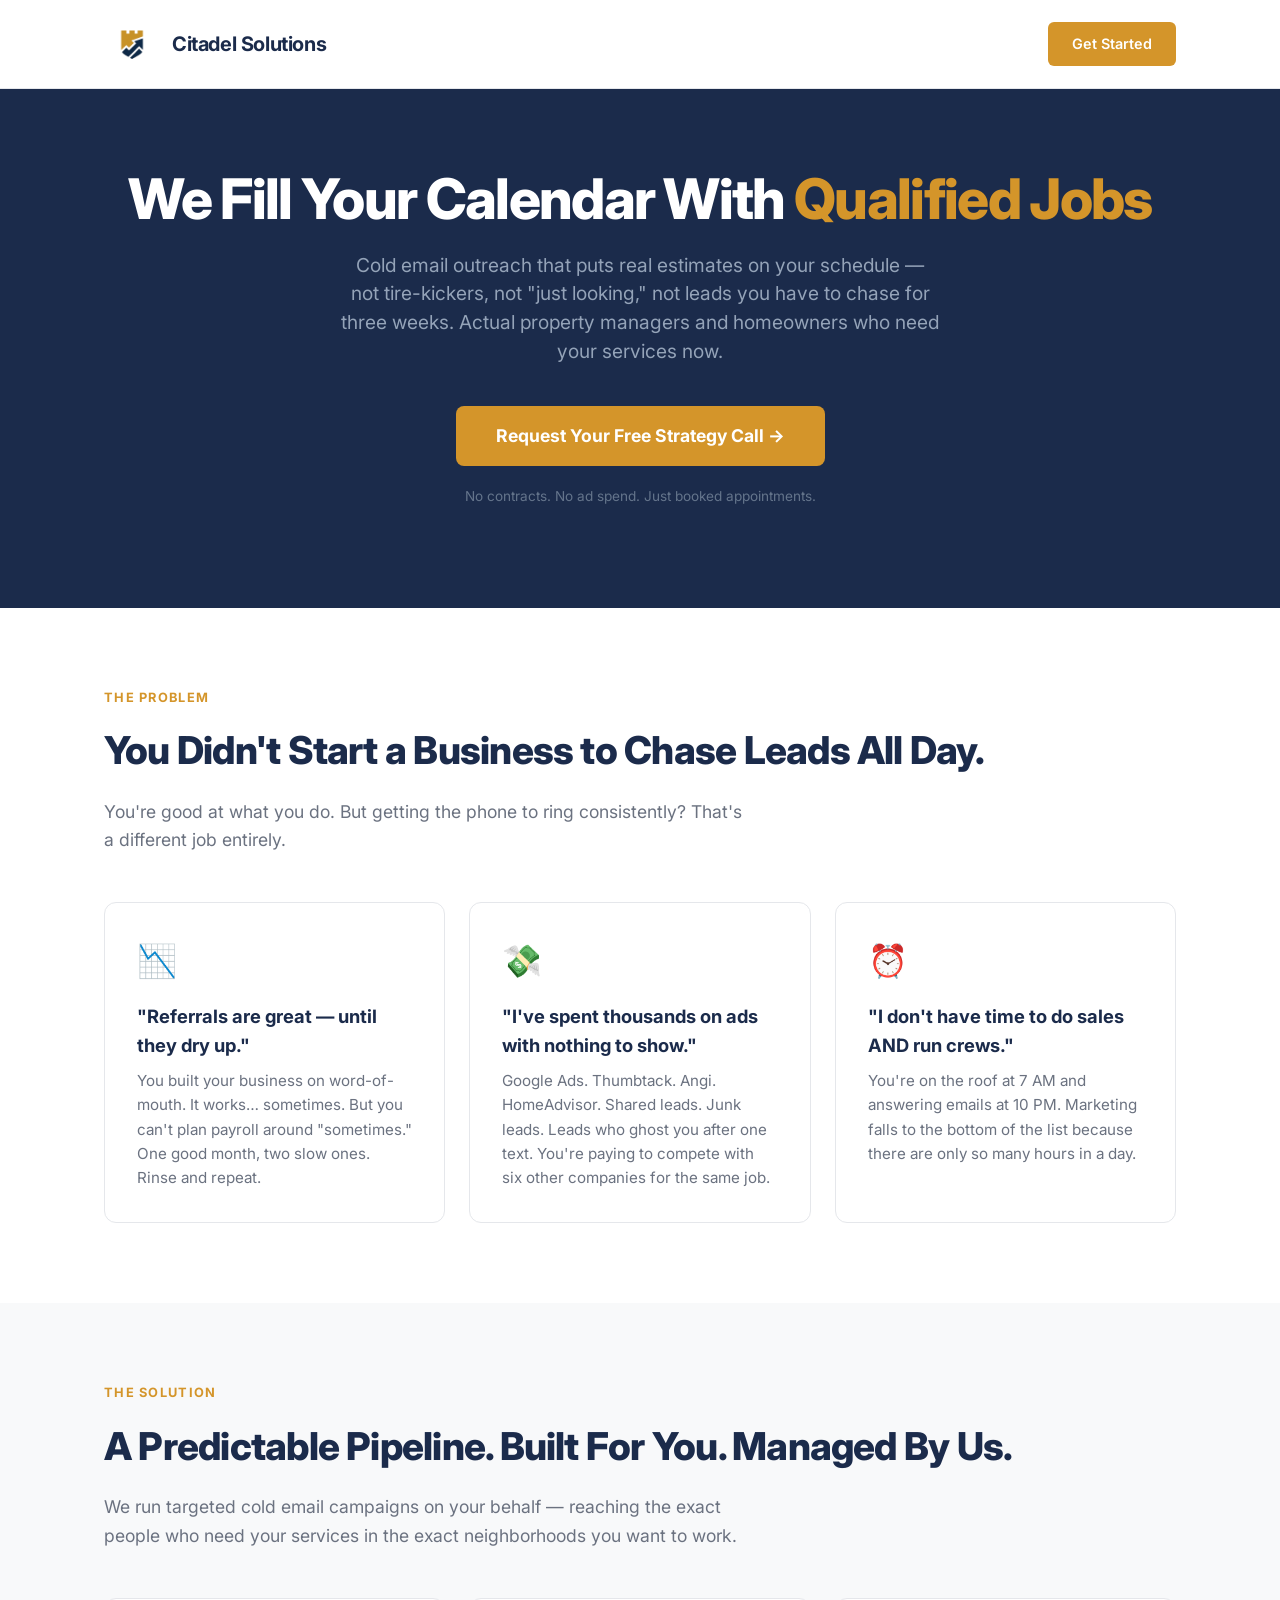
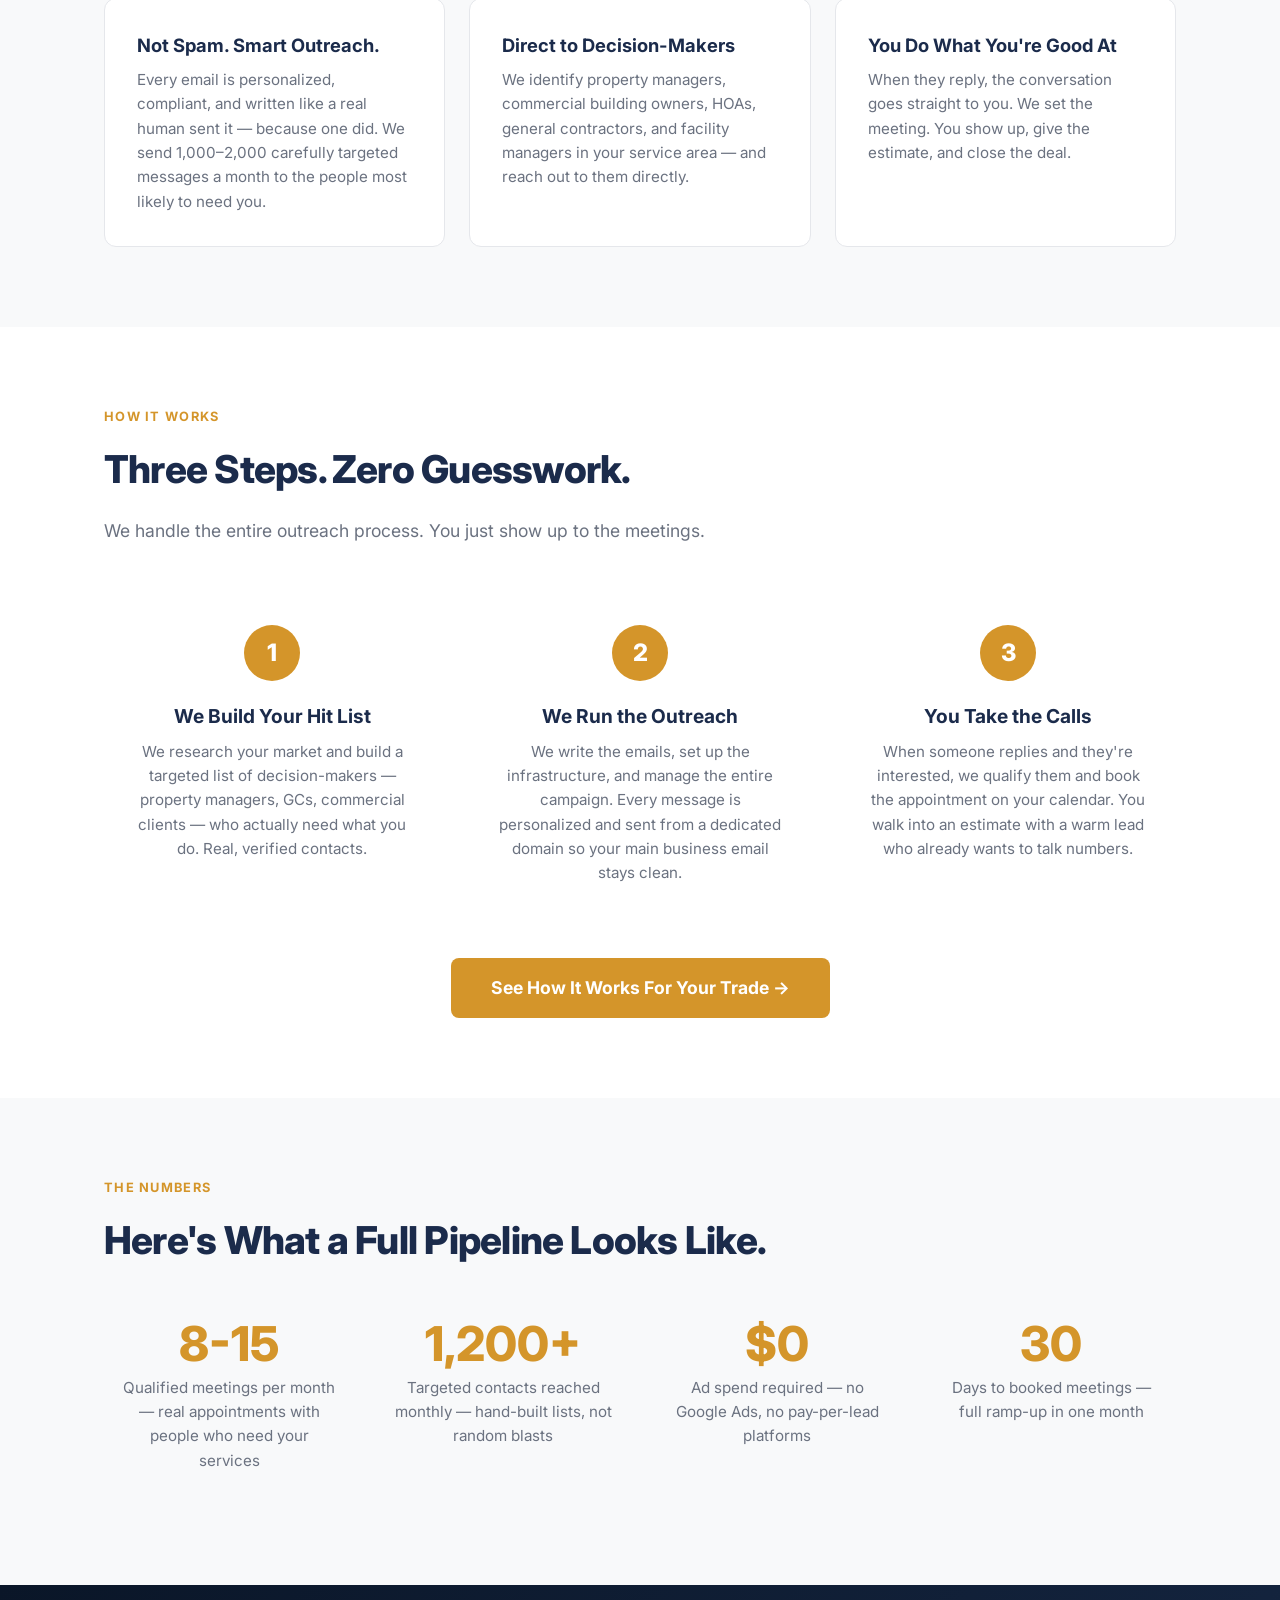
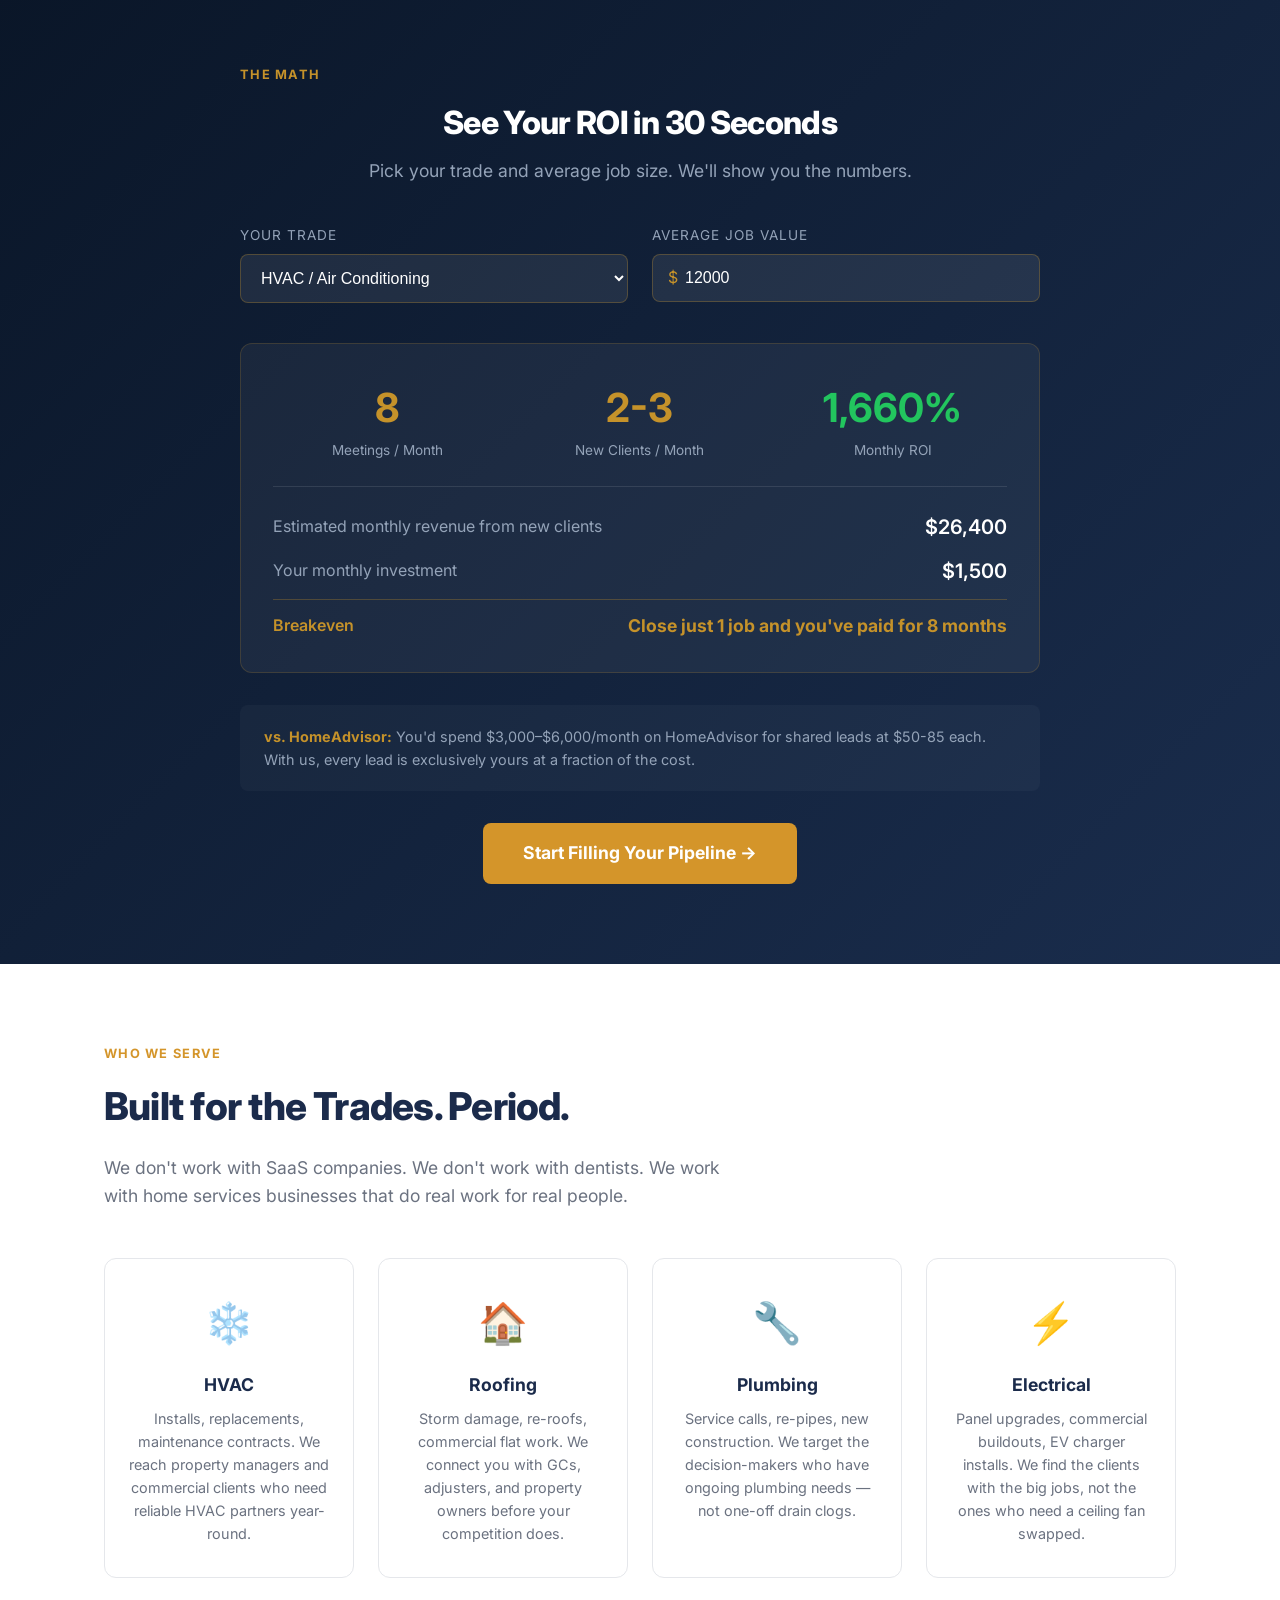
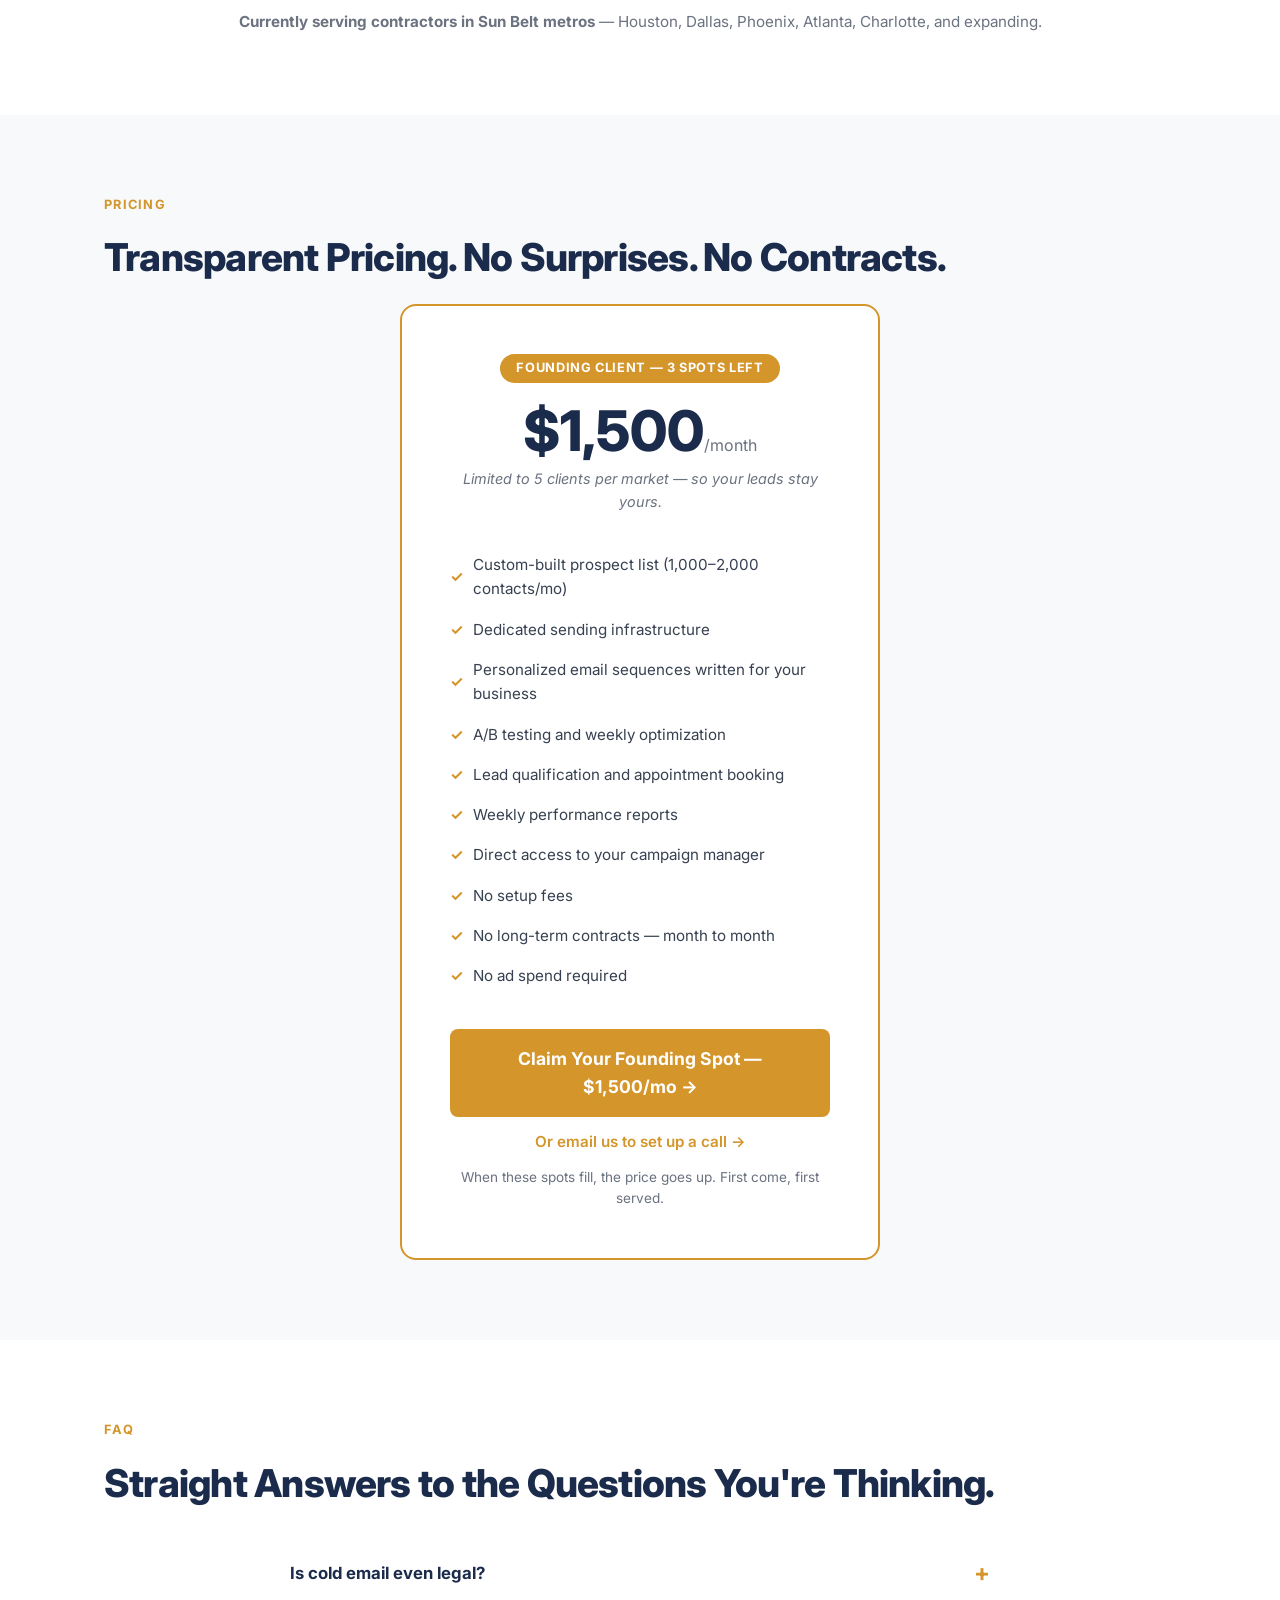
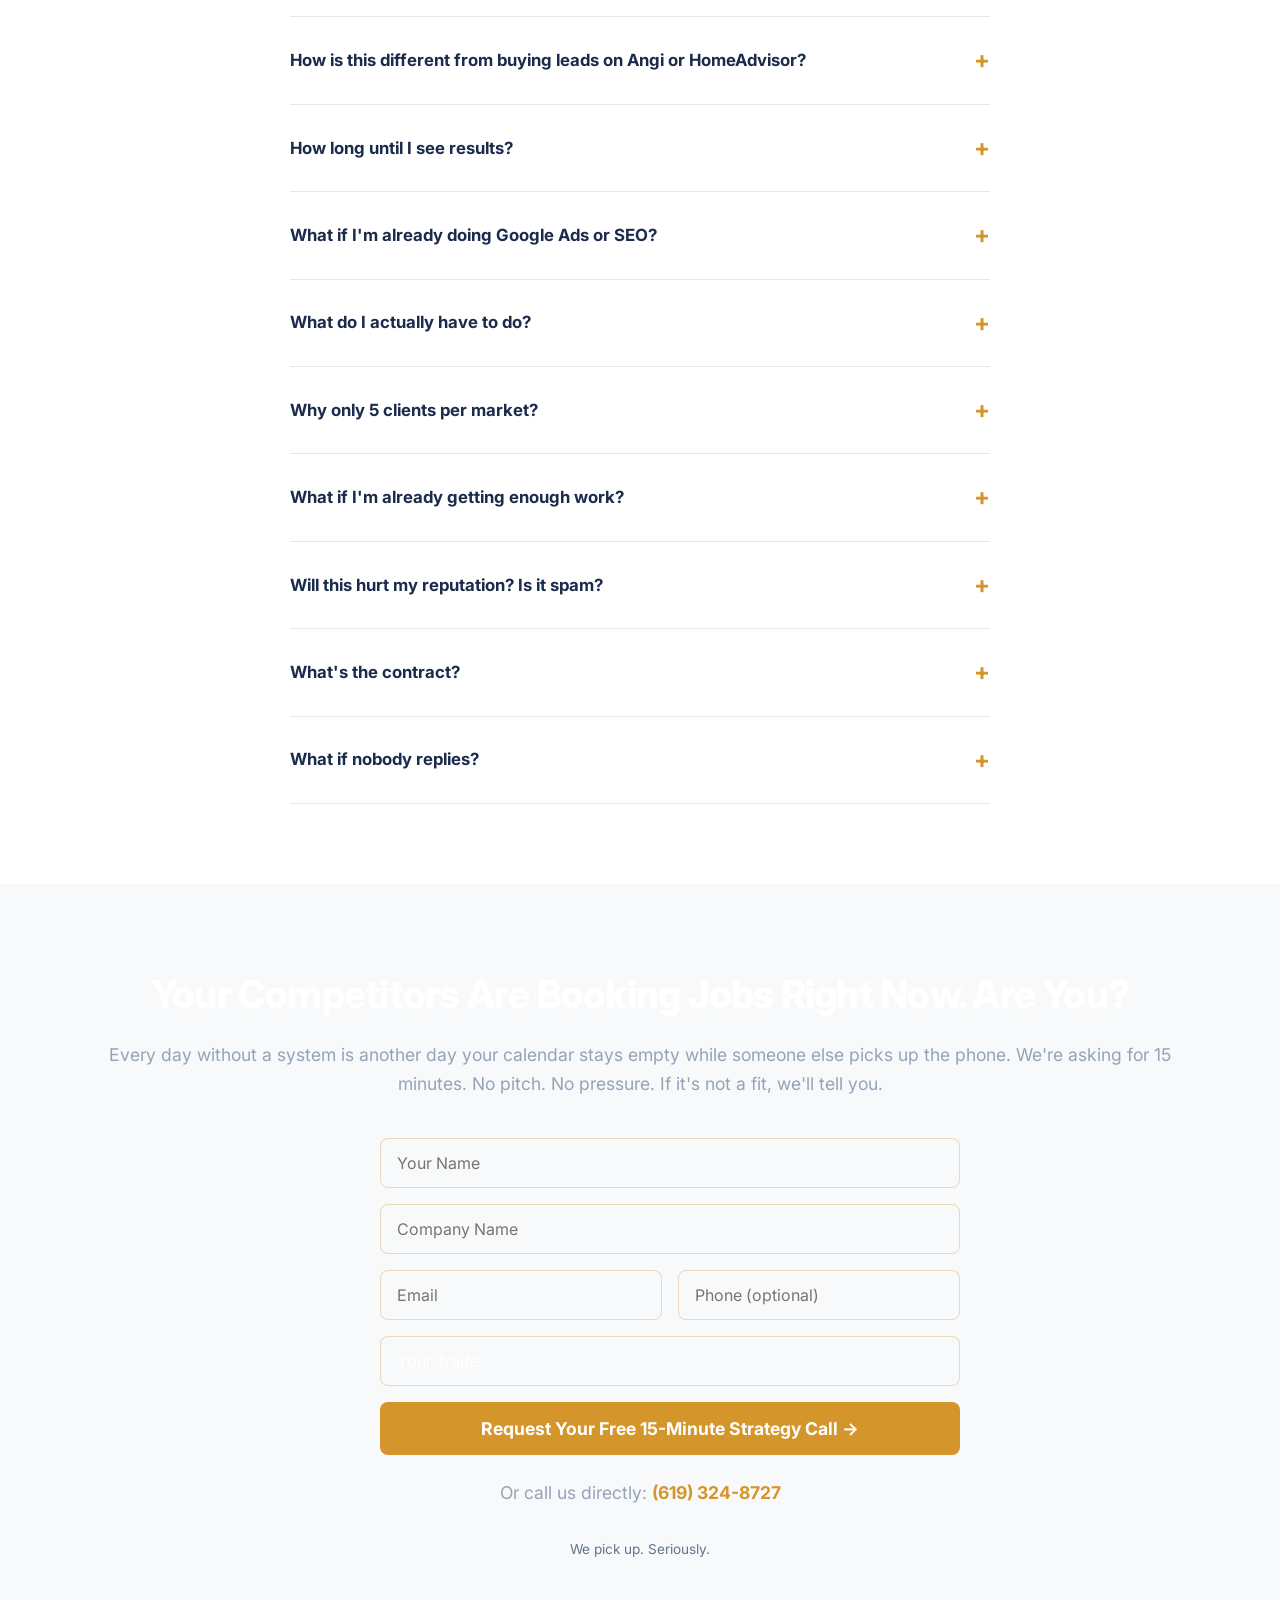
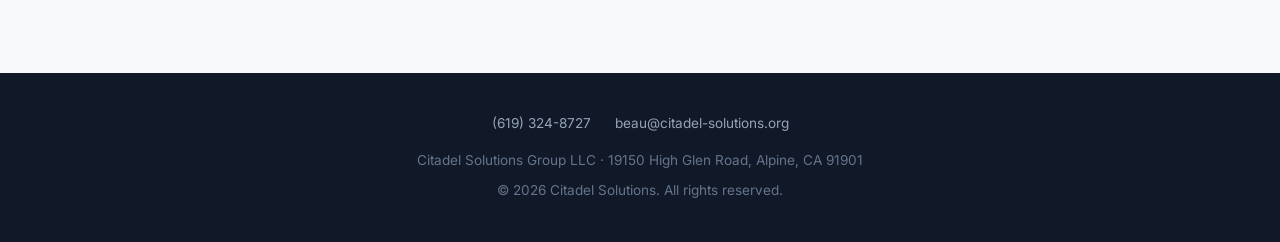
==== index.html @ 75d197cd "Add FAQ schema markup for Google rich results" ====
<!DOCTYPE html>
<html lang="en">
<head>
  <meta charset="UTF-8">
  <meta name="viewport" content="width=device-width, initial-scale=1.0">
  <title>Citadel Solutions — We Fill Your Calendar With Qualified Jobs</title>
  <meta name="description" content="Cold email lead generation for HVAC, roofing, plumbing, and electrical companies. 8-15 qualified meetings per month. No ad spend.">
  <link rel="canonical" href="https://citadel-solutions.org/">

  <!-- Open Graph -->
  <meta property="og:type" content="website">
  <meta property="og:url" content="https://citadel-solutions.org/">
  <meta property="og:title" content="Citadel Solutions — We Fill Your Calendar With Qualified Jobs">
  <meta property="og:description" content="Cold email lead generation for HVAC, roofing, plumbing, and electrical contractors. 8-15 qualified meetings per month. No ad spend required.">
  <meta property="og:image" content="https://citadel-solutions.org/assets/images/csg-logo-primary-transparent.png">
  <meta property="og:site_name" content="Citadel Solutions">

  <!-- Twitter Card -->
  <meta name="twitter:card" content="summary">
  <meta name="twitter:title" content="Citadel Solutions — We Fill Your Calendar With Qualified Jobs">
  <meta name="twitter:description" content="Cold email lead generation for HVAC, roofing, plumbing, and electrical contractors. 8-15 qualified meetings per month.">
  <meta name="twitter:image" content="https://citadel-solutions.org/assets/images/csg-logo-primary-transparent.png">

  <!-- Structured Data -->
  <script type="application/ld+json">
  {
    "@context": "https://schema.org",
    "@type": "ProfessionalService",
    "name": "Citadel Solutions",
    "url": "https://citadel-solutions.org",
    "logo": "https://citadel-solutions.org/assets/images/csg-logo-primary-transparent.png",
    "description": "B2B cold email lead generation for HVAC, roofing, plumbing, and electrical contractors. We fill your calendar with qualified job estimates.",
    "telephone": "+1-619-324-8727",
    "email": "beau@citadel-solutions.org",
    "address": {
      "@type": "PostalAddress",
      "streetAddress": "19150 High Glen Road",
      "addressLocality": "Alpine",
      "addressRegion": "CA",
      "postalCode": "91901",
      "addressCountry": "US"
    },
    "areaServed": [
      {"@type": "City", "name": "Houston", "addressRegion": "TX"},
      {"@type": "City", "name": "Dallas", "addressRegion": "TX"},
      {"@type": "City", "name": "Fort Worth", "addressRegion": "TX"},
      {"@type": "City", "name": "Phoenix", "addressRegion": "AZ"}
    ],
    "serviceType": ["Lead Generation", "Cold Email Marketing", "B2B Outreach", "Appointment Setting"],
    "priceRange": "$1,500 - $4,000/mo",
    "sameAs": []
  }
  </script>

  <!-- FAQ Schema for Rich Results -->
  <script type="application/ld+json">
  {
    "@context": "https://schema.org",
    "@type": "FAQPage",
    "mainEntity": [
      {
        "@type": "Question",
        "name": "Is cold email even legal?",
        "acceptedAnswer": {
          "@type": "Answer",
          "text": "Yes. 100%. The CAN-SPAM Act allows commercial email as long as it includes a real physical address, an unsubscribe option, and isn't deceptive. Every email we send is fully compliant. We also use dedicated domains and proper authentication (SPF, DKIM, DMARC) so nothing touches your main business email."
        }
      },
      {
        "@type": "Question",
        "name": "How is this different from buying leads on Angi or HomeAdvisor?",
        "acceptedAnswer": {
          "@type": "Answer",
          "text": "Those platforms sell the same lead to 5-10 companies. You're competing on speed — whoever calls first wins. Our leads are exclusive to you. We reach out on your behalf, the prospect replies to you, and nobody else is in the conversation. No bidding wars. No shared leads. Ever."
        }
      },
      {
        "@type": "Question",
        "name": "How long until I see results?",
        "acceptedAnswer": {
          "@type": "Answer",
          "text": "Most campaigns start generating replies within 7-10 days. We spend the first week building your list and warming up sending domains. By week two, emails are going out. By the end of month one, you should have booked meetings on your calendar."
        }
      },
      {
        "@type": "Question",
        "name": "What do I actually have to do?",
        "acceptedAnswer": {
          "@type": "Answer",
          "text": "Show up to the meetings we book. That's it. We handle list building, email writing, sending, follow-ups, and scheduling. You might spend 15 minutes a week reviewing results with us. The rest is on us."
        }
      },
      {
        "@type": "Question",
        "name": "Why only 5 clients per market?",
        "acceptedAnswer": {
          "@type": "Answer",
          "text": "Because if we put two roofing companies in the same metro hitting the same prospect list, we'd be working against ourselves — and against you. Market exclusivity means we protect your territory. First come, first served."
        }
      },
      {
        "@type": "Question",
        "name": "What's the contract?",
        "acceptedAnswer": {
          "@type": "Answer",
          "text": "Month-to-month. No long-term commitment. No setup fees. No cancellation penalties. We keep clients because we deliver results, not because they're locked into a contract."
        }
      },
      {
        "@type": "Question",
        "name": "Will this hurt my reputation? Is it spam?",
        "acceptedAnswer": {
          "@type": "Answer",
          "text": "Our emails are personalized, relevant, and sent from properly authenticated domains with SPF, DKIM, and DMARC. They look and feel like a real business professional reaching out — because that's exactly what they are. We maintain strict CAN-SPAM compliance and never exceed industry-standard sending volumes."
        }
      }
    ]
  }
  </script>

  <link rel="preconnect" href="https://fonts.googleapis.com">
  <link rel="preconnect" href="https://fonts.gstatic.com" crossorigin>
  <link href="https://fonts.googleapis.com/css2?family=Inter:wght@400;600;700;800&display=swap" rel="stylesheet">
  <link rel="stylesheet" href="styles.css">
  <link rel="icon" href="favicon.ico">
  <link rel="apple-touch-icon" href="assets/images/apple-touch-icon.png">
</head>
<body>

<!-- NAV -->
<nav style="background:#FFFFFF; padding:16px 0; border-bottom:1px solid #E5E7EB;">
  <div class="container">
    <a href="/" class="logo">
      <img src="assets/images/csg-logo-primary-transparent.png" alt="CSG Logo">
      <span style="color:#1B2B4B;">Citadel Solutions</span>
    </a>
    <a href="mailto:beau@citadel-solutions.org?subject=Interested%20in%20Citadel%20Solutions" class="cta-nav">Get Started</a>
  </div>
</nav>

<!-- HERO -->
<section class="hero" style="background:#1B2B4B; color:#FFFFFF; padding:80px 0 100px;">
  <div class="container">
    <h1 style="color:#FFFFFF;">We Fill Your Calendar With <span class="gold" style="color:#D4952A;">Qualified Jobs</span></h1>
    <p class="subtitle">Cold email outreach that puts real estimates on your schedule — not tire-kickers, not "just looking," not leads you have to chase for three weeks. Actual property managers and homeowners who need your services now.</p>
    <a href="mailto:beau@citadel-solutions.org?subject=Free%20Strategy%20Call%20Request&body=Hi%20Beau%2C%0A%0AI%27m%20interested%20in%20learning%20how%20Citadel%20Solutions%20can%20help%20my%20business.%20What%20times%20work%20for%20a%20quick%20call%3F%0A%0AThanks" class="cta-button">Request Your Free Strategy Call →</a>
    <p class="trust-line">No contracts. No ad spend. Just booked appointments.</p>
  </div>
</section>

<!-- PROBLEM -->
<section id="problem">
  <div class="container">
    <p class="section-label">The Problem</p>
    <h2>You Didn't Start a Business to Chase Leads All Day.</h2>
    <p class="section-sub">You're good at what you do. But getting the phone to ring consistently? That's a different job entirely.</p>
    <div class="problems-grid">
      <div class="problem-card">
        <div class="icon">📉</div>
        <h3>"Referrals are great — until they dry up."</h3>
        <p>You built your business on word-of-mouth. It works… sometimes. But you can't plan payroll around "sometimes." One good month, two slow ones. Rinse and repeat.</p>
      </div>
      <div class="problem-card">
        <div class="icon">💸</div>
        <h3>"I've spent thousands on ads with nothing to show."</h3>
        <p>Google Ads. Thumbtack. Angi. HomeAdvisor. Shared leads. Junk leads. Leads who ghost you after one text. You're paying to compete with six other companies for the same job.</p>
      </div>
      <div class="problem-card">
        <div class="icon">⏰</div>
        <h3>"I don't have time to do sales AND run crews."</h3>
        <p>You're on the roof at 7 AM and answering emails at 10 PM. Marketing falls to the bottom of the list because there are only so many hours in a day.</p>
      </div>
    </div>
  </div>
</section>

<!-- SOLUTION -->
<section>
  <div class="container">
    <p class="section-label">The Solution</p>
    <h2>A Predictable Pipeline. Built For You. Managed By Us.</h2>
    <p class="section-sub">We run targeted cold email campaigns on your behalf — reaching the exact people who need your services in the exact neighborhoods you want to work.</p>
    <div class="problems-grid">
      <div class="problem-card">
        <h3>Not Spam. Smart Outreach.</h3>
        <p>Every email is personalized, compliant, and written like a real human sent it — because one did. We send 1,000–2,000 carefully targeted messages a month to the people most likely to need you.</p>
      </div>
      <div class="problem-card">
        <h3>Direct to Decision-Makers</h3>
        <p>We identify property managers, commercial building owners, HOAs, general contractors, and facility managers in your service area — and reach out to them directly.</p>
      </div>
      <div class="problem-card">
        <h3>You Do What You're Good At</h3>
        <p>When they reply, the conversation goes straight to you. We set the meeting. You show up, give the estimate, and close the deal.</p>
      </div>
    </div>
  </div>
</section>

<!-- HOW IT WORKS -->
<section id="how">
  <div class="container">
    <p class="section-label">How It Works</p>
    <h2>Three Steps. Zero Guesswork.</h2>
    <p class="section-sub">We handle the entire outreach process. You just show up to the meetings.</p>
    <div class="steps">
      <div class="step">
        <div class="step-number">1</div>
        <h3>We Build Your Hit List</h3>
        <p>We research your market and build a targeted list of decision-makers — property managers, GCs, commercial clients — who actually need what you do. Real, verified contacts.</p>
      </div>
      <div class="step">
        <div class="step-number">2</div>
        <h3>We Run the Outreach</h3>
        <p>We write the emails, set up the infrastructure, and manage the entire campaign. Every message is personalized and sent from a dedicated domain so your main business email stays clean.</p>
      </div>
      <div class="step">
        <div class="step-number">3</div>
        <h3>You Take the Calls</h3>
        <p>When someone replies and they're interested, we qualify them and book the appointment on your calendar. You walk into an estimate with a warm lead who already wants to talk numbers.</p>
      </div>
    </div>
    <div style="text-align:center; margin-top:40px;">
      <a href="mailto:beau@citadel-solutions.org?subject=How%20It%20Works%20For%20My%20Trade&body=Hi%20Beau%2C%0A%0AI%27d%20like%20to%20learn%20more%20about%20how%20this%20works%20for%20my%20trade.%20Can%20we%20set%20up%20a%20quick%20call%3F" class="cta-button">See How It Works For Your Trade →</a>
    </div>
  </div>
</section>

<!-- RESULTS -->
<section id="results">
  <div class="container">
    <p class="section-label">The Numbers</p>
    <h2>Here's What a Full Pipeline Looks Like.</h2>
    <div class="stats-grid">
      <div class="stat">
        <div class="number">8-15</div>
        <div class="label">Qualified meetings per month — real appointments with people who need your services</div>
      </div>
      <div class="stat">
        <div class="number">1,200+</div>
        <div class="label">Targeted contacts reached monthly — hand-built lists, not random blasts</div>
      </div>
      <div class="stat">
        <div class="number">$0</div>
        <div class="label">Ad spend required — no Google Ads, no pay-per-lead platforms</div>
      </div>
      <div class="stat">
        <div class="number">30</div>
        <div class="label">Days to booked meetings — full ramp-up in one month</div>
      </div>
    </div>
  </div>
</section>

<!-- ROI CALCULATOR -->
<section id="roi-calculator" style="background:linear-gradient(135deg, #0a1628 0%, #1a2d4d 100%); padding:80px 20px; color:#fff;">
  <div style="max-width:800px; margin:0 auto;">
    <p class="section-label" style="color:#C5922A;">The Math</p>
    <h2 style="text-align:center; font-size:2rem; margin-bottom:0.5rem; color:#fff;">See Your ROI in 30 Seconds</h2>
    <p style="text-align:center; color:#94a3b8; margin-bottom:40px; font-size:1.1rem;">Pick your trade and average job size. We'll show you the numbers.</p>

    <div style="display:grid; grid-template-columns:1fr 1fr; gap:24px; margin-bottom:40px;" id="calc-inputs">
      <div>
        <label style="display:block; font-size:0.85rem; color:#94a3b8; margin-bottom:8px; text-transform:uppercase; letter-spacing:1px;">Your Trade</label>
        <select id="calc-trade" onchange="updateCalculator()" style="width:100%; padding:14px 16px; background:rgba(255,255,255,0.08); border:1px solid rgba(197,146,42,0.3); border-radius:8px; color:#fff; font-size:1rem; cursor:pointer;">
          <option value="hvac">HVAC / Air Conditioning</option>
          <option value="roofing">Roofing</option>
          <option value="plumbing">Plumbing</option>
          <option value="electrical">Electrical</option>
        </select>
      </div>
      <div>
        <label style="display:block; font-size:0.85rem; color:#94a3b8; margin-bottom:8px; text-transform:uppercase; letter-spacing:1px;">Average Job Value</label>
        <div style="position:relative;">
          <span style="position:absolute; left:16px; top:50%; transform:translateY(-50%); color:#C5922A; font-size:1rem;">$</span>
          <input type="number" id="calc-jobvalue" value="12000" min="1000" max="200000" step="500" onchange="updateCalculator()" oninput="updateCalculator()" style="width:100%; padding:14px 16px 14px 32px; background:rgba(255,255,255,0.08); border:1px solid rgba(197,146,42,0.3); border-radius:8px; color:#fff; font-size:1rem; box-sizing:border-box;">
        </div>
      </div>
    </div>

    <div id="calc-results" style="background:rgba(255,255,255,0.05); border:1px solid rgba(197,146,42,0.2); border-radius:12px; padding:32px; margin-bottom:32px;">
      <div style="display:grid; grid-template-columns:repeat(3,1fr); gap:24px; text-align:center; margin-bottom:24px;" id="calc-stats-grid">
        <div>
          <div id="calc-meetings" style="font-size:2.5rem; font-weight:700; color:#C5922A;">8</div>
          <div style="font-size:0.85rem; color:#94a3b8;">Meetings / Month</div>
        </div>
        <div>
          <div id="calc-clients" style="font-size:2.5rem; font-weight:700; color:#C5922A;">2-3</div>
          <div style="font-size:0.85rem; color:#94a3b8;">New Clients / Month</div>
        </div>
        <div>
          <div id="calc-roi" style="font-size:2.5rem; font-weight:700; color:#22c55e;">1,500%</div>
          <div style="font-size:0.85rem; color:#94a3b8;">Monthly ROI</div>
        </div>
      </div>
      <div style="border-top:1px solid rgba(255,255,255,0.1); padding-top:24px;">
        <div style="display:flex; justify-content:space-between; align-items:center; margin-bottom:12px;">
          <span style="color:#94a3b8;">Estimated monthly revenue from new clients</span>
          <span id="calc-revenue" style="font-size:1.25rem; font-weight:600; color:#fff;">$30,000</span>
        </div>
        <div style="display:flex; justify-content:space-between; align-items:center; margin-bottom:12px;">
          <span style="color:#94a3b8;">Your monthly investment</span>
          <span style="font-size:1.25rem; font-weight:600; color:#fff;">$1,500</span>
        </div>
        <div style="display:flex; justify-content:space-between; align-items:center; padding-top:12px; border-top:1px solid rgba(197,146,42,0.3);">
          <span style="color:#C5922A; font-weight:600;">Breakeven</span>
          <span id="calc-breakeven" style="font-size:1.1rem; font-weight:700; color:#C5922A;">Close just 1 job and you've paid for 8 months</span>
        </div>
      </div>
    </div>

    <div style="background:rgba(255,255,255,0.03); border-radius:8px; padding:20px 24px; margin-bottom:32px;">
      <p style="font-size:0.9rem; color:#94a3b8; margin:0;">
        <strong style="color:#C5922A;">vs. HomeAdvisor:</strong>
        <span id="calc-comparison">You'd spend $3,000–$6,000/month for shared leads. With us, every lead is exclusively yours at half the cost.</span>
      </p>
    </div>

    <div style="text-align:center;">
      <a href="#pricing" class="cta-button">Start Filling Your Pipeline →</a>
    </div>
  </div>
</section>

<script>
const tradeDefaults={hvac:{jobValue:12000,meetings:8,closeRate:.28},roofing:{jobValue:25000,meetings:7,closeRate:.25},plumbing:{jobValue:8000,meetings:9,closeRate:.30},electrical:{jobValue:15000,meetings:7,closeRate:.27}};
function updateCalculator(){const t=document.getElementById('calc-trade').value,j=parseInt(document.getElementById('calc-jobvalue').value)||tradeDefaults[t].jobValue,d=tradeDefaults[t],m=d.meetings,c=Math.round(m*d.closeRate*10)/10,mn=Math.floor(c),mx=Math.ceil(c+.5),r=Math.round(c*j),inv=1500,roi=Math.round((r-inv)/inv*100),bm=Math.round(j/inv);document.getElementById('calc-meetings').textContent=m;document.getElementById('calc-clients').textContent=mn+'-'+mx;document.getElementById('calc-roi').textContent=roi.toLocaleString()+'%';document.getElementById('calc-revenue').textContent='$'+r.toLocaleString();document.getElementById('calc-breakeven').textContent=bm>=2?'Close just 1 job and you\'ve paid for '+bm+' months':'Every closed deal returns '+Math.round(j/inv)+'x your investment';const h=t==='roofing'?'75-100':t==='hvac'?'50-85':t==='plumbing'?'40-75':'45-80',hm=t==='roofing'?'$4,000–$8,000':'$3,000–$6,000';document.getElementById('calc-comparison').innerHTML='You\'d spend '+hm+'/month on HomeAdvisor for shared leads at $'+h+' each. With us, every lead is exclusively yours at a fraction of the cost.'}
document.getElementById('calc-trade').addEventListener('change',function(){document.getElementById('calc-jobvalue').value=tradeDefaults[this.value].jobValue;updateCalculator()});
updateCalculator();
if(window.innerWidth<640){document.getElementById('calc-inputs').style.gridTemplateColumns='1fr';document.getElementById('calc-stats-grid').style.gridTemplateColumns='1fr'}
</script>

<!-- WHO WE WORK WITH -->
<section id="trades">
  <div class="container">
    <p class="section-label">Who We Serve</p>
    <h2>Built for the Trades. Period.</h2>
    <p class="section-sub">We don't work with SaaS companies. We don't work with dentists. We work with home services businesses that do real work for real people.</p>
    <div class="trades-grid">
      <div class="trade-card">
        <div class="icon">❄️</div>
        <h3>HVAC</h3>
        <p style="color:#6B7280; font-size:0.9rem; margin-top:8px;">Installs, replacements, maintenance contracts. We reach property managers and commercial clients who need reliable HVAC partners year-round.</p>
      </div>
      <div class="trade-card">
        <div class="icon">🏠</div>
        <h3>Roofing</h3>
        <p style="color:#6B7280; font-size:0.9rem; margin-top:8px;">Storm damage, re-roofs, commercial flat work. We connect you with GCs, adjusters, and property owners before your competition does.</p>
      </div>
      <div class="trade-card">
        <div class="icon">🔧</div>
        <h3>Plumbing</h3>
        <p style="color:#6B7280; font-size:0.9rem; margin-top:8px;">Service calls, re-pipes, new construction. We target the decision-makers who have ongoing plumbing needs — not one-off drain clogs.</p>
      </div>
      <div class="trade-card">
        <div class="icon">⚡</div>
        <h3>Electrical</h3>
        <p style="color:#6B7280; font-size:0.9rem; margin-top:8px;">Panel upgrades, commercial buildouts, EV charger installs. We find the clients with the big jobs, not the ones who need a ceiling fan swapped.</p>
      </div>
    </div>
    <p style="text-align:center; margin-top:32px; color:#6B7280; font-size:0.95rem;"><strong>Currently serving contractors in Sun Belt metros</strong> — Houston, Dallas, Phoenix, Atlanta, Charlotte, and expanding.</p>
  </div>
</section>

<!-- PRICING -->
<section id="pricing">
  <div class="container">
    <p class="section-label">Pricing</p>
    <h2>Transparent Pricing. No Surprises. No Contracts.</h2>
    <div class="pricing-card">
      <div class="badge">Founding Client — 3 Spots Left</div>
      <div class="price">$1,500<span>/month</span></div>
      <p style="color:#6B7280; font-size:0.9rem; margin-top:8px;"><em>Limited to 5 clients per market — so your leads stay yours.</em></p>
      <ul class="includes">
        <li>Custom-built prospect list (1,000–2,000 contacts/mo)</li>
        <li>Dedicated sending infrastructure</li>
        <li>Personalized email sequences written for your business</li>
        <li>A/B testing and weekly optimization</li>
        <li>Lead qualification and appointment booking</li>
        <li>Weekly performance reports</li>
        <li>Direct access to your campaign manager</li>
        <li>No setup fees</li>
        <li>No long-term contracts — month to month</li>
        <li>No ad spend required</li>
      </ul>
      <a href="https://buy.stripe.com/00wfZh1P2dwr6d8dhg00000" class="cta-button" style="width:100%;text-align:center;">Claim Your Founding Spot — $1,500/mo →</a>
      <p style="margin-top:12px;"><a href="mailto:beau@citadel-solutions.org?subject=Quick%20Question%20About%20Citadel%20Solutions" style="color:#D4952A; text-decoration:none; font-weight:600; font-size:0.95rem;">Or email us to set up a call →</a></p>
      <p style="color:#6B7280; font-size:0.85rem; margin-top:12px;">When these spots fill, the price goes up. First come, first served.</p>
    </div>
  </div>
</section>

<!-- FAQ -->
<section id="faq">
  <div class="container">
    <p class="section-label">FAQ</p>
    <h2>Straight Answers to the Questions You're Thinking.</h2>
    <div class="faq-list">
      <details class="faq-item">
        <summary>Is cold email even legal?</summary>
        <p>Yes. 100%. The CAN-SPAM Act allows commercial email as long as it includes a real physical address, an unsubscribe option, and isn't deceptive. Every email we send is fully compliant. We also use dedicated domains and proper authentication (SPF, DKIM, DMARC) so nothing touches your main business email.</p>
      </details>
      <details class="faq-item">
        <summary>How is this different from buying leads on Angi or HomeAdvisor?</summary>
        <p>Those platforms sell the same lead to 5–10 companies. You're competing on speed — whoever calls first wins. Our leads are exclusive to you. We reach out on your behalf, the prospect replies to you, and nobody else is in the conversation. No bidding wars. No shared leads. Ever.</p>
      </details>
      <details class="faq-item">
        <summary>How long until I see results?</summary>
        <p>Most campaigns start generating replies within 7–10 days. We spend the first week building your list and warming up sending domains. By week two, emails are going out. By the end of month one, you should have booked meetings on your calendar.</p>
      </details>
      <details class="faq-item">
        <summary>What if I'm already doing Google Ads or SEO?</summary>
        <p>Keep it running. Cold email doesn't compete with your other marketing — it adds a completely new channel. Ads are inbound — you wait for people to search. Email is outbound — we go find them. The combination is what fills your calendar consistently.</p>
      </details>
      <details class="faq-item">
        <summary>What do I actually have to do?</summary>
        <p>Show up to the meetings we book. That's it. We handle list building, email writing, sending, follow-ups, and scheduling. You might spend 15 minutes a week reviewing results with us. The rest is on us.</p>
      </details>
      <details class="faq-item">
        <summary>Why only 5 clients per market?</summary>
        <p>Because if we put two roofing companies in the same metro hitting the same prospect list, we'd be working against ourselves — and against you. Market exclusivity means we protect your territory. First come, first served.</p>
      </details>
      <details class="faq-item">
        <summary>What if I'm already getting enough work?</summary>
        <p>Great — but is it the <em>right</em> work? Cold email lets you target specific job types, commercial vs. residential, and geographic areas. Stop taking every $500 service call and start filling your pipeline with $10,000+ projects.</p>
      </details>
      <details class="faq-item">
        <summary>Will this hurt my reputation? Is it spam?</summary>
        <p>Our emails are personalized, relevant, and sent from properly authenticated domains with SPF, DKIM, and DMARC. They look and feel like a real business professional reaching out — because that's exactly what they are. We maintain strict CAN-SPAM compliance and never exceed industry-standard sending volumes.</p>
      </details>
      <details class="faq-item">
        <summary>What's the contract?</summary>
        <p>Month-to-month. No long-term commitment. No setup fees. No cancellation penalties. We keep clients because we deliver results, not because they're locked into a contract.</p>
      </details>
      <details class="faq-item">
        <summary>What if nobody replies?</summary>
        <p>In 3+ years of B2B cold email operations, a properly targeted campaign to home services businesses has never produced zero results. If your campaign underperforms our benchmarks, we adjust targeting, messaging, and volume at no extra cost. Our reputation depends on your success.</p>
      </details>
    </div>
  </div>
</section>

<!-- FINAL CTA -->
<section class="final-cta">
  <div class="container">
    <h2>Your Competitors Are Booking Jobs Right Now. Are You?</h2>
    <p>Every day without a system is another day your calendar stays empty while someone else picks up the phone. We're asking for 15 minutes. No pitch. No pressure. If it's not a fit, we'll tell you.</p>
    
    <!-- Lead Capture Form -->
    <div id="contact-form-wrapper" style="max-width:520px; margin:40px auto 0; text-align:left;">
      <form id="contact-form" action="https://formspree.io/f/placeholder" method="POST" style="display:grid; gap:16px;">
        <input type="text" name="name" placeholder="Your Name" required
          style="padding:14px 16px; background:rgba(255,255,255,0.08); border:1px solid rgba(197,146,42,0.3); border-radius:8px; color:#fff; font-size:1rem; font-family:'Inter',sans-serif;">
        <input type="text" name="company" placeholder="Company Name" required
          style="padding:14px 16px; background:rgba(255,255,255,0.08); border:1px solid rgba(197,146,42,0.3); border-radius:8px; color:#fff; font-size:1rem; font-family:'Inter',sans-serif;">
        <div style="display:grid; grid-template-columns:1fr 1fr; gap:16px;">
          <input type="email" name="email" placeholder="Email" required
            style="padding:14px 16px; background:rgba(255,255,255,0.08); border:1px solid rgba(197,146,42,0.3); border-radius:8px; color:#fff; font-size:1rem; font-family:'Inter',sans-serif;">
          <input type="tel" name="phone" placeholder="Phone (optional)"
            style="padding:14px 16px; background:rgba(255,255,255,0.08); border:1px solid rgba(197,146,42,0.3); border-radius:8px; color:#fff; font-size:1rem; font-family:'Inter',sans-serif;">
        </div>
        <select name="trade" required
          style="padding:14px 16px; background:rgba(255,255,255,0.08); border:1px solid rgba(197,146,42,0.3); border-radius:8px; color:#fff; font-size:1rem; font-family:'Inter',sans-serif; -webkit-appearance:none; appearance:none;">
          <option value="" disabled selected style="color:#94A3B8;">Your Trade</option>
          <option value="hvac" style="background:#1B2B4B;">HVAC</option>
          <option value="plumbing" style="background:#1B2B4B;">Plumbing</option>
          <option value="roofing" style="background:#1B2B4B;">Roofing</option>
          <option value="electrical" style="background:#1B2B4B;">Electrical</option>
          <option value="other" style="background:#1B2B4B;">Other</option>
        </select>
        <input type="hidden" name="_subject" value="🔥 New Lead — Citadel Solutions Strategy Call Request">
        <input type="hidden" name="_next" value="https://citadel-solutions.org?submitted=true">
        <button type="submit" class="cta-button" style="width:100%; text-align:center; border:none; cursor:pointer; font-family:'Inter',sans-serif; font-size:1.1rem;">
          Request Your Free 15-Minute Strategy Call →
        </button>
      </form>
      <div id="form-success" style="display:none; text-align:center; padding:30px 0;">
        <p style="font-size:1.3rem; color:#C5922A; font-weight:700;">✓ Request Received!</p>
        <p style="color:#CBD5E1; margin-top:8px;">We'll reach out within 24 hours to schedule your strategy call.</p>
      </div>
    </div>
    
    <p style="margin-top:24px;"><a href="tel:+16193248727" style="color:#94A3B8; text-decoration:none; font-size:1.1rem;">Or call us directly: <strong style="color:#D4952A;">(619) 324-8727</strong></a></p>
    <p style="color:#64748B; font-size:0.85rem; margin-top:8px;">We pick up. Seriously.</p>
  </div>
</section>

<script>
// Show success message if redirected back after submission
if(window.location.search.includes('submitted=true')){
  var form=document.getElementById('contact-form');
  var success=document.getElementById('form-success');
  if(form)form.style.display='none';
  if(success)success.style.display='block';
  history.replaceState(null,'',window.location.pathname);
}
// Responsive: stack email/phone on mobile
if(window.innerWidth<640){
  var grid=document.querySelector('#contact-form-wrapper div[style*="grid-template-columns:1fr 1fr"]');
  if(grid)grid.style.gridTemplateColumns='1fr';
}
</script>

<!-- FOOTER -->
<footer>
  <div class="container">
    <div class="footer-links">
      <a href="tel:+16193248727">(619) 324-8727</a>
      <a href="mailto:beau@citadel-solutions.org">beau@citadel-solutions.org</a>
    </div>
    <p>Citadel Solutions Group LLC · 19150 High Glen Road, Alpine, CA 91901</p>
    <p style="margin-top:8px;">© 2026 Citadel Solutions. All rights reserved.</p>
  </div>
</footer>

</body>
</html>
---- styles.css ----
/* Citadel Solutions — Landing Page */
:root {
  --navy: #1B2B4B;
  --gold: #D4952A;
  --gold-light: #E8B86D;
  --white: #FFFFFF;
  --off-white: #F8F9FA;
  --gray: #6B7280;
  --dark-gray: #374151;
  --light-gray: #E5E7EB;
}

* { margin: 0; padding: 0; box-sizing: border-box; }

body {
  font-family: 'Inter', -apple-system, BlinkMacSystemFont, 'Segoe UI', sans-serif;
  color: var(--dark-gray);
  line-height: 1.6;
  -webkit-font-smoothing: antialiased;
}

.container {
  max-width: 1120px;
  margin: 0 auto;
  padding: 0 24px;
}

/* ─── NAV ─── */
nav {
  background: var(--white);
  padding: 16px 0;
  position: sticky;
  top: 0;
  z-index: 100;
  border-bottom: 1px solid var(--light-gray);
}

nav .container {
  display: flex;
  align-items: center;
  justify-content: space-between;
}

nav .logo {
  display: flex;
  align-items: center;
  gap: 12px;
  text-decoration: none;
}

nav .logo img {
  height: 56px;
  width: auto;
}

nav .logo span {
  color: var(--navy);
  font-size: 1.25rem;
  font-weight: 700;
  letter-spacing: -0.02em;
}

nav .cta-nav {
  background: var(--gold);
  color: var(--white);
  padding: 10px 24px;
  border-radius: 6px;
  text-decoration: none;
  font-weight: 600;
  font-size: 0.9rem;
  transition: background 0.2s;
}

nav .cta-nav:hover { background: var(--gold-light); }

/* ─── HERO ─── */
.hero {
  background: var(--navy);
  color: var(--white);
  padding: 80px 0 100px;
  text-align: center;
}

.hero h1 {
  font-size: clamp(2.2rem, 5vw, 3.5rem);
  font-weight: 800;
  line-height: 1.1;
  margin-bottom: 20px;
  letter-spacing: -0.03em;
}

.hero h1 .gold { color: var(--gold); }

.hero .subtitle {
  font-size: 1.2rem;
  color: #94A3B8;
  max-width: 600px;
  margin: 0 auto 40px;
  line-height: 1.5;
}

.cta-button {
  display: inline-block;
  background: var(--gold);
  color: var(--white);
  padding: 16px 40px;
  border-radius: 8px;
  font-size: 1.1rem;
  font-weight: 700;
  text-decoration: none;
  transition: all 0.2s;
  border: none;
  cursor: pointer;
}

.cta-button:hover {
  background: var(--gold-light);
  transform: translateY(-2px);
  box-shadow: 0 8px 24px rgba(212, 149, 42, 0.3);
}

.hero .trust-line {
  margin-top: 20px;
  font-size: 0.85rem;
  color: #64748B;
}

/* ─── SECTIONS ─── */
section { padding: 80px 0; }
section:nth-child(even) { background: var(--off-white); }

.section-label {
  text-transform: uppercase;
  font-size: 0.8rem;
  font-weight: 700;
  letter-spacing: 0.1em;
  color: var(--gold);
  margin-bottom: 12px;
}

h2 {
  font-size: clamp(1.8rem, 3vw, 2.5rem);
  font-weight: 800;
  color: var(--navy);
  margin-bottom: 16px;
  letter-spacing: -0.02em;
}

.section-sub {
  font-size: 1.1rem;
  color: var(--gray);
  max-width: 640px;
  margin-bottom: 48px;
}

/* ─── PROBLEM ─── */
.problems-grid {
  display: grid;
  grid-template-columns: repeat(auto-fit, minmax(280px, 1fr));
  gap: 24px;
}

.problem-card {
  background: var(--white);
  border: 1px solid var(--light-gray);
  border-radius: 12px;
  padding: 32px;
}

.problem-card .icon {
  font-size: 2rem;
  margin-bottom: 16px;
}

.problem-card h3 {
  font-size: 1.15rem;
  font-weight: 700;
  color: var(--navy);
  margin-bottom: 8px;
}

.problem-card p {
  color: var(--gray);
  font-size: 0.95rem;
}

/* ─── STEPS ─── */
.steps {
  display: grid;
  grid-template-columns: repeat(auto-fit, minmax(280px, 1fr));
  gap: 32px;
  counter-reset: step;
}

.step {
  text-align: center;
  padding: 32px 24px;
}

.step-number {
  width: 56px;
  height: 56px;
  border-radius: 50%;
  background: var(--gold);
  color: var(--white);
  font-size: 1.5rem;
  font-weight: 800;
  display: flex;
  align-items: center;
  justify-content: center;
  margin: 0 auto 20px;
}

.step h3 {
  font-size: 1.2rem;
  font-weight: 700;
  color: var(--navy);
  margin-bottom: 8px;
}

.step p {
  color: var(--gray);
  font-size: 0.95rem;
}

/* ─── STATS ─── */
.stats-grid {
  display: grid;
  grid-template-columns: repeat(auto-fit, minmax(200px, 1fr));
  gap: 24px;
  text-align: center;
}

.stat {
  padding: 32px 16px;
}

.stat .number {
  font-size: 3rem;
  font-weight: 800;
  color: var(--gold);
  line-height: 1;
  margin-bottom: 8px;
}

.stat .label {
  color: var(--gray);
  font-size: 0.95rem;
}

/* ─── ROI ─── */
.roi-box {
  background: var(--navy);
  color: var(--white);
  border-radius: 16px;
  padding: 48px;
  text-align: center;
  max-width: 700px;
  margin: 0 auto;
}

.roi-box h3 {
  font-size: 1.5rem;
  margin-bottom: 24px;
  color: var(--white);
}

.roi-math {
  font-size: 1.1rem;
  line-height: 2;
  margin-bottom: 24px;
}

.roi-math .highlight {
  color: var(--gold);
  font-weight: 700;
  font-size: 1.3rem;
}

/* ─── TRADES ─── */
.trades-grid {
  display: grid;
  grid-template-columns: repeat(auto-fit, minmax(220px, 1fr));
  gap: 24px;
  text-align: center;
}

.trade-card {
  background: var(--white);
  border: 1px solid var(--light-gray);
  border-radius: 12px;
  padding: 32px 24px;
}

.trade-card .icon { font-size: 2.5rem; margin-bottom: 16px; }
.trade-card h3 { font-size: 1.1rem; font-weight: 700; color: var(--navy); }

/* ─── PRICING ─── */
.pricing-card {
  background: var(--white);
  border: 2px solid var(--gold);
  border-radius: 16px;
  padding: 48px;
  max-width: 480px;
  margin: 0 auto;
  text-align: center;
}

.pricing-card .badge {
  background: var(--gold);
  color: var(--white);
  padding: 4px 16px;
  border-radius: 20px;
  font-size: 0.8rem;
  font-weight: 700;
  display: inline-block;
  margin-bottom: 20px;
  text-transform: uppercase;
  letter-spacing: 0.05em;
}

.pricing-card .price {
  font-size: 3.5rem;
  font-weight: 800;
  color: var(--navy);
  line-height: 1;
}

.pricing-card .price span {
  font-size: 1rem;
  font-weight: 400;
  color: var(--gray);
}

.pricing-card .includes {
  list-style: none;
  text-align: left;
  margin: 32px 0;
}

.pricing-card .includes li {
  padding: 8px 0;
  color: var(--dark-gray);
  font-size: 0.95rem;
  display: flex;
  align-items: center;
  gap: 10px;
}

.pricing-card .includes li::before {
  content: '✓';
  color: var(--gold);
  font-weight: 700;
}

/* ─── FAQ ─── */
.faq-list { max-width: 700px; margin: 0 auto; }

.faq-item {
  border-bottom: 1px solid var(--light-gray);
  padding: 24px 0;
}

.faq-item summary {
  font-weight: 700;
  font-size: 1.05rem;
  color: var(--navy);
  cursor: pointer;
  list-style: none;
  display: flex;
  justify-content: space-between;
  align-items: center;
}

.faq-item summary::after {
  content: '+';
  font-size: 1.5rem;
  color: var(--gold);
  transition: transform 0.2s;
}

.faq-item[open] summary::after {
  content: '−';
}

.faq-item p {
  margin-top: 12px;
  color: var(--gray);
  font-size: 0.95rem;
  line-height: 1.7;
}

/* ─── FINAL CTA ─── */
.final-cta {
  background: var(--navy);
  color: var(--white);
  text-align: center;
  padding: 80px 0;
}

.final-cta h2 { color: var(--white); margin-bottom: 16px; }
.final-cta p { color: #94A3B8; margin-bottom: 32px; font-size: 1.1rem; }

/* ─── FOOTER ─── */
footer {
  background: #111827;
  color: #64748B;
  padding: 40px 0;
  text-align: center;
  font-size: 0.85rem;
}

footer a { color: #94A3B8; text-decoration: none; }
footer a:hover { color: var(--white); }

footer .footer-links {
  display: flex;
  justify-content: center;
  gap: 24px;
  margin-bottom: 16px;
}

/* ─── RESPONSIVE ─── */
@media (max-width: 768px) {
  .hero { padding: 60px 0 80px; }
  section { padding: 60px 0; }
  .roi-box { padding: 32px 24px; }
  .pricing-card { padding: 32px 24px; }
  nav .logo span { display: none; }
  nav .logo img { height: 44px; }
  nav .cta-nav { padding: 8px 16px; font-size: 0.85rem; }
  body { font-size: 16px; }
  .hero .subtitle { font-size: 1.05rem; }
  .section-sub { font-size: 1rem; }
  .stats-grid { grid-template-columns: repeat(3, 1fr); gap: 12px; }
  .stat .number { font-size: 2.2rem; }
  .stat .label { font-size: 0.85rem; }
  .cta-button { padding: 14px 28px; font-size: 1rem; width: 100%; text-align: center; }
  .steps { gap: 16px; }
  .problems-grid { gap: 16px; }
  .problem-card { padding: 24px; }
  .trades-grid { grid-template-columns: repeat(2, 1fr); gap: 16px; }
  .trade-card { padding: 24px 16px; }
  footer .footer-links { flex-direction: column; gap: 12px; }
}
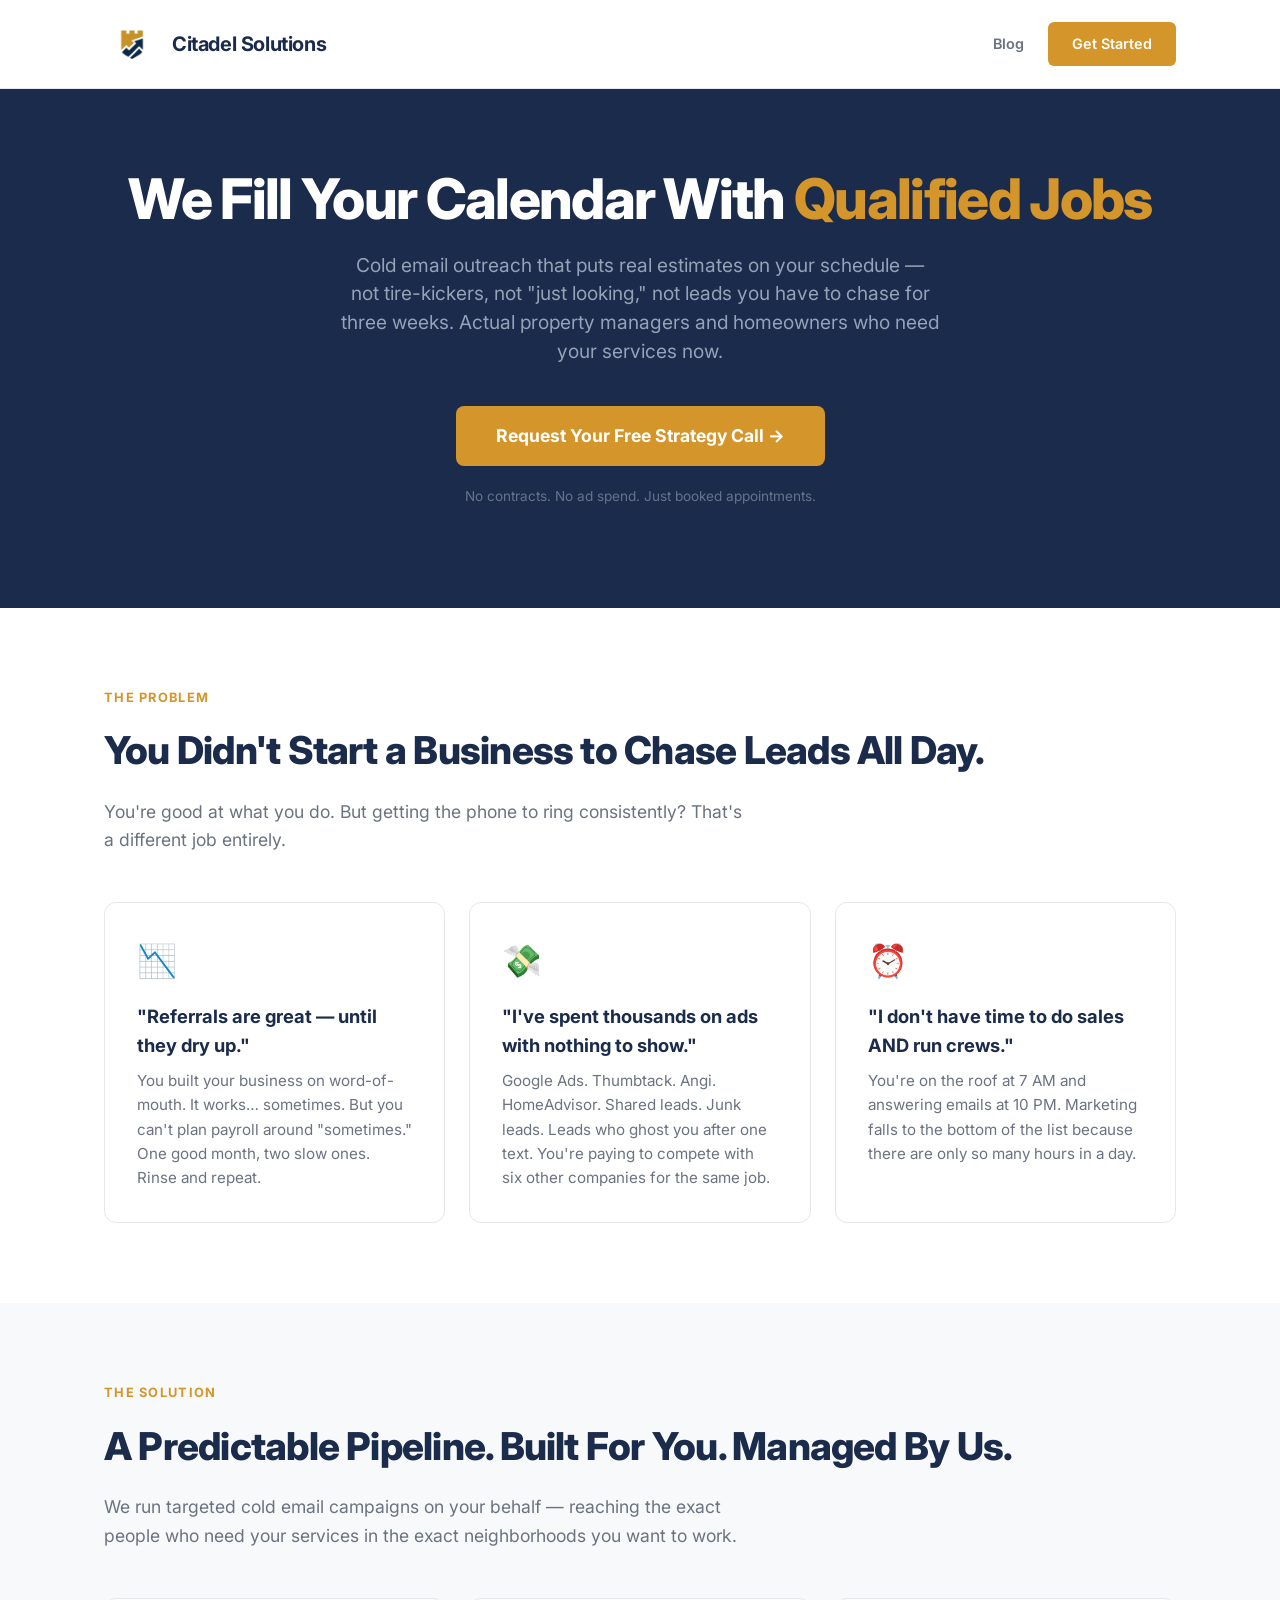
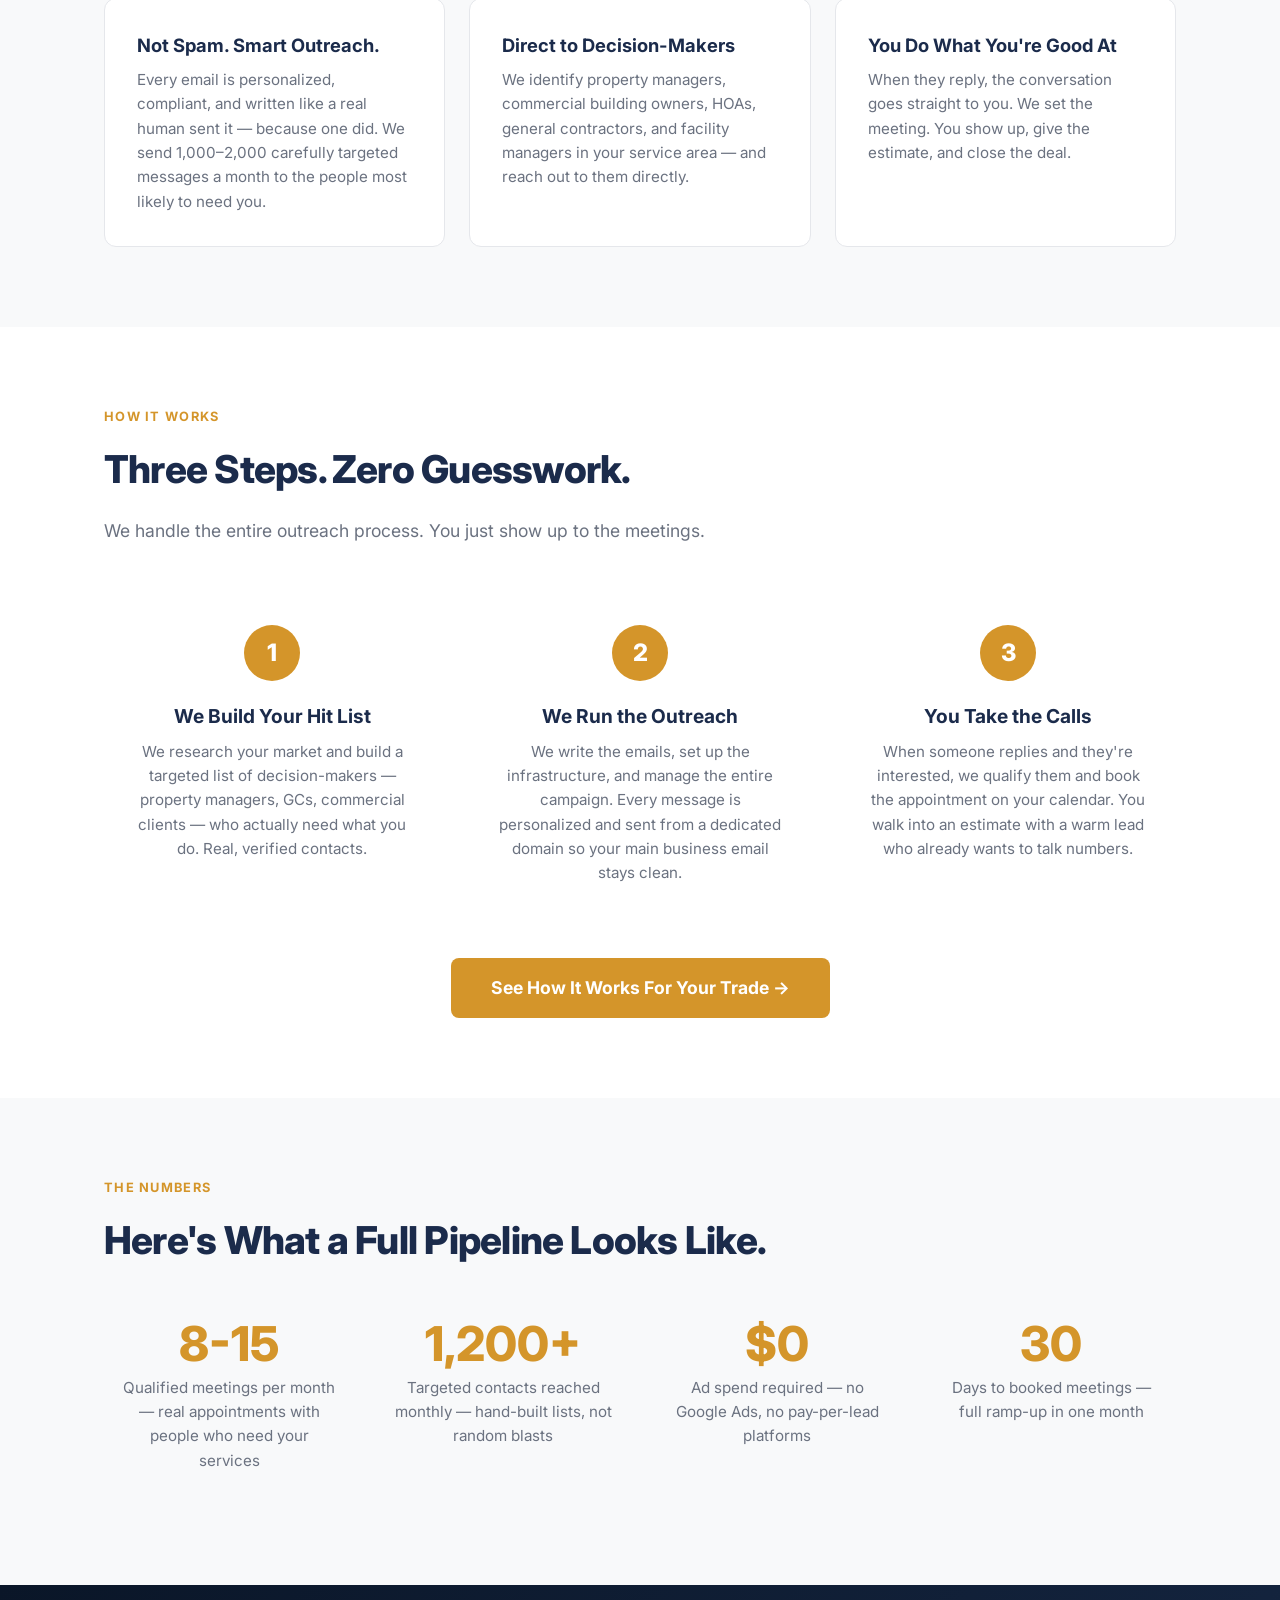
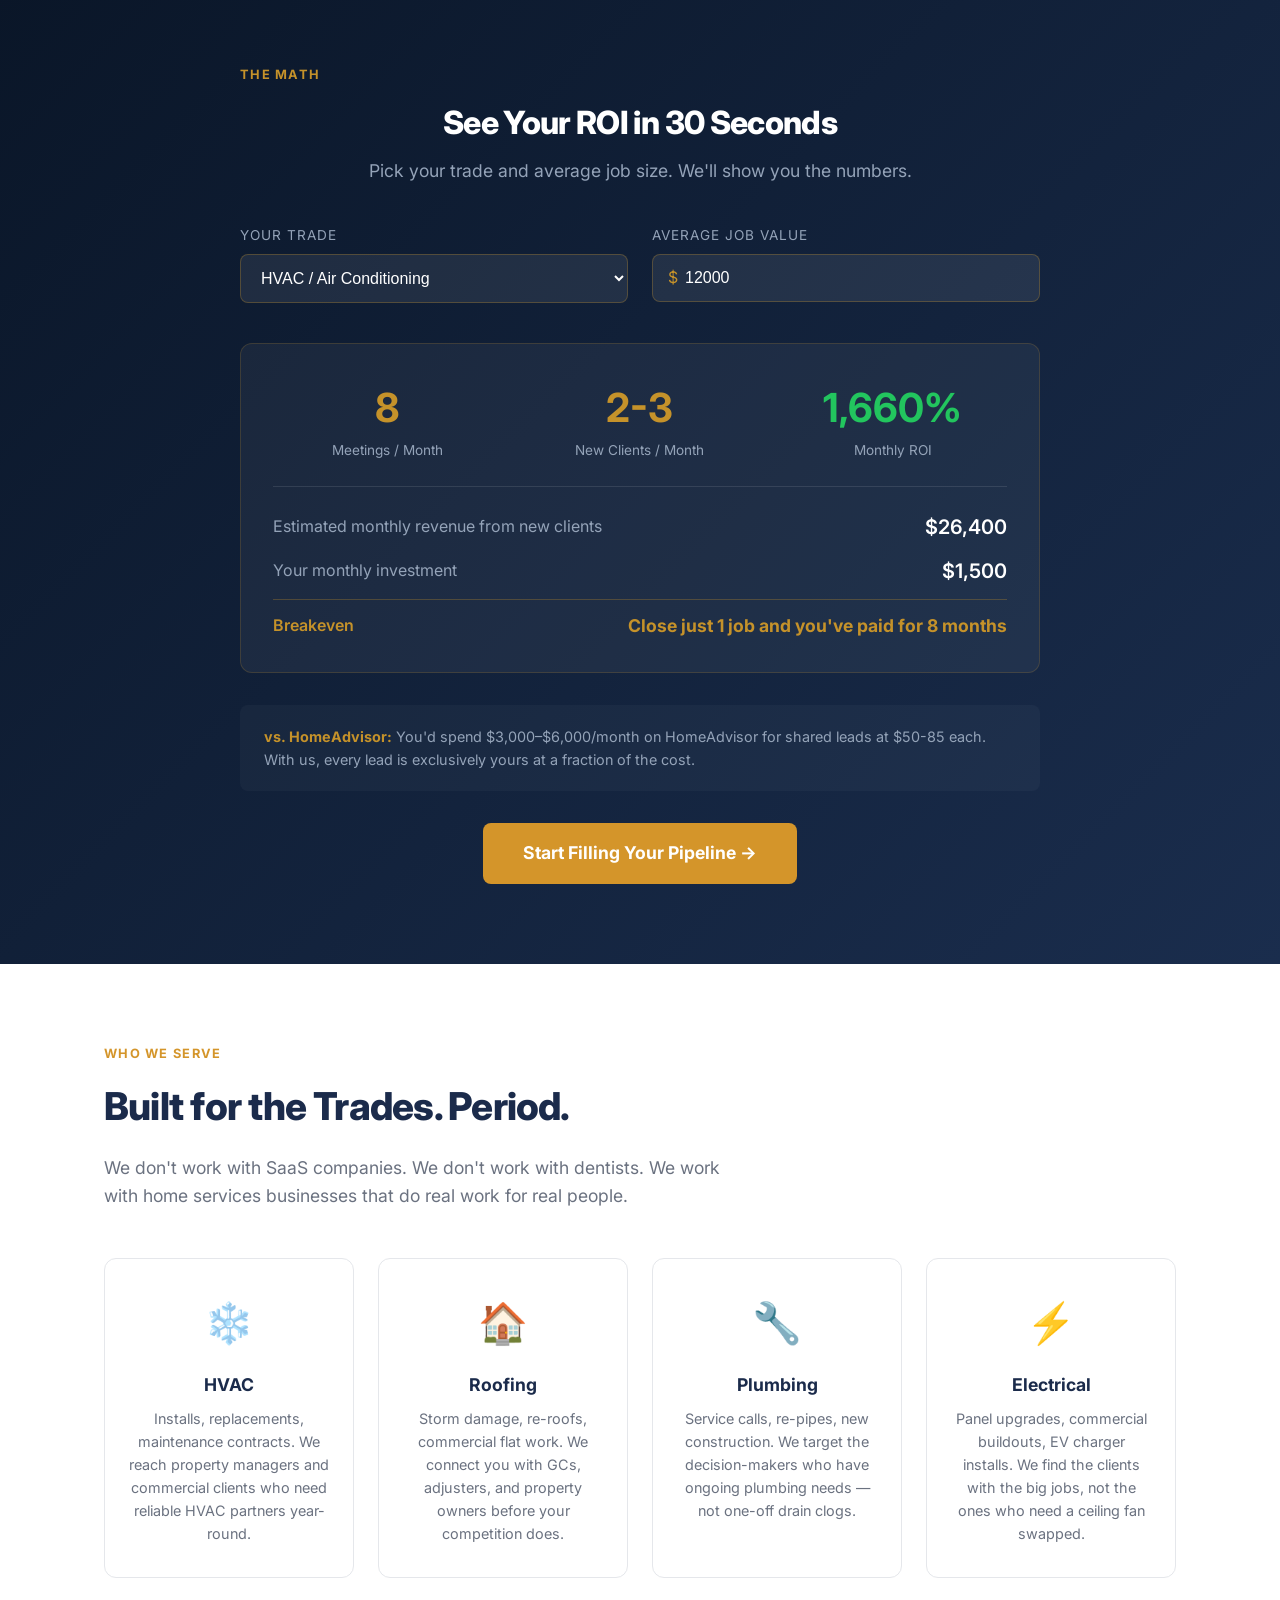
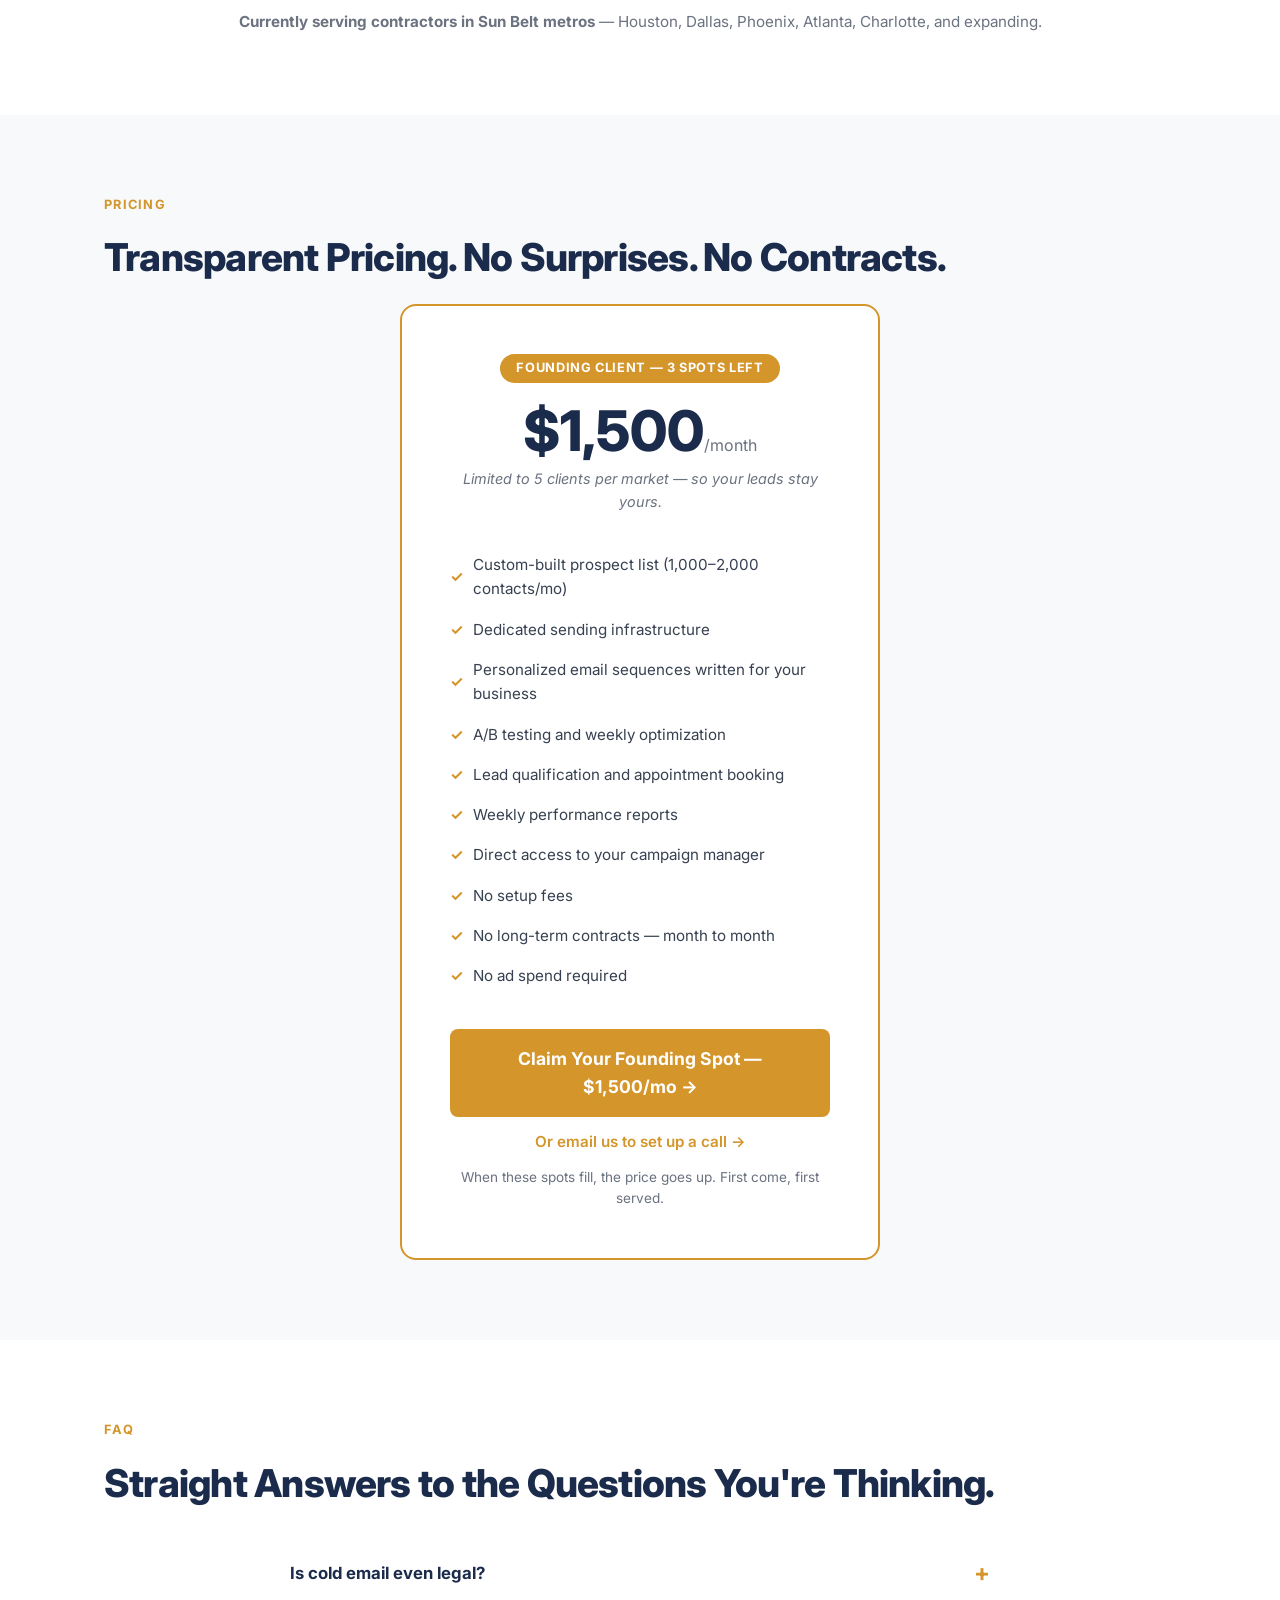
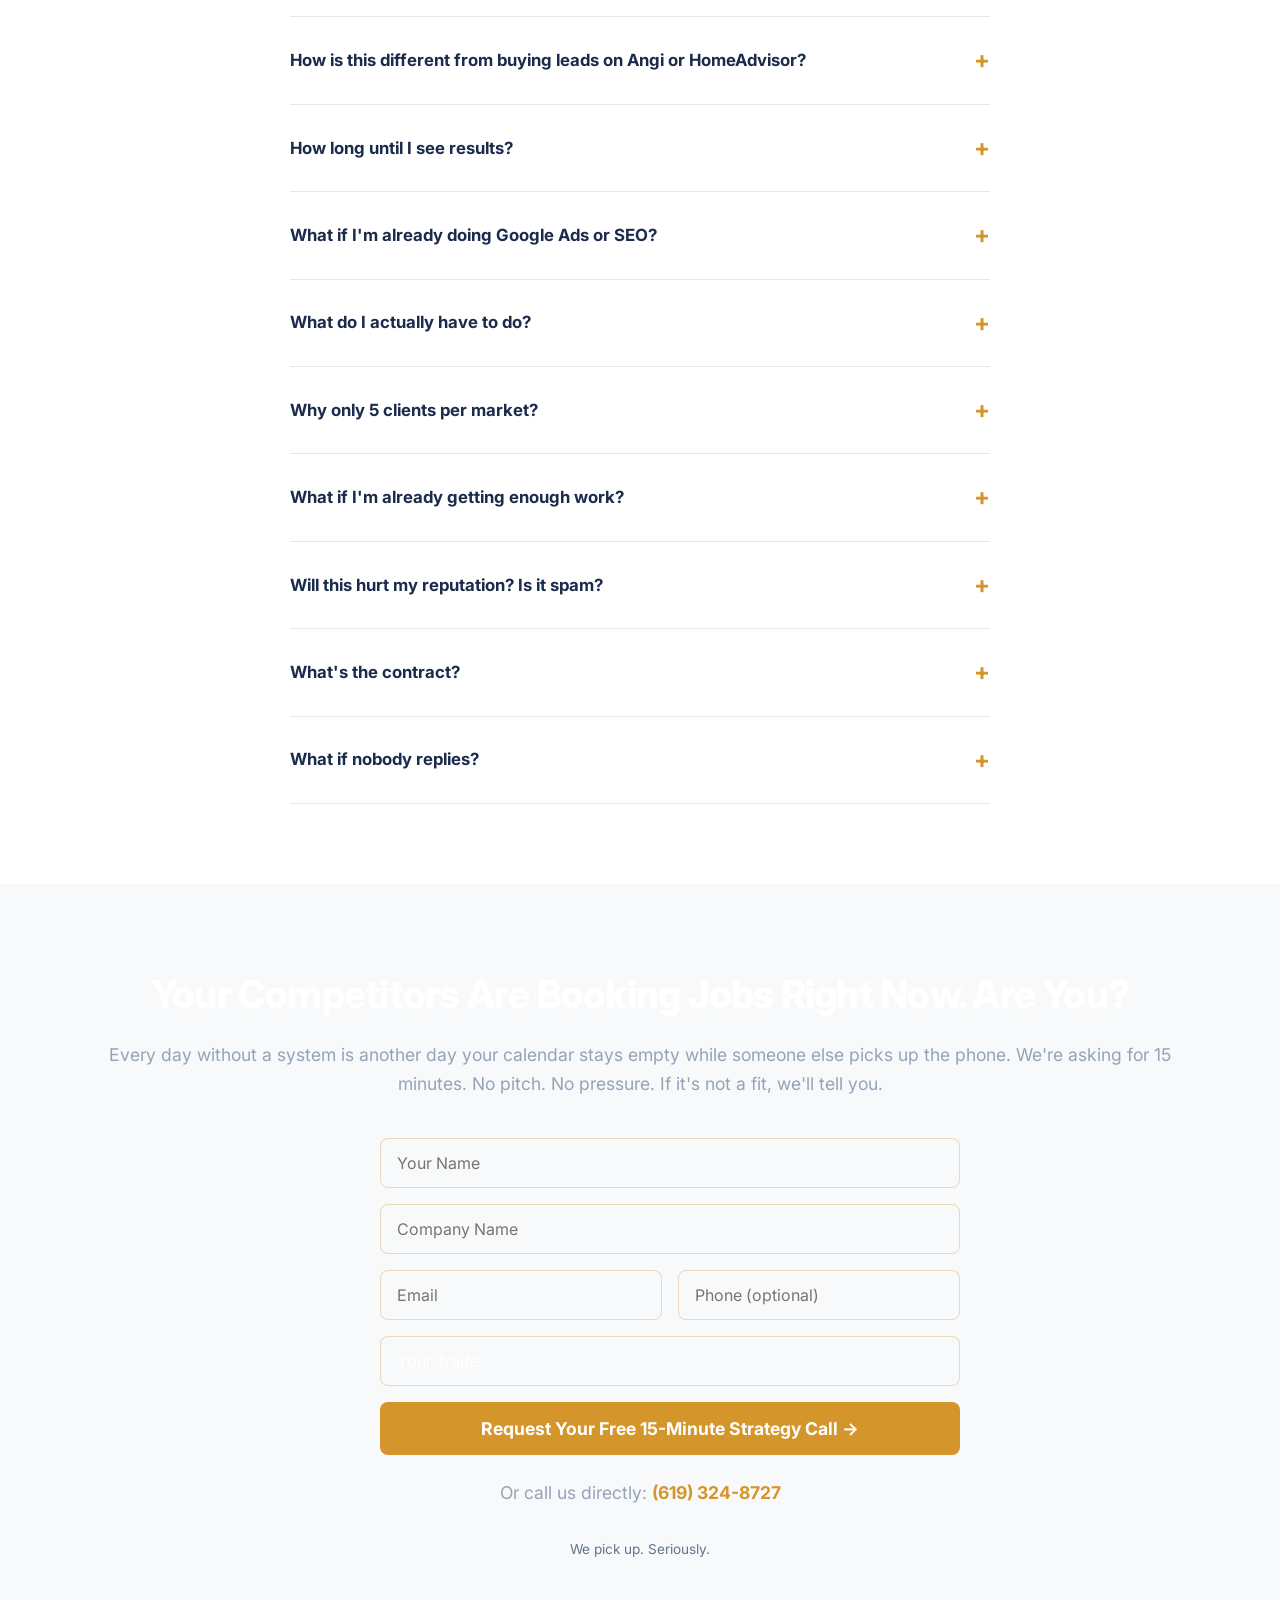
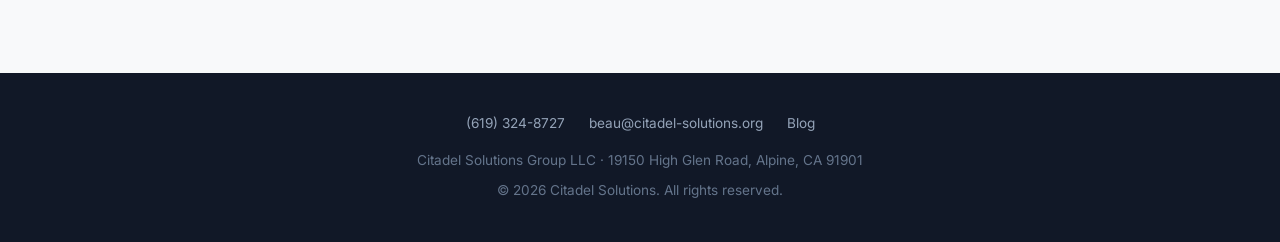
==== commit aaee36c5: "Add SEO blog post: Contractor Lead Generation Guide 2026 - Long-form content targeting 'contractor l" ====
--- a/index.html
+++ b/index.html
@@ -134,7 +134,10 @@
       <img src="assets/images/csg-logo-primary-transparent.png" alt="CSG Logo">
       <span style="color:#1B2B4B;">Citadel Solutions</span>
     </a>
-    <a href="mailto:beau@citadel-solutions.org?subject=Interested%20in%20Citadel%20Solutions" class="cta-nav">Get Started</a>
+    <div style="display:flex; align-items:center; gap:24px;">
+      <a href="/blog-contractor-lead-generation.html" style="color:#6B7280; text-decoration:none; font-weight:600; font-size:0.9rem;">Blog</a>
+      <a href="mailto:beau@citadel-solutions.org?subject=Interested%20in%20Citadel%20Solutions" class="cta-nav">Get Started</a>
+    </div>
   </div>
 </nav>
 
@@ -507,6 +510,7 @@
     <div class="footer-links">
       <a href="tel:+16193248727">(619) 324-8727</a>
       <a href="mailto:beau@citadel-solutions.org">beau@citadel-solutions.org</a>
+      <a href="/blog-contractor-lead-generation.html">Blog</a>
     </div>
     <p>Citadel Solutions Group LLC · 19150 High Glen Road, Alpine, CA 91901</p>
     <p style="margin-top:8px;">© 2026 Citadel Solutions. All rights reserved.</p>
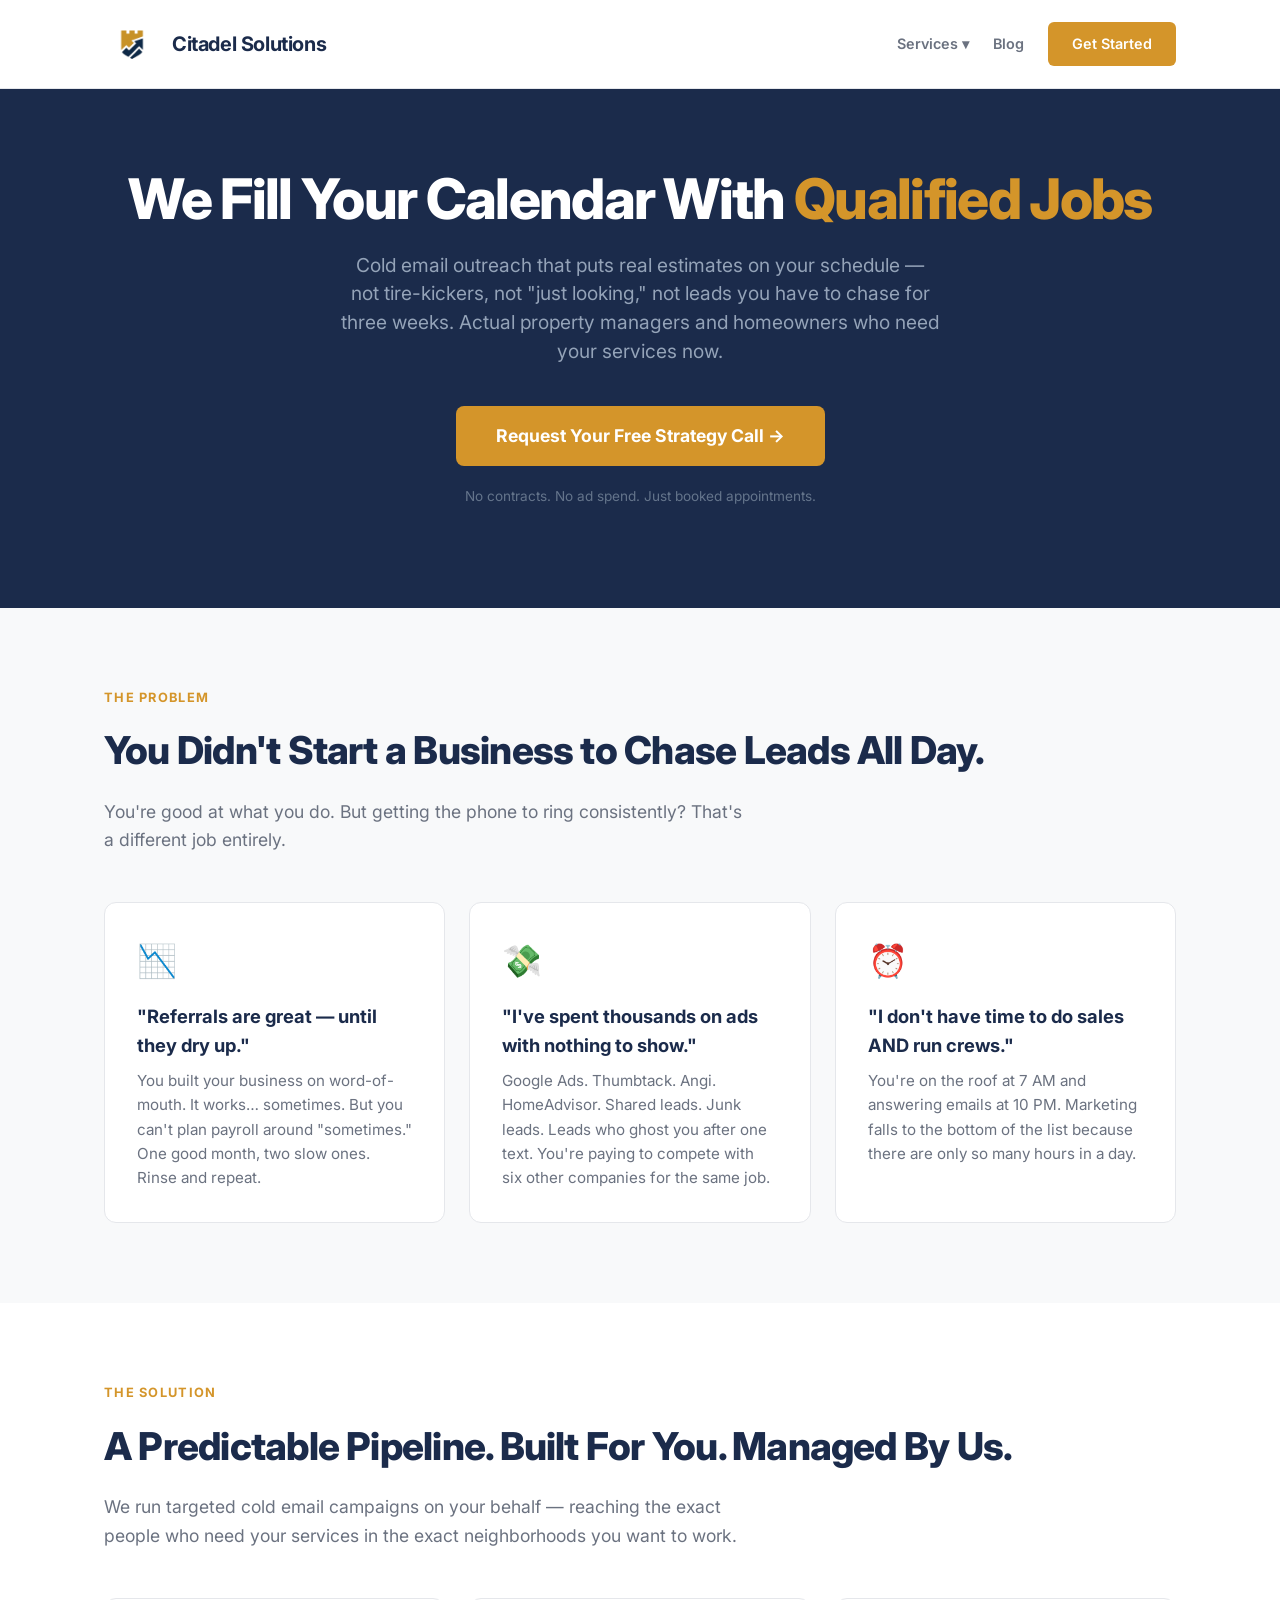
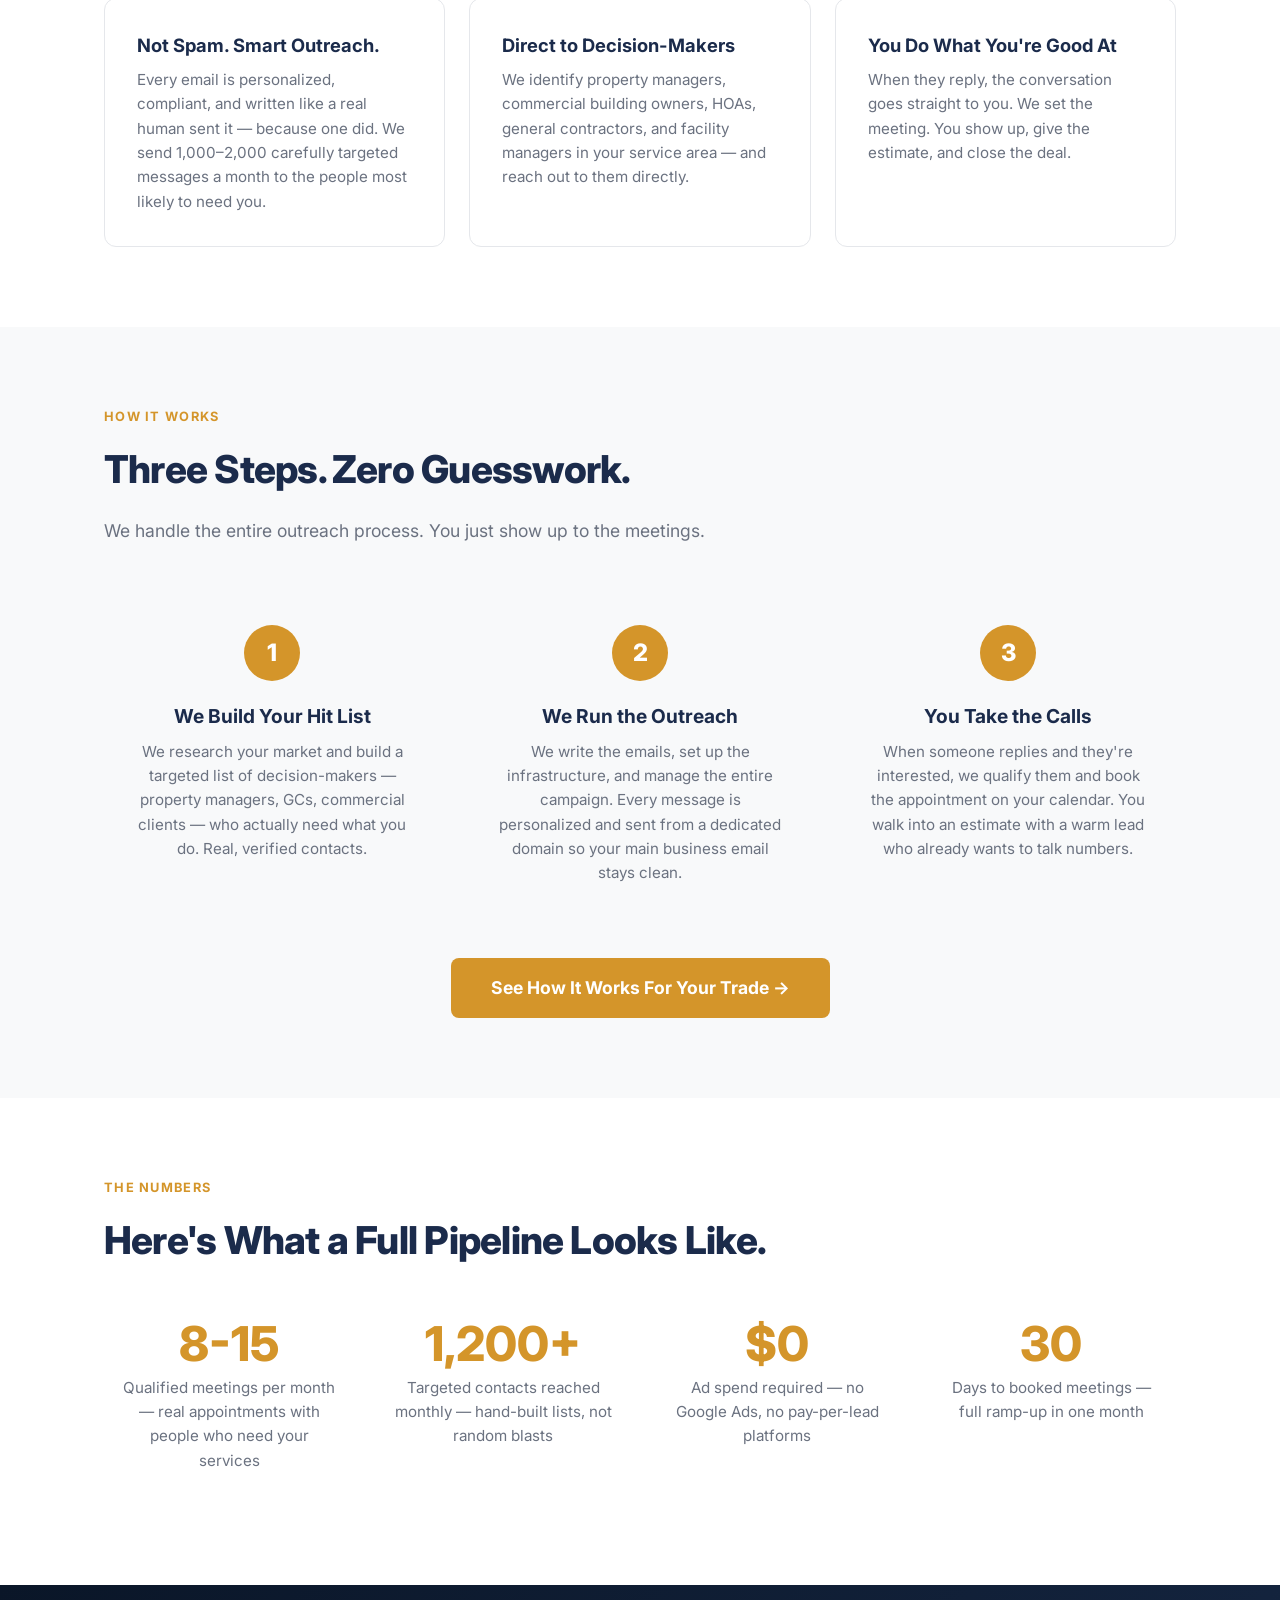
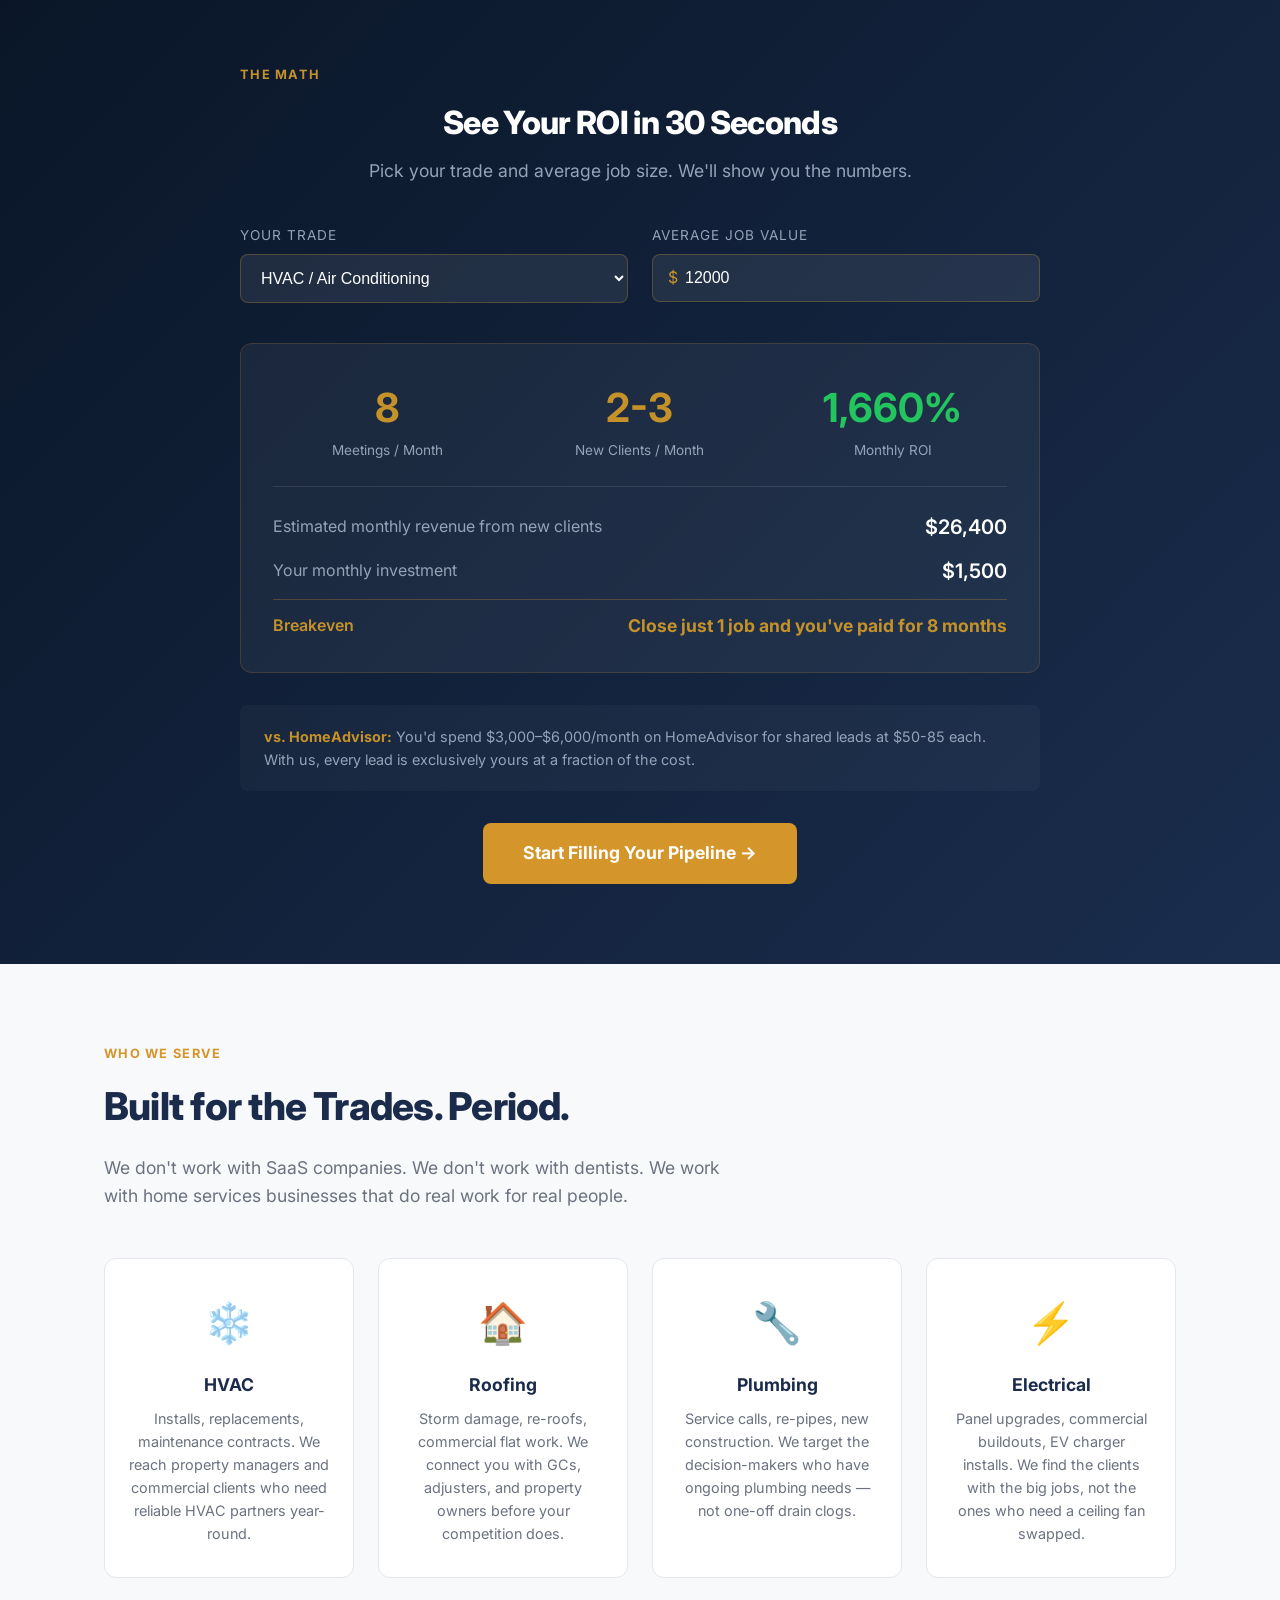
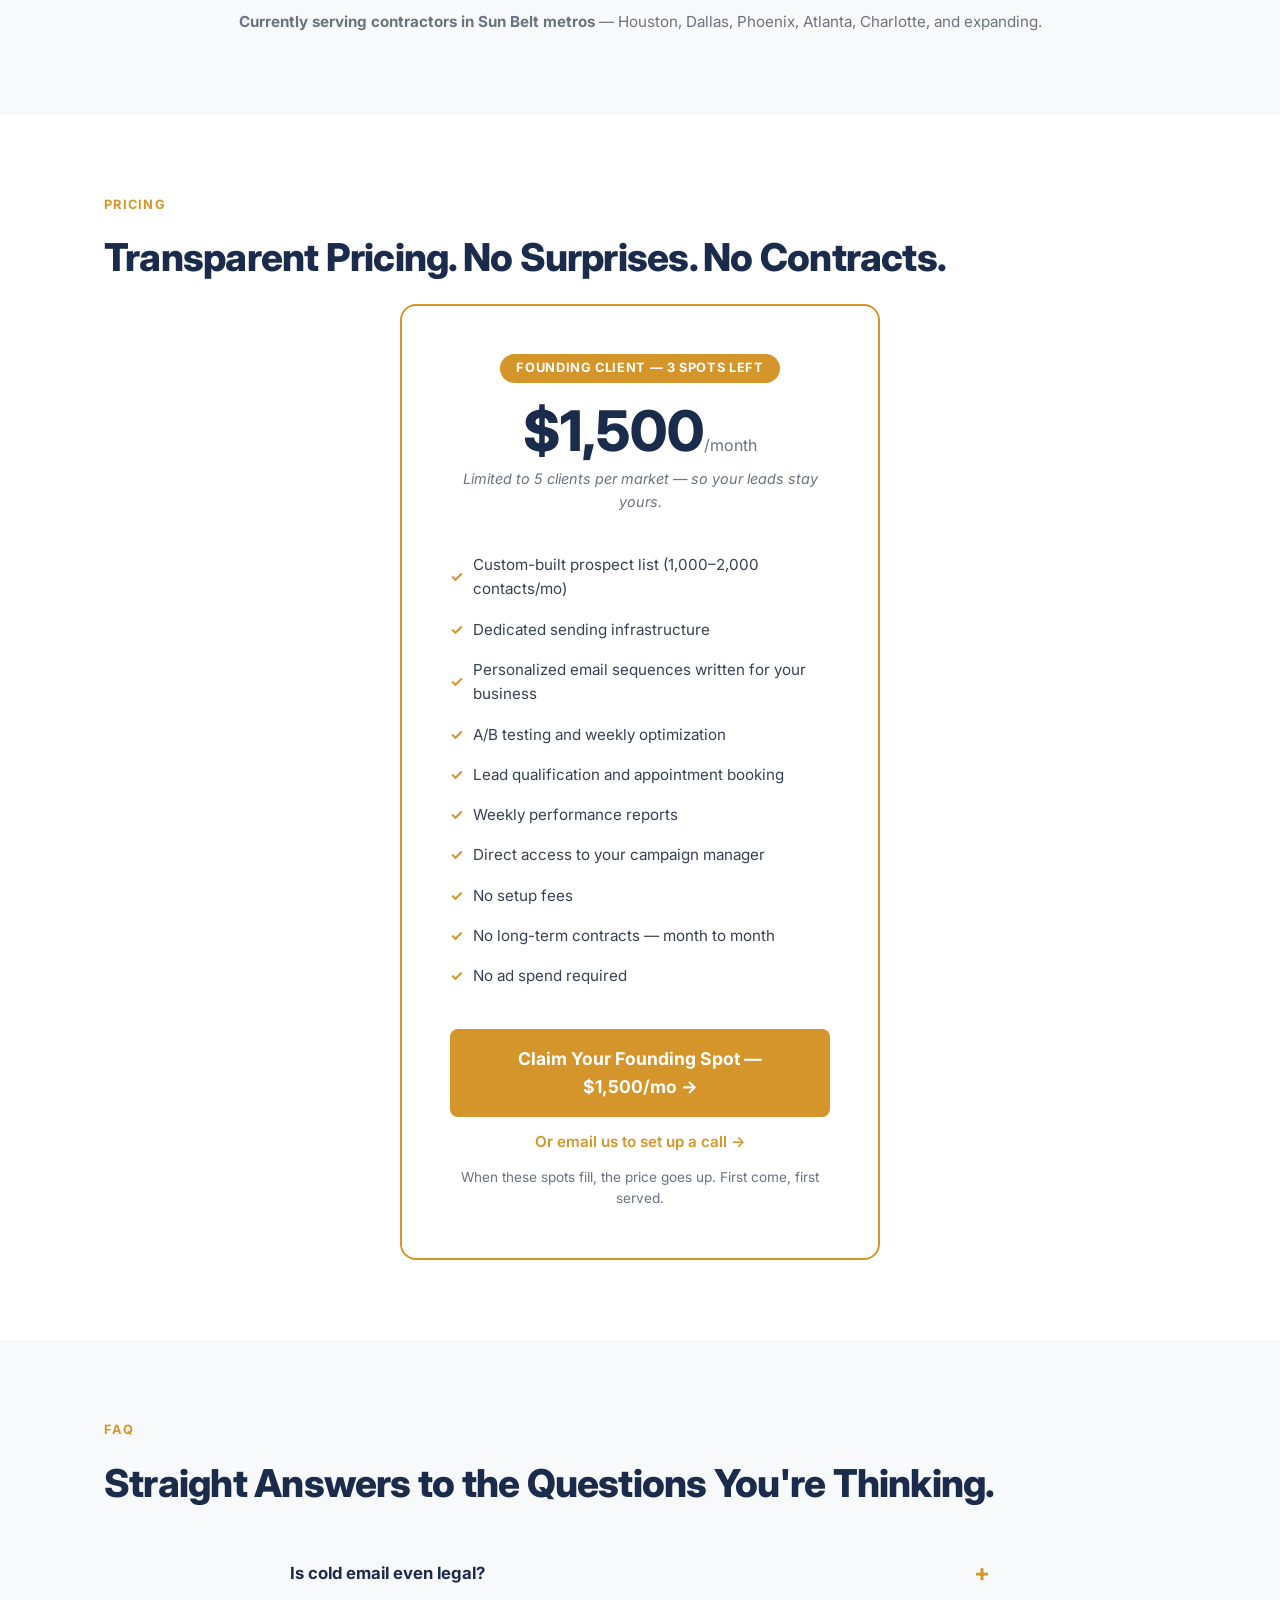
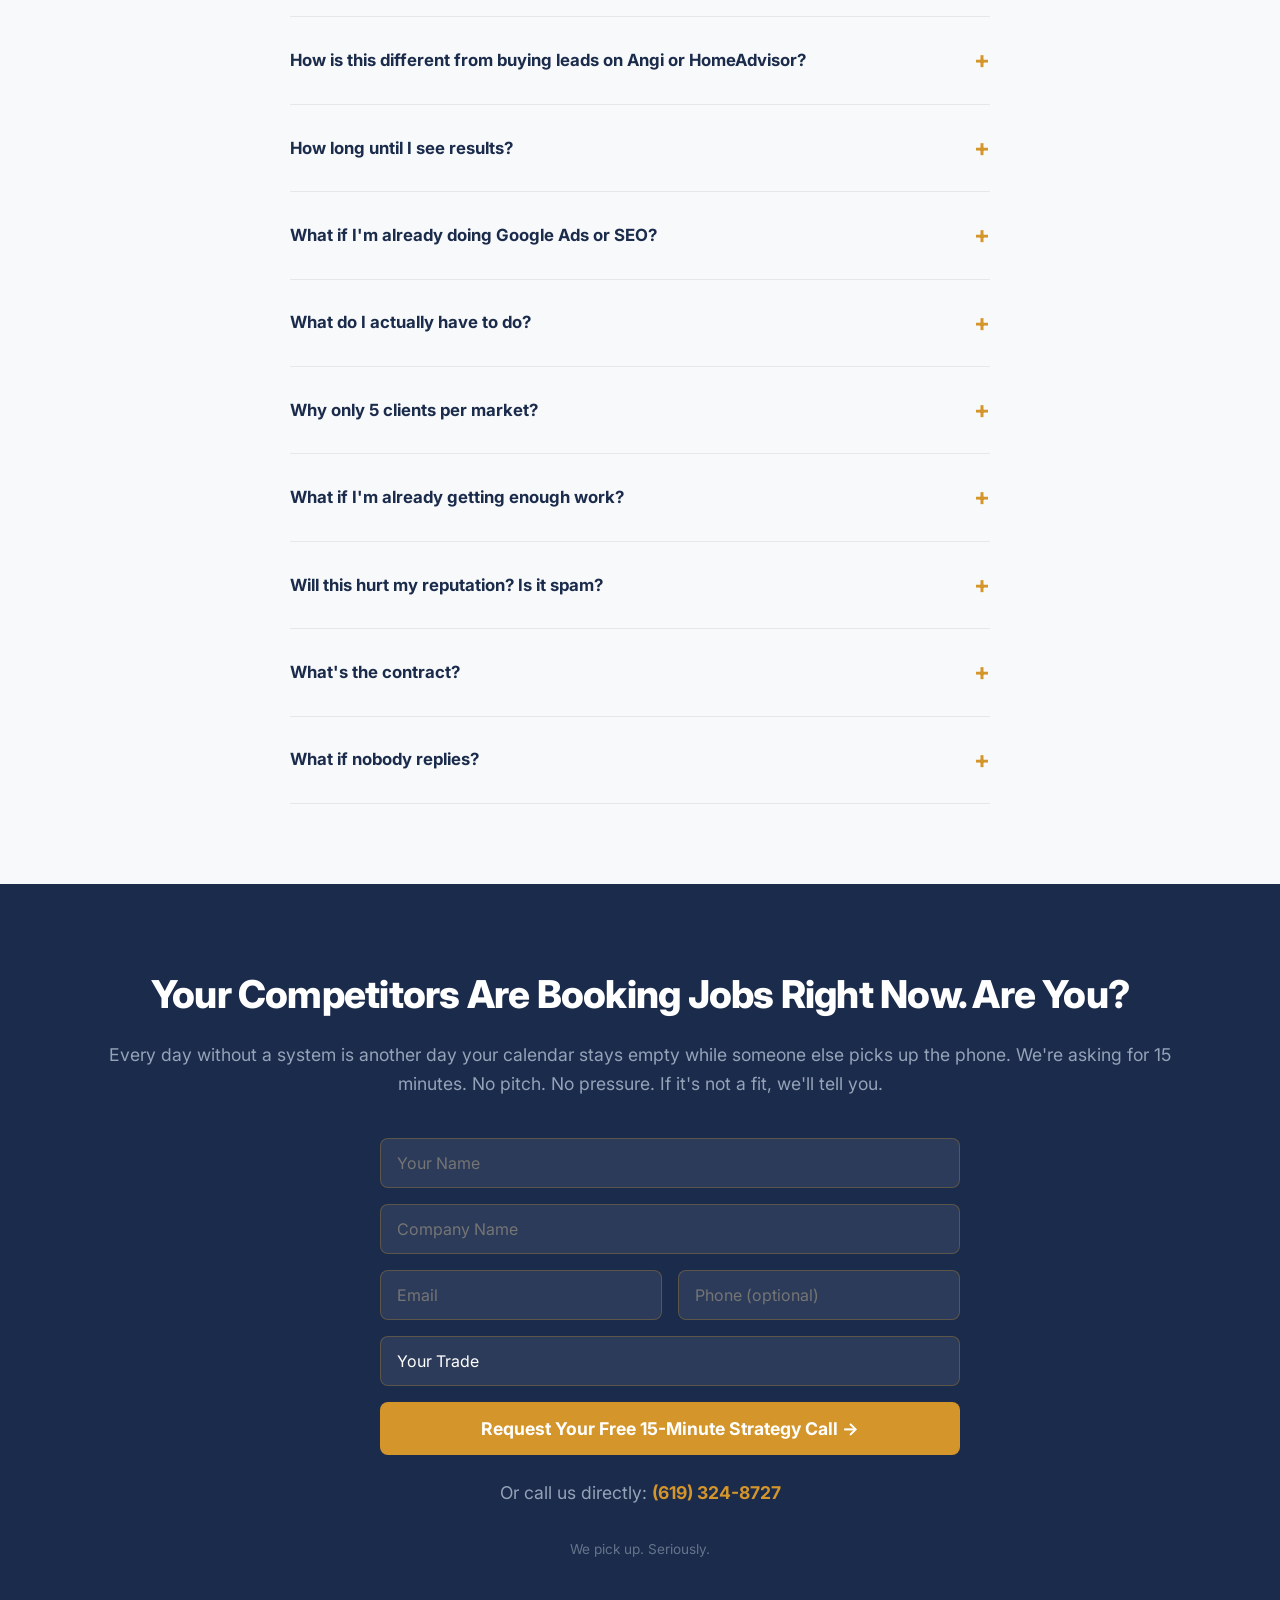
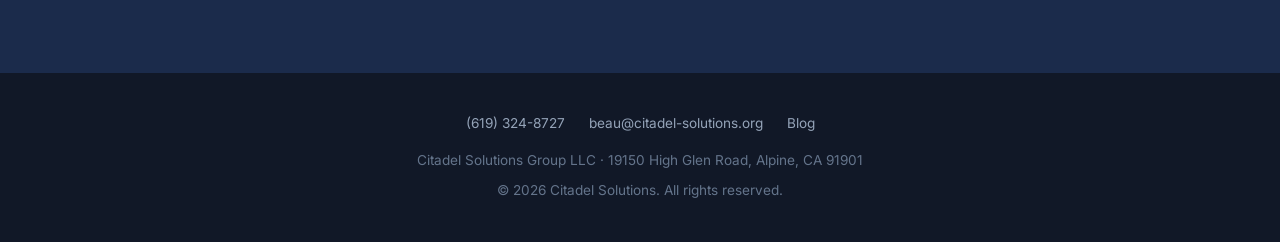
==== commit e880d128: "Add plumbing, roofing, electrical landing pages + nav dropdown + sitemap update" ====
--- a/index.html
+++ b/index.html
@@ -135,11 +135,21 @@
       <span style="color:#1B2B4B;">Citadel Solutions</span>
     </a>
     <div style="display:flex; align-items:center; gap:24px;">
+      <div style="position:relative;" class="nav-dropdown">
+        <a href="#" style="color:#6B7280; text-decoration:none; font-weight:600; font-size:0.9rem;" onclick="this.parentElement.classList.toggle('open');return false;">Services ▾</a>
+        <div style="display:none; position:absolute; top:100%; left:0; background:#fff; border-radius:8px; box-shadow:0 4px 12px rgba(0,0,0,0.15); padding:8px 0; min-width:220px; z-index:100;">
+          <a href="/hvac-lead-generation.html" style="display:block; padding:8px 16px; color:#374151; text-decoration:none; font-size:0.9rem;">❄️ HVAC Leads</a>
+          <a href="/plumbing-lead-generation.html" style="display:block; padding:8px 16px; color:#374151; text-decoration:none; font-size:0.9rem;">🔧 Plumbing Leads</a>
+          <a href="/roofing-lead-generation.html" style="display:block; padding:8px 16px; color:#374151; text-decoration:none; font-size:0.9rem;">🏠 Roofing Leads</a>
+          <a href="/electrical-lead-generation.html" style="display:block; padding:8px 16px; color:#374151; text-decoration:none; font-size:0.9rem;">⚡ Electrical Leads</a>
+        </div>
+      </div>
       <a href="/blog-contractor-lead-generation.html" style="color:#6B7280; text-decoration:none; font-weight:600; font-size:0.9rem;">Blog</a>
       <a href="mailto:beau@citadel-solutions.org?subject=Interested%20in%20Citadel%20Solutions" class="cta-nav">Get Started</a>
     </div>
   </div>
 </nav>
+<style>.nav-dropdown.open > div:last-child { display:block!important; } .nav-dropdown > div:last-child a:hover { background:#F3F4F6; }</style>
 
 <!-- HERO -->
 <section class="hero" style="background:#1B2B4B; color:#FFFFFF; padding:80px 0 100px;">
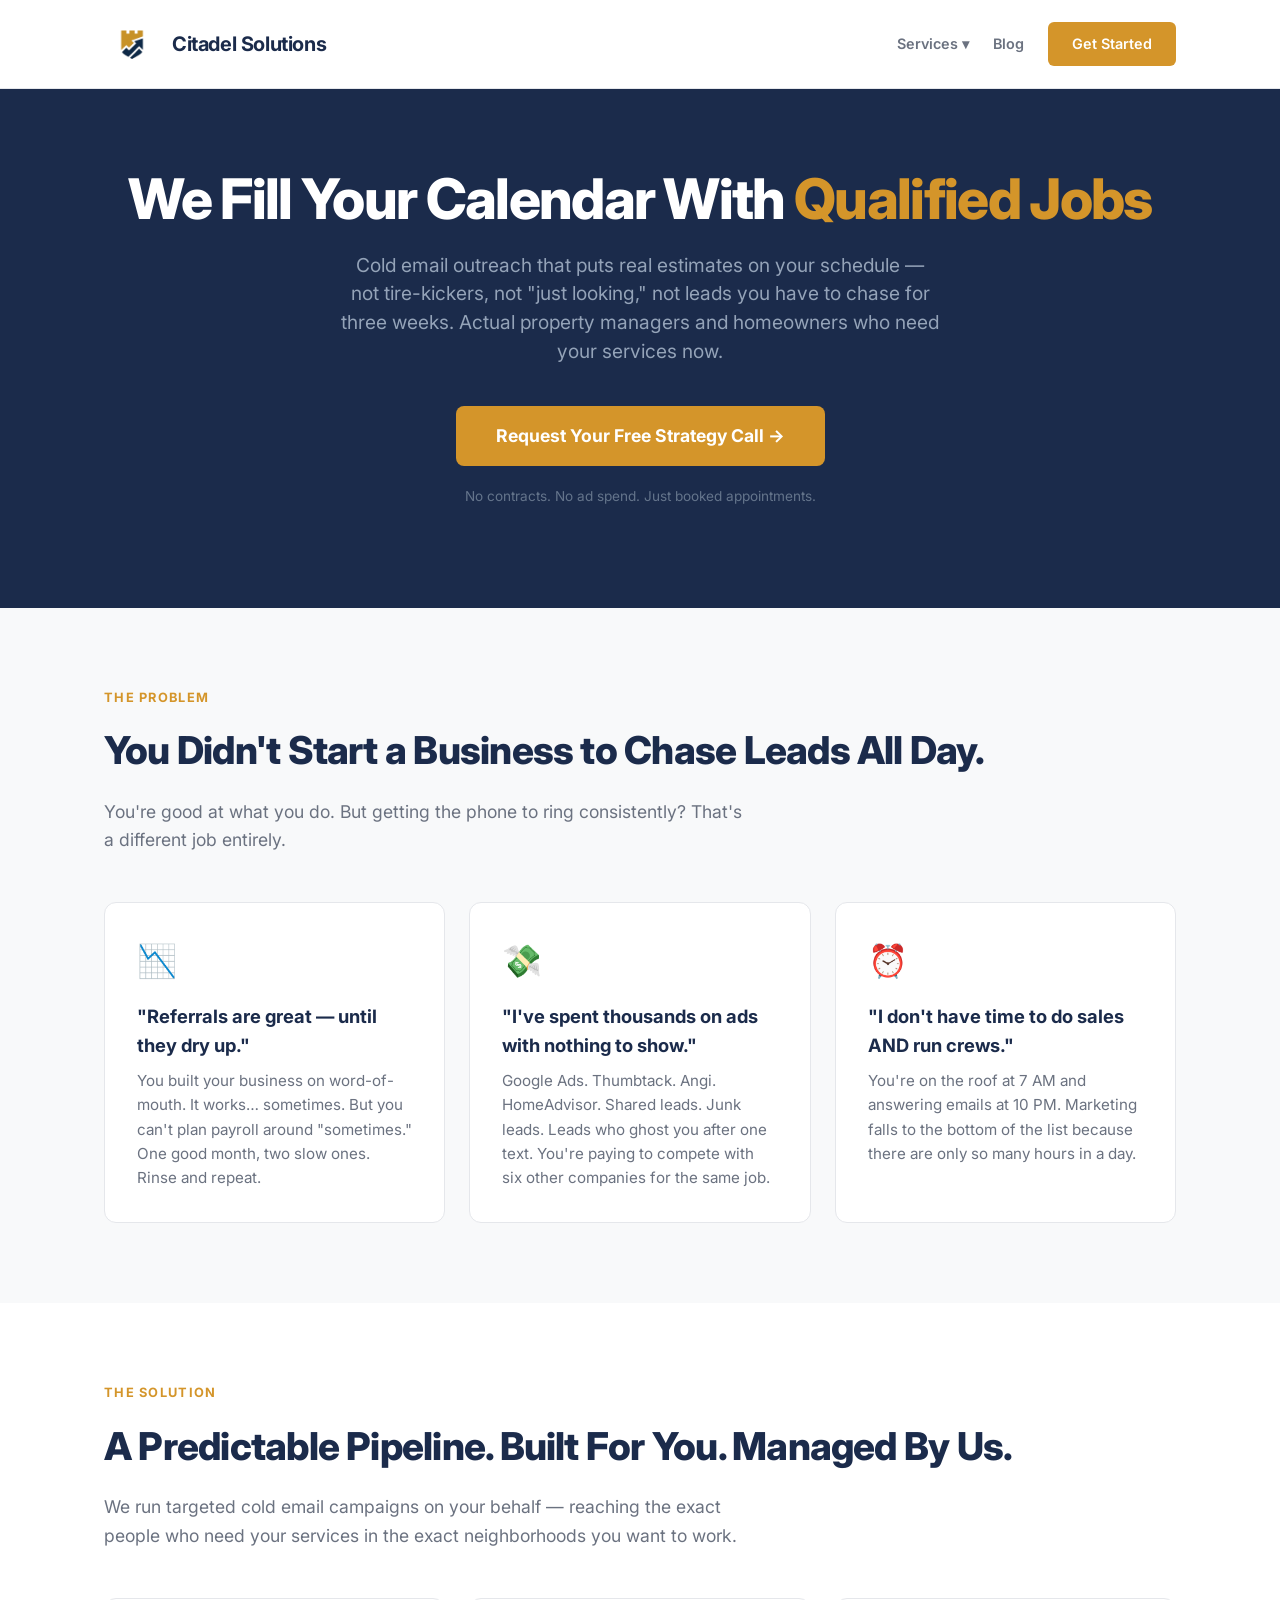
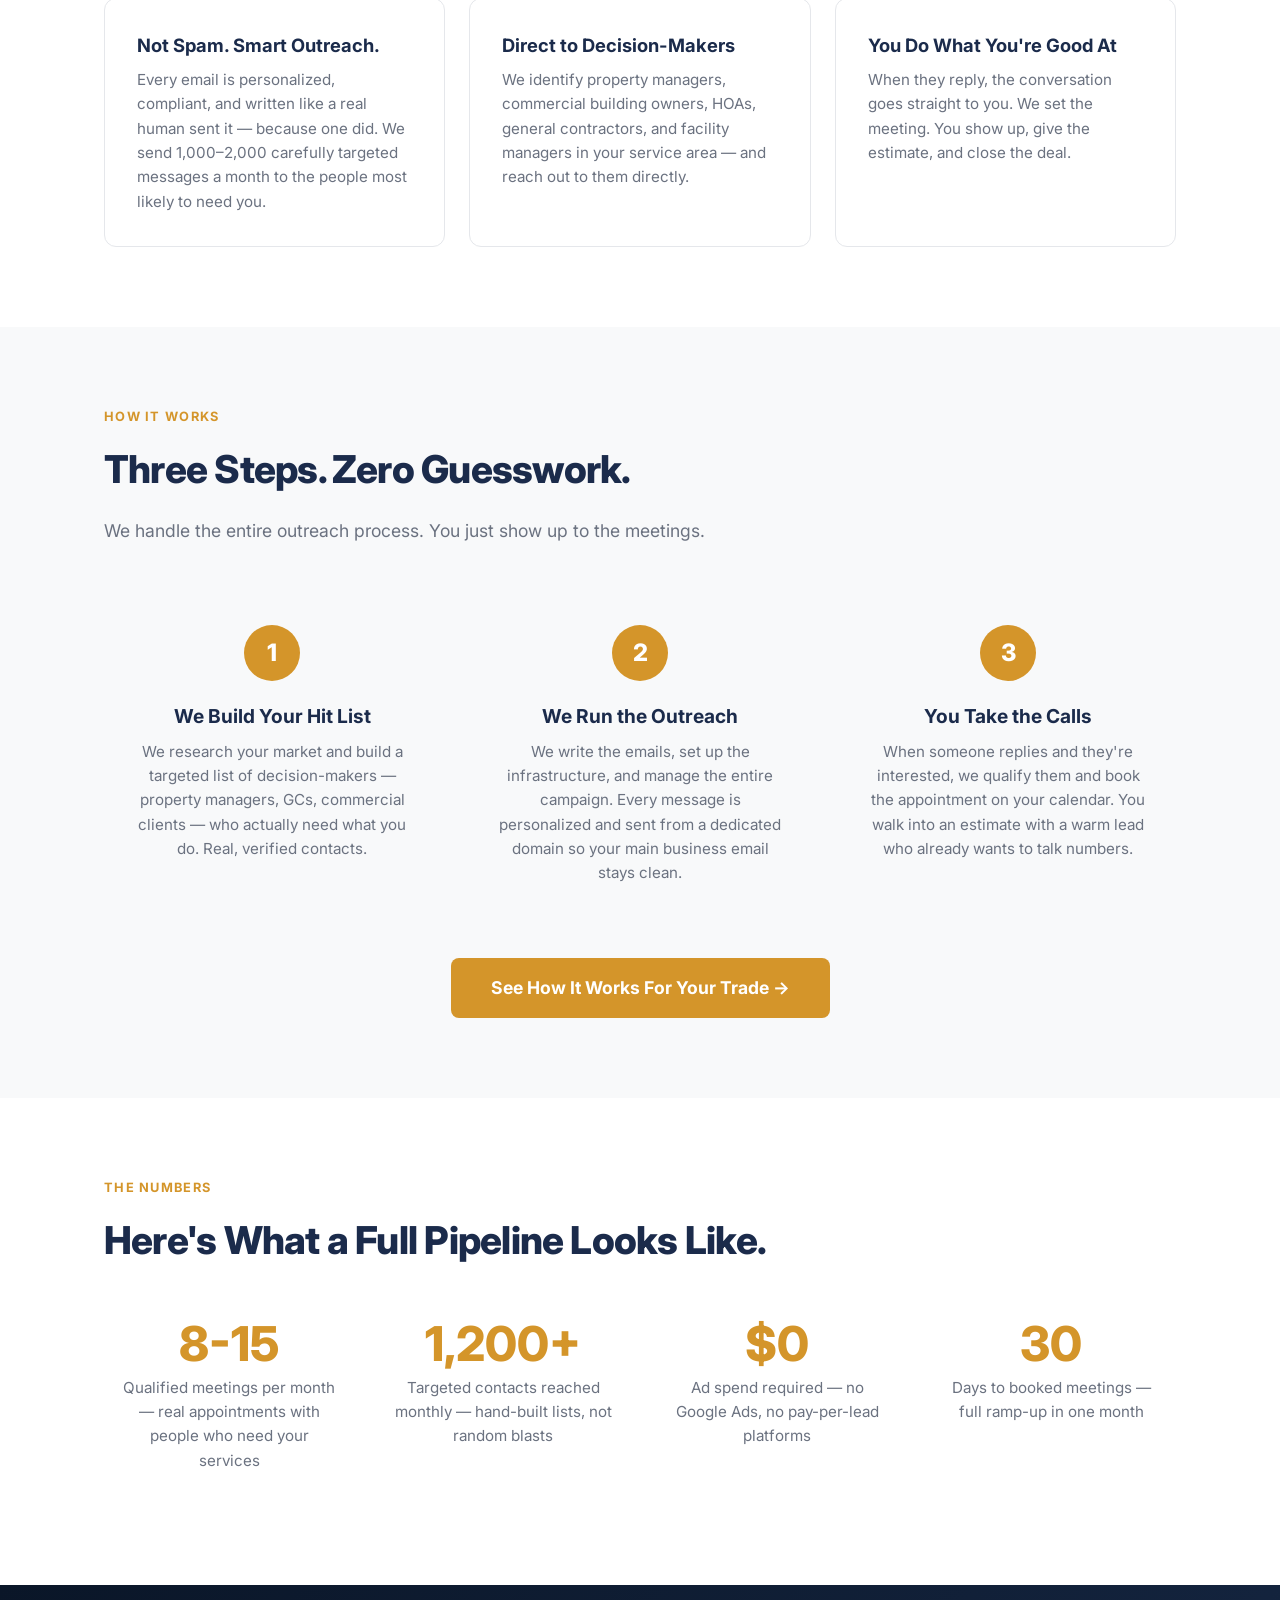
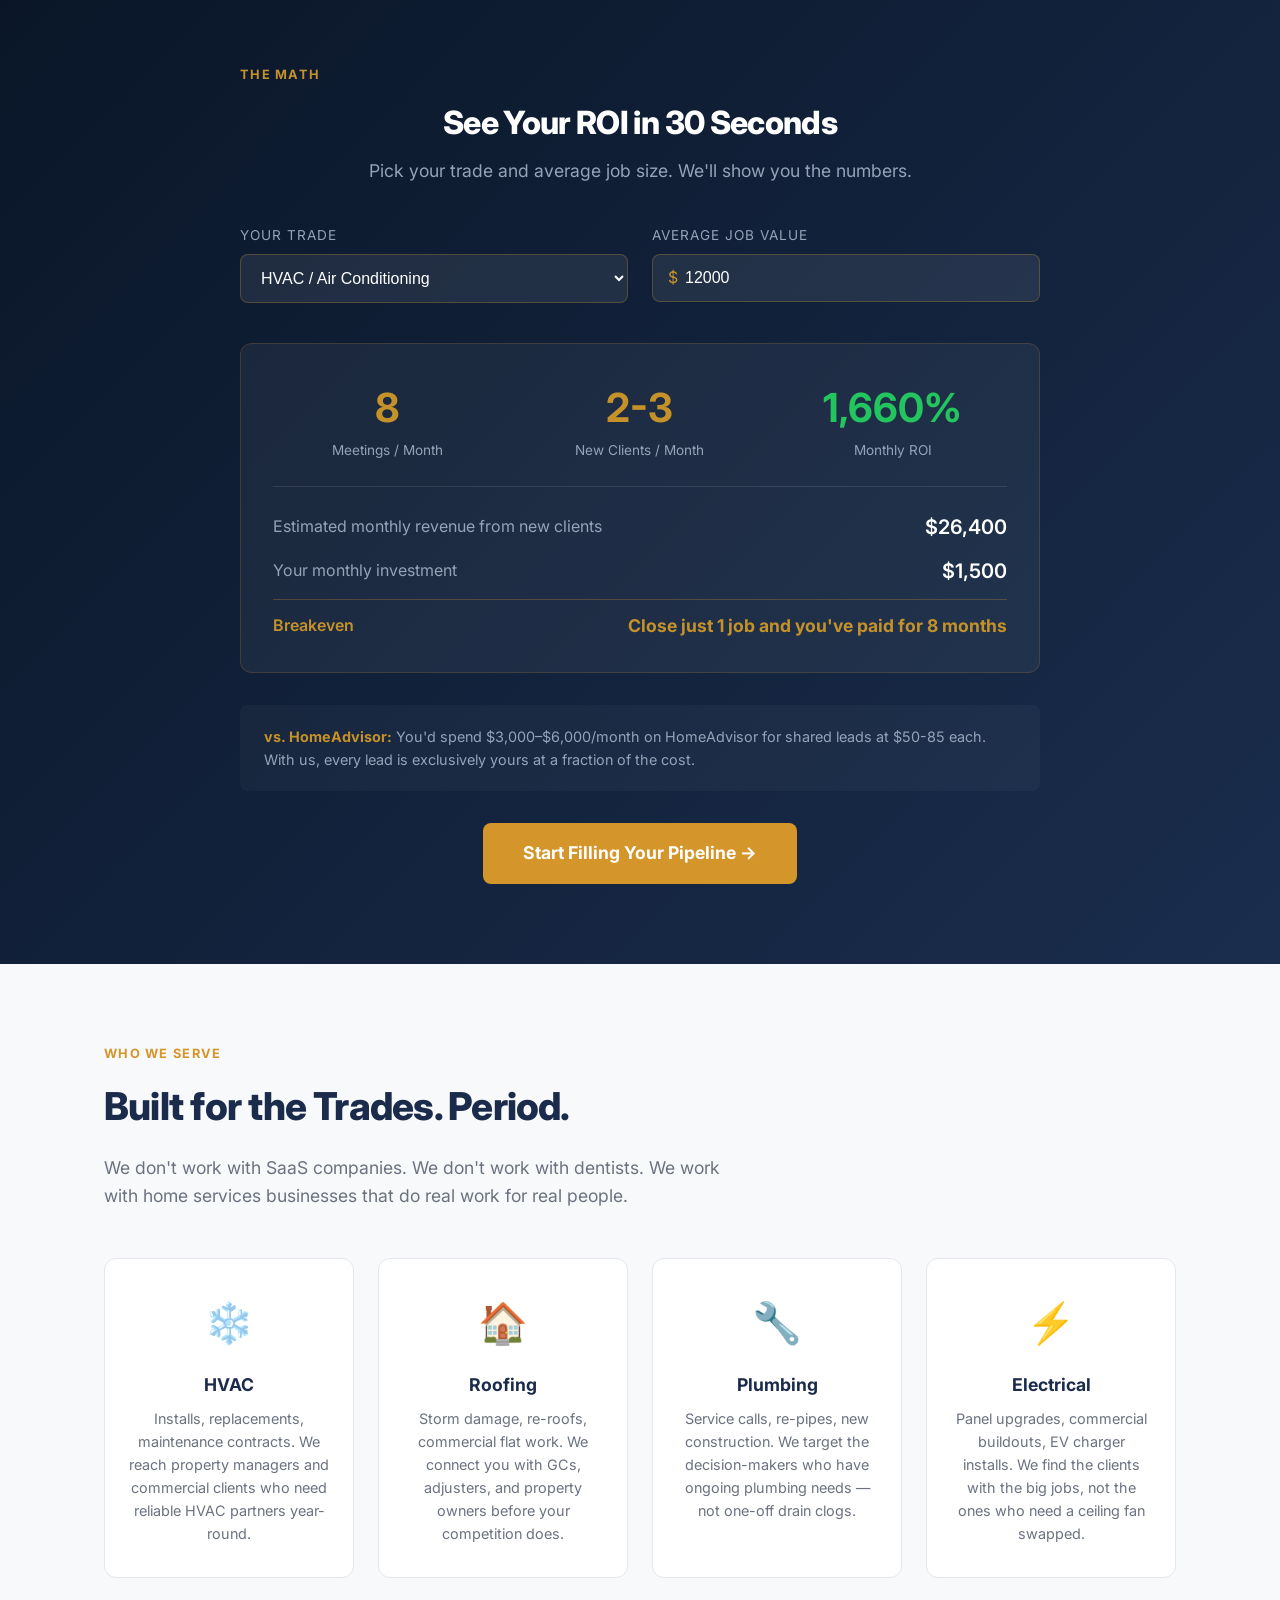
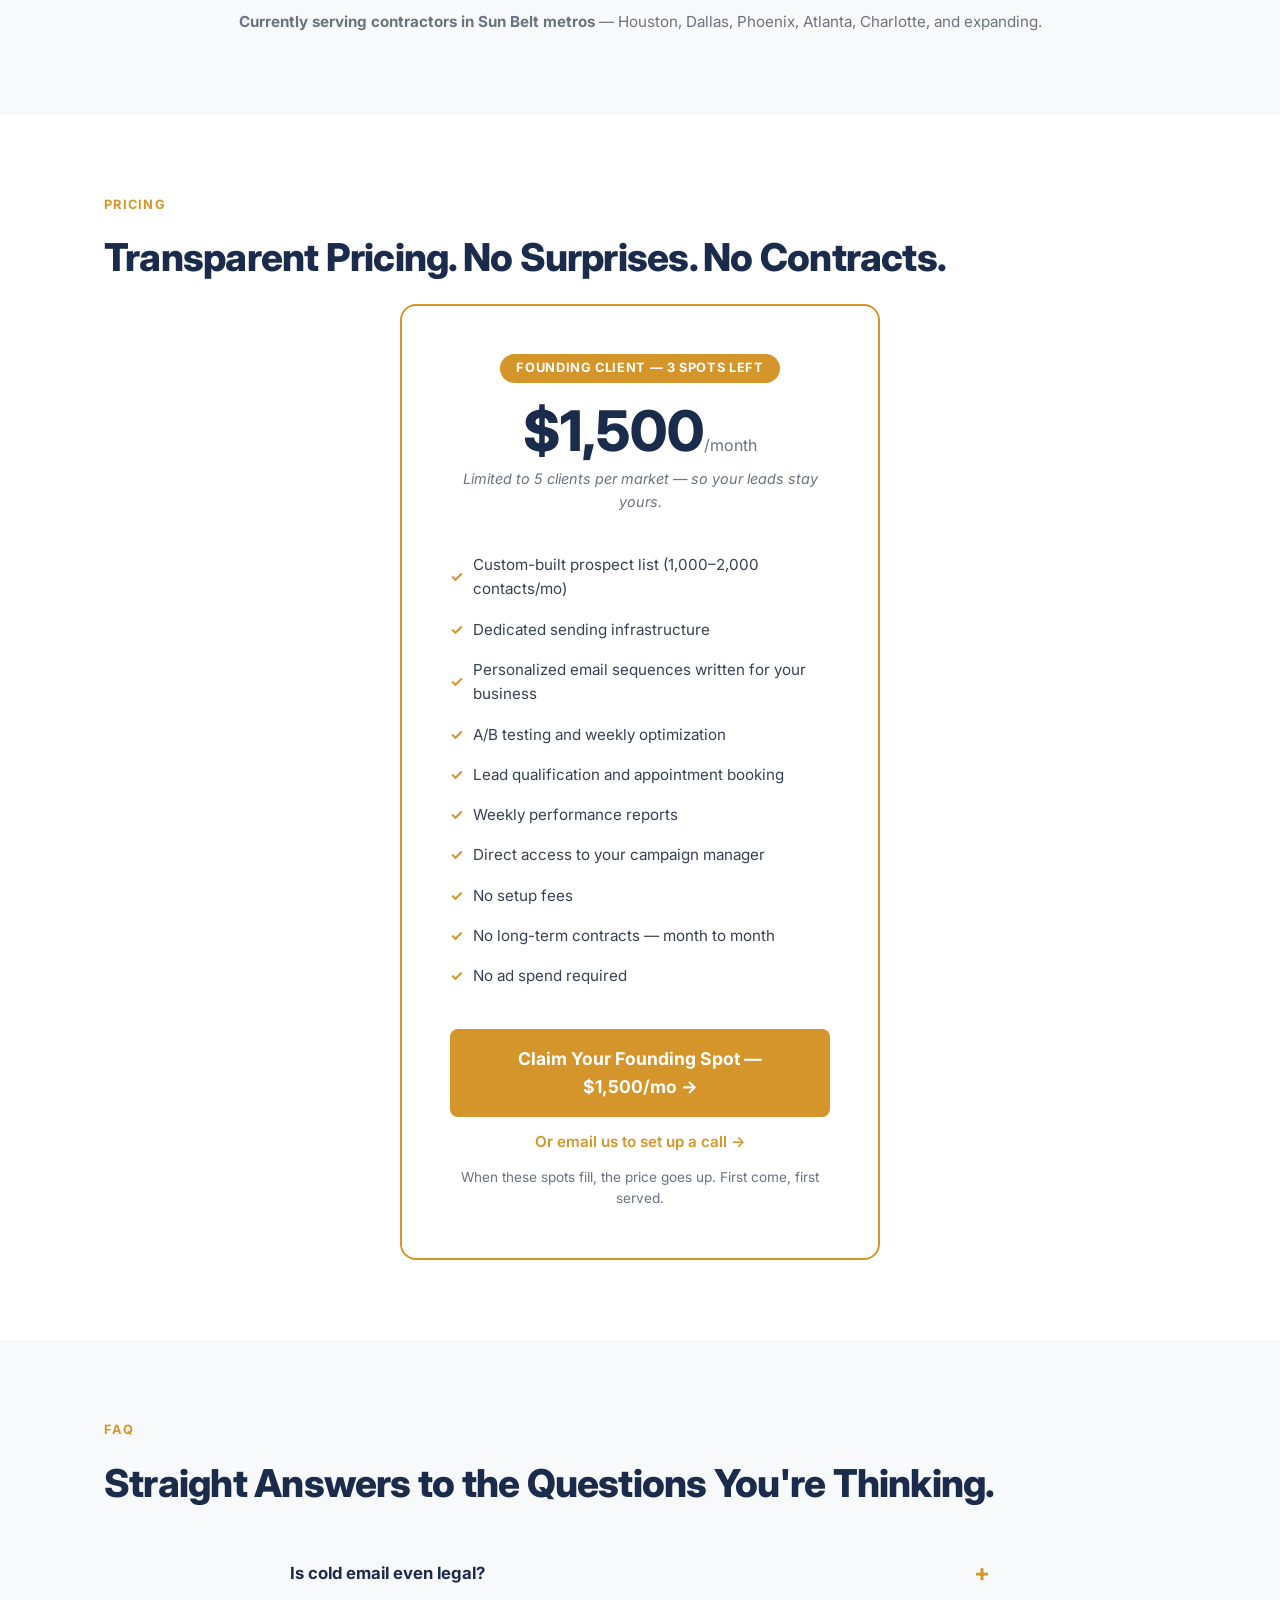
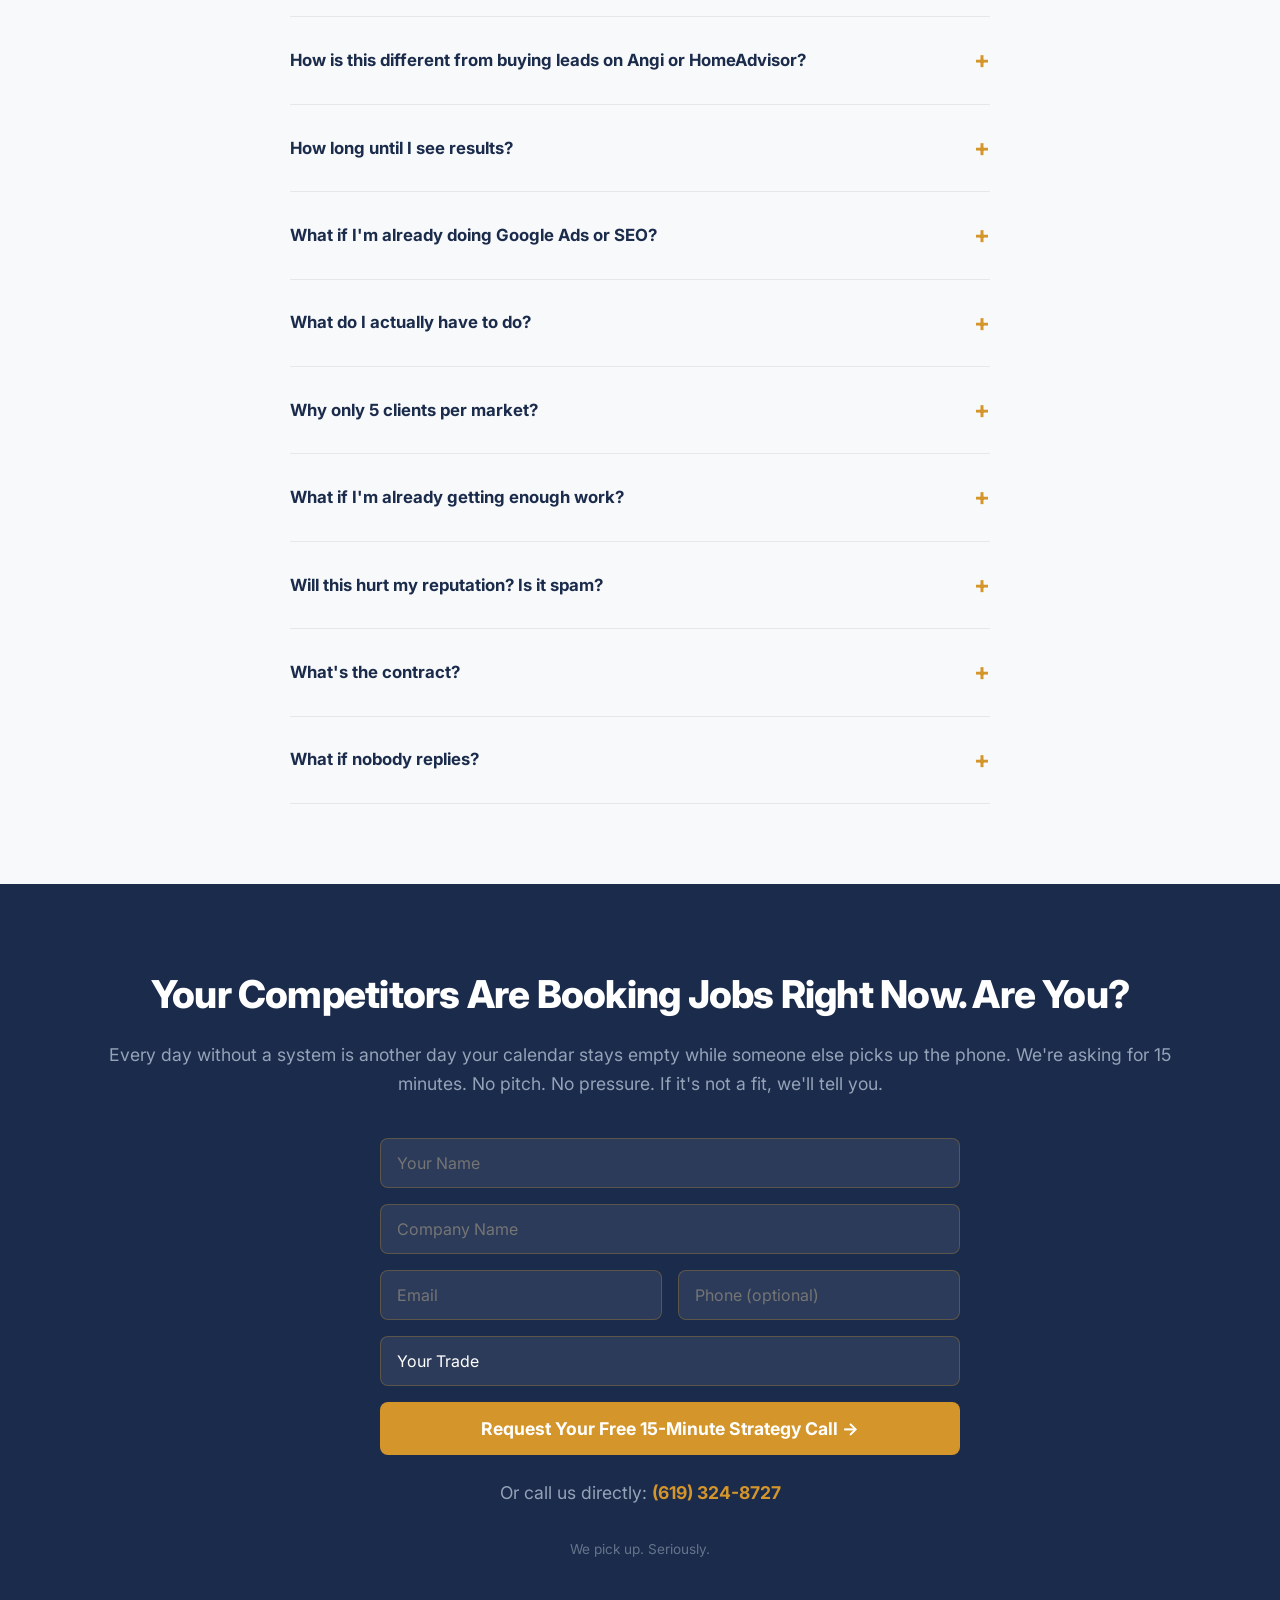
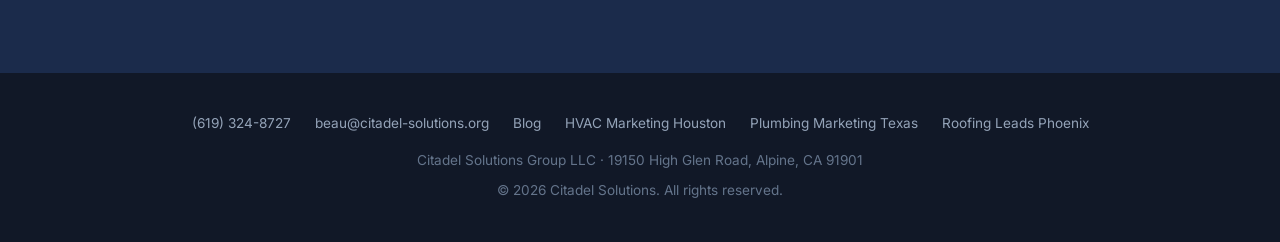
==== commit 5fa08c92: "Add 3 metro-specific blog posts (HVAC Houston, Plumbing TX, Roofing Phoenix) + update sitemap + foot" ====
--- a/index.html
+++ b/index.html
@@ -521,6 +521,9 @@
       <a href="tel:+16193248727">(619) 324-8727</a>
       <a href="mailto:beau@citadel-solutions.org">beau@citadel-solutions.org</a>
       <a href="/blog-contractor-lead-generation.html">Blog</a>
+      <a href="/blog-hvac-marketing-houston.html">HVAC Marketing Houston</a>
+      <a href="/blog-plumbing-marketing-texas.html">Plumbing Marketing Texas</a>
+      <a href="/blog-roofing-leads-phoenix.html">Roofing Leads Phoenix</a>
     </div>
     <p>Citadel Solutions Group LLC · 19150 High Glen Road, Alpine, CA 91901</p>
     <p style="margin-top:8px;">© 2026 Citadel Solutions. All rights reserved.</p>
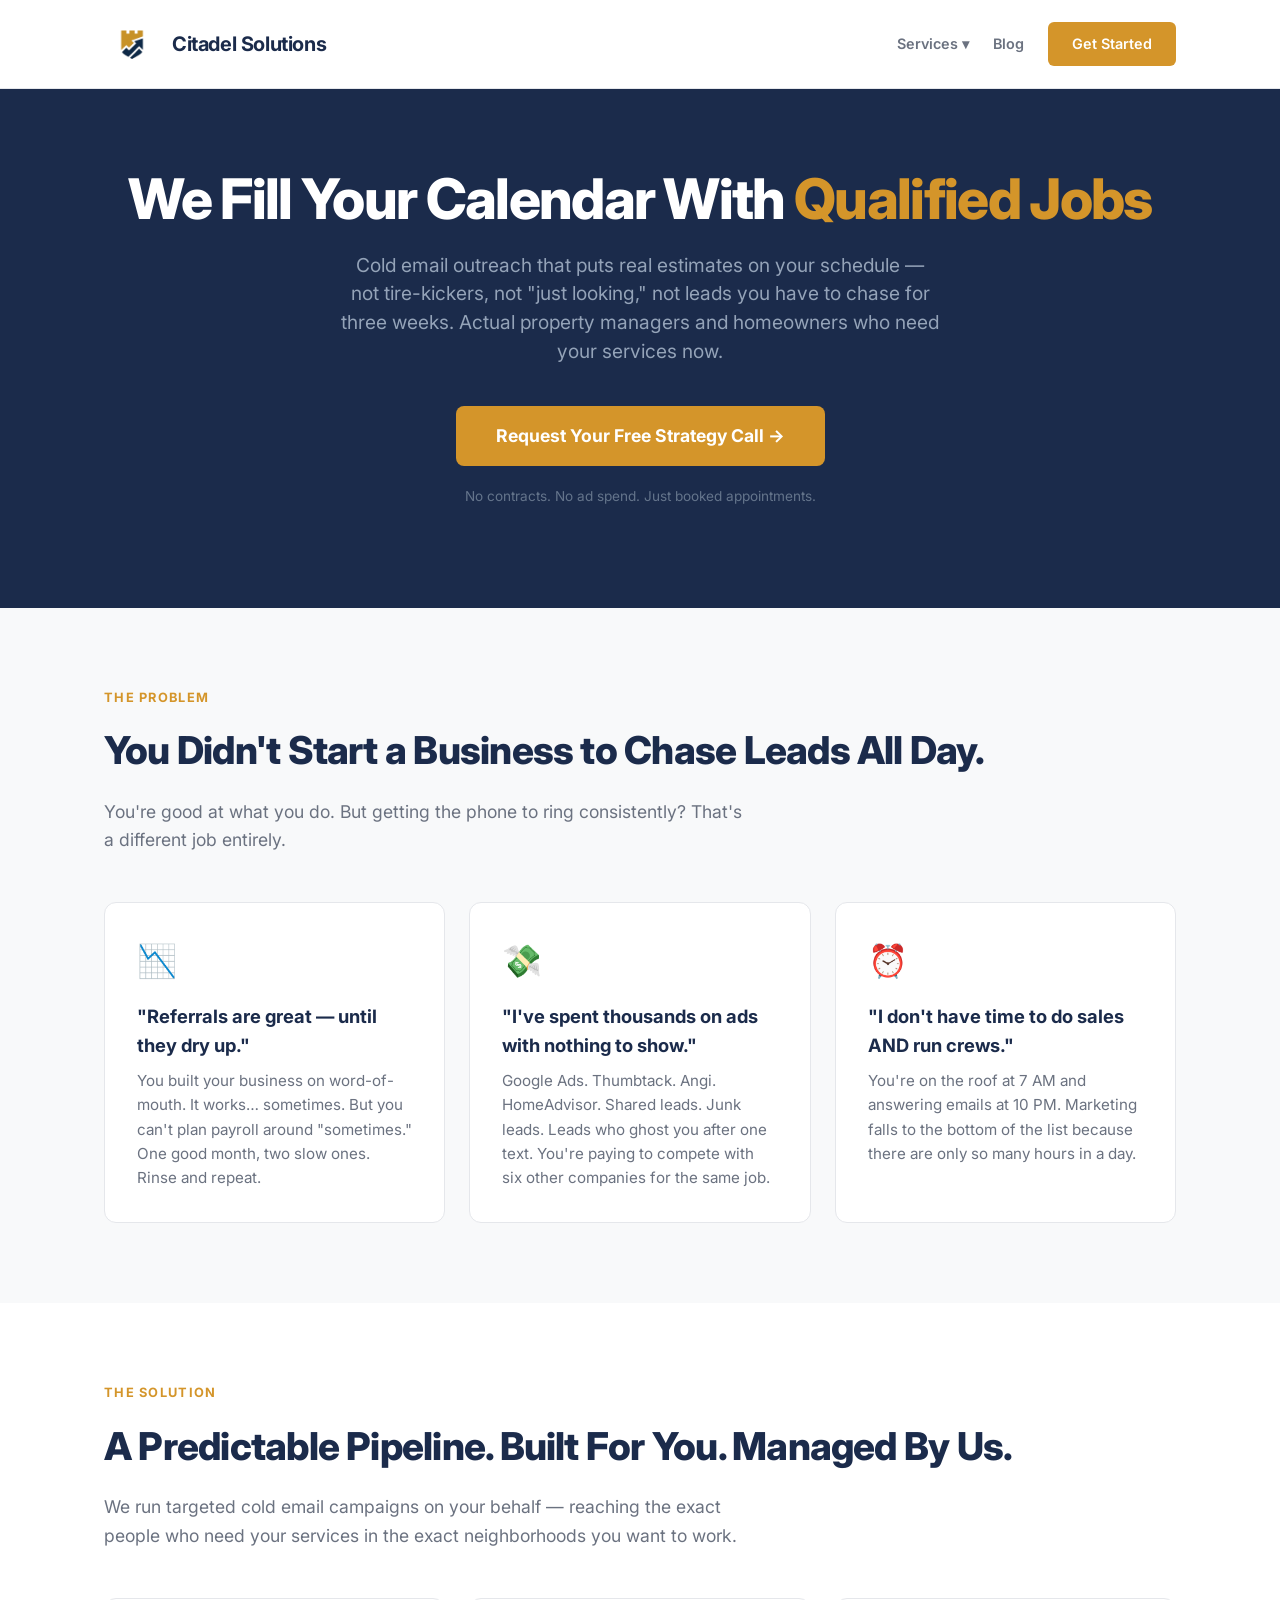
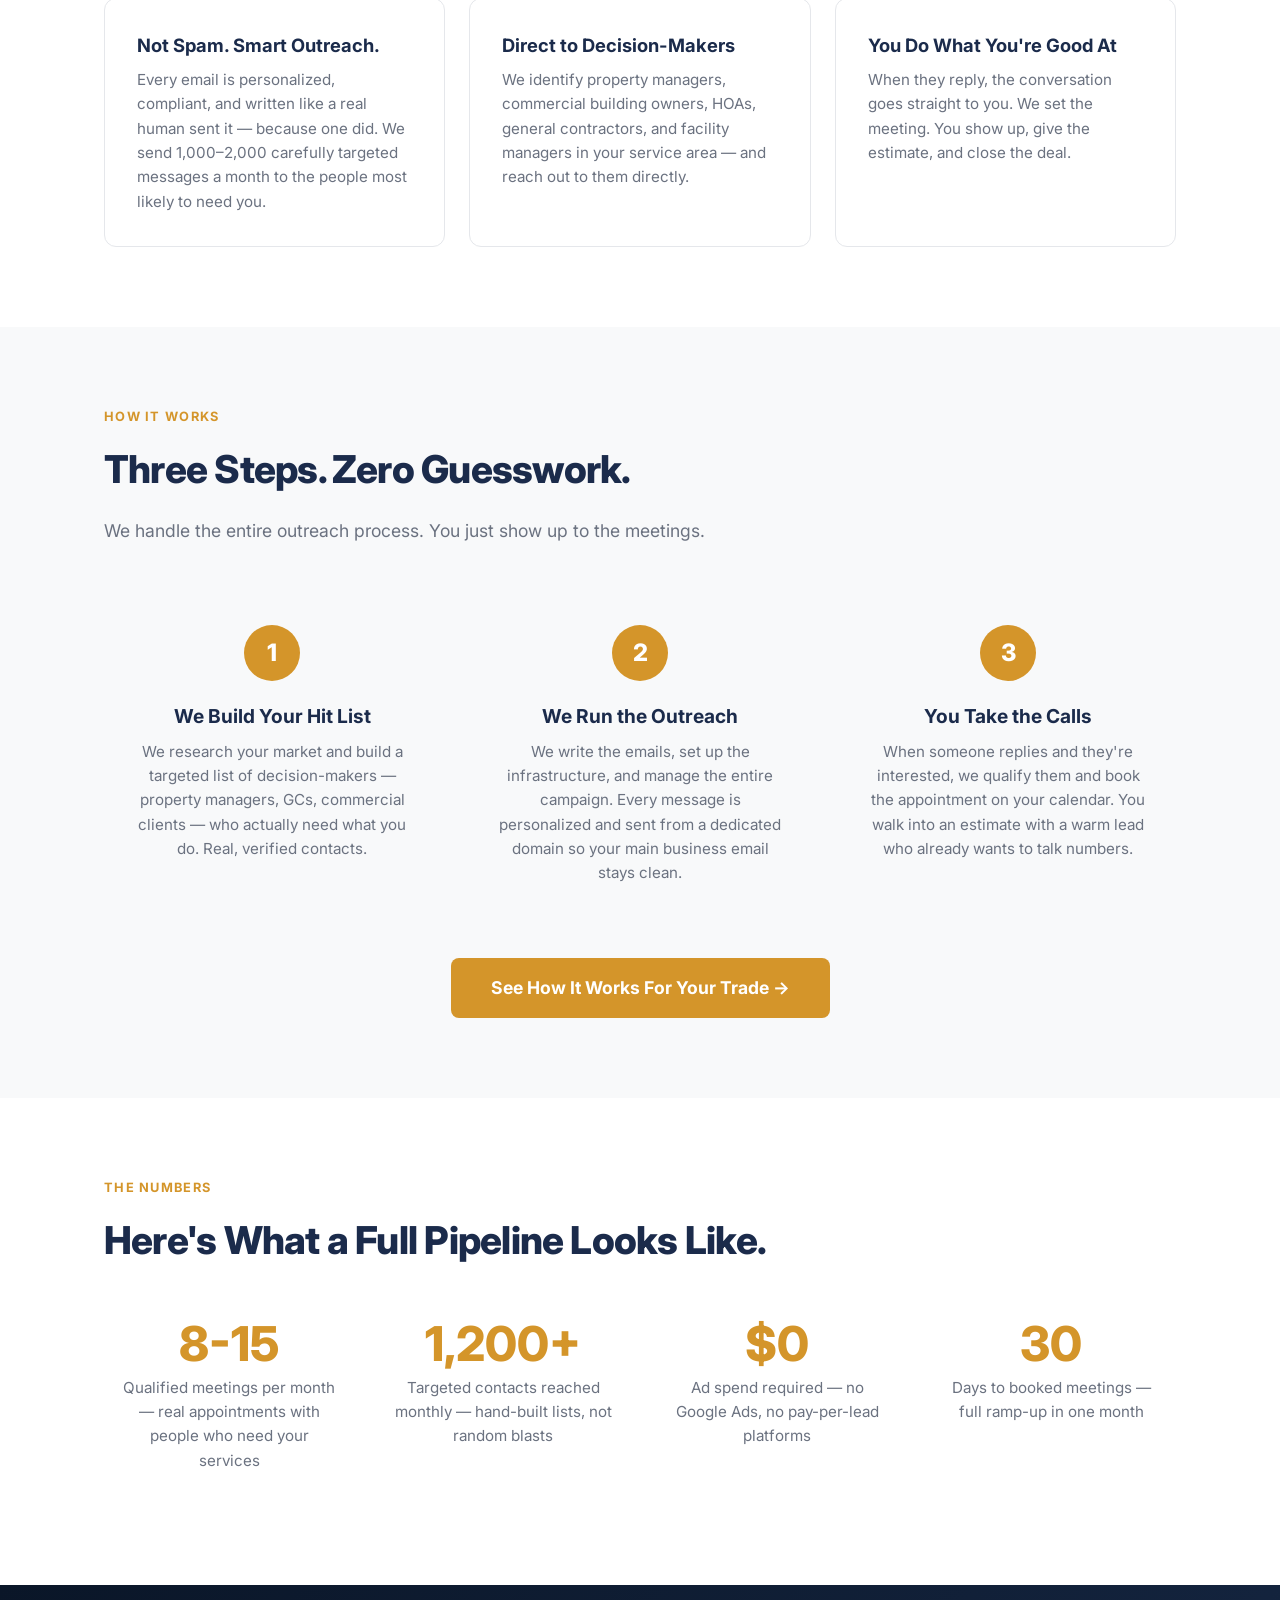
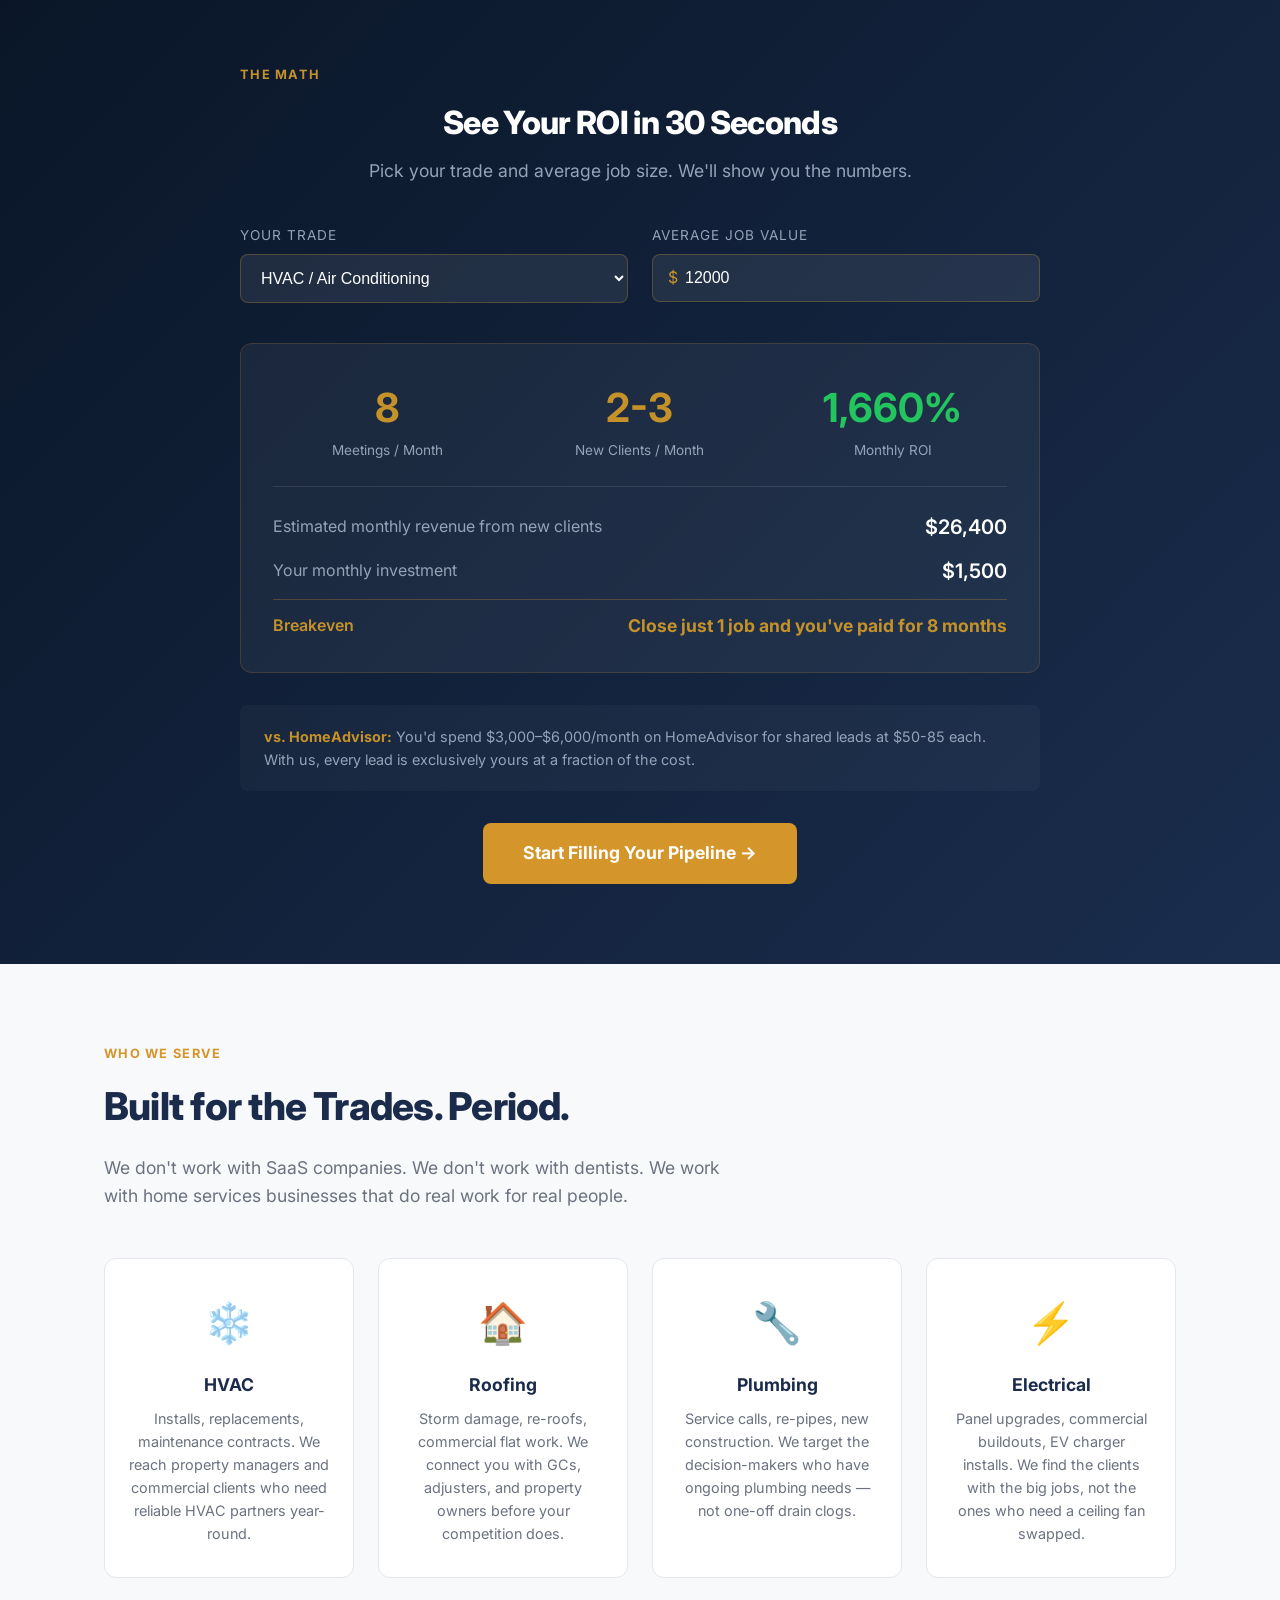
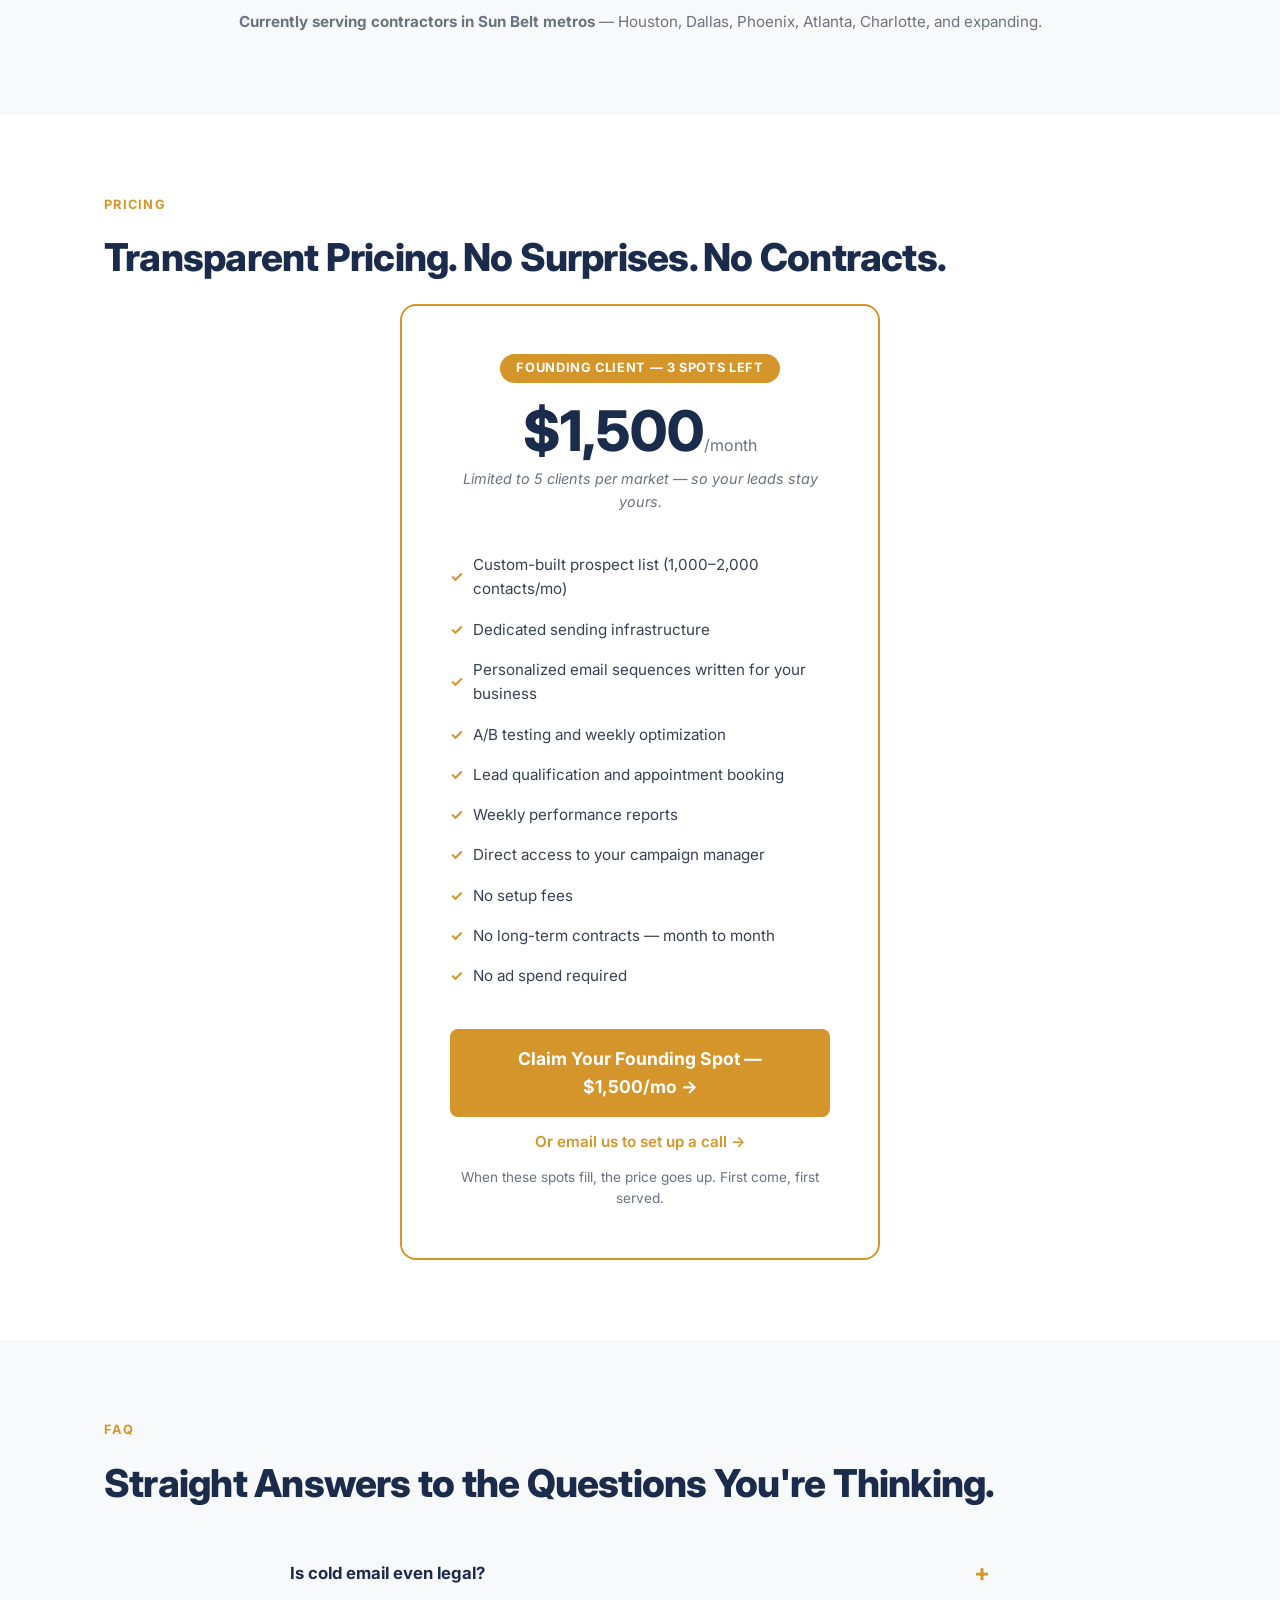
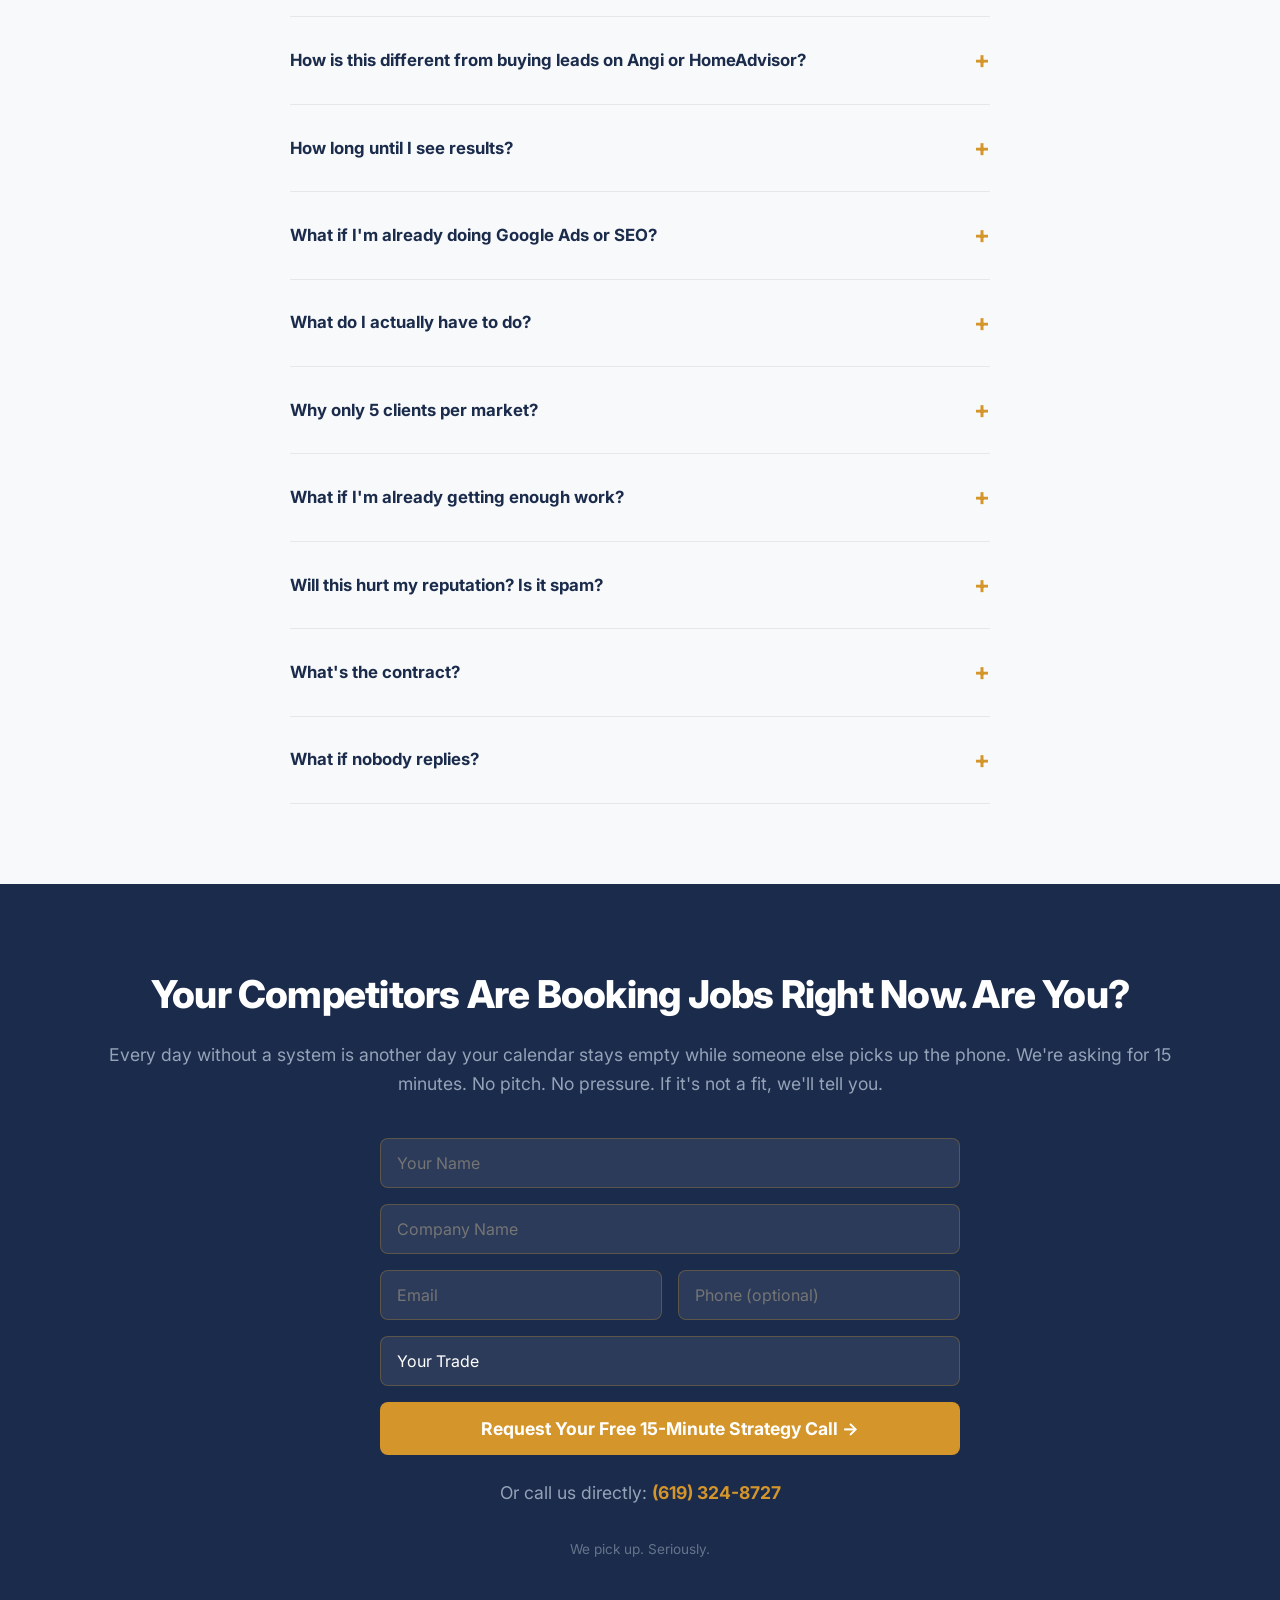
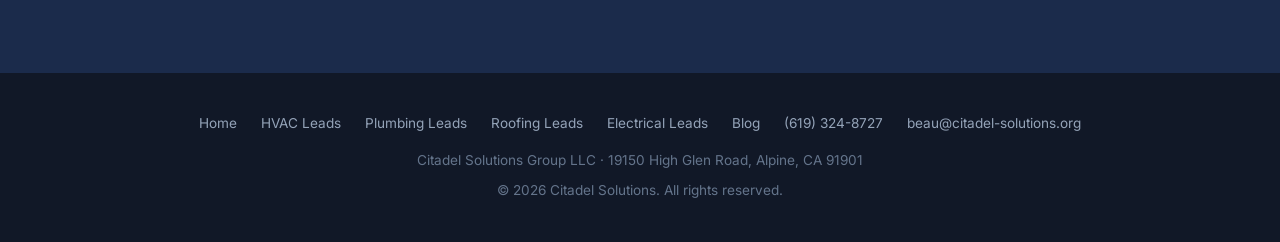
==== commit 740aeee8: "SEO: Add internal cross-linking across all trade + blog pages - Trade pages now cross-link to other " ====
--- a/index.html
+++ b/index.html
@@ -518,12 +518,14 @@
 <footer>
   <div class="container">
     <div class="footer-links">
+      <a href="/">Home</a>
+      <a href="/hvac-lead-generation.html">HVAC Leads</a>
+      <a href="/plumbing-lead-generation.html">Plumbing Leads</a>
+      <a href="/roofing-lead-generation.html">Roofing Leads</a>
+      <a href="/electrical-lead-generation.html">Electrical Leads</a>
+      <a href="/blog.html">Blog</a>
       <a href="tel:+16193248727">(619) 324-8727</a>
       <a href="mailto:beau@citadel-solutions.org">beau@citadel-solutions.org</a>
-      <a href="/blog-contractor-lead-generation.html">Blog</a>
-      <a href="/blog-hvac-marketing-houston.html">HVAC Marketing Houston</a>
-      <a href="/blog-plumbing-marketing-texas.html">Plumbing Marketing Texas</a>
-      <a href="/blog-roofing-leads-phoenix.html">Roofing Leads Phoenix</a>
     </div>
     <p>Citadel Solutions Group LLC · 19150 High Glen Road, Alpine, CA 91901</p>
     <p style="margin-top:8px;">© 2026 Citadel Solutions. All rights reserved.</p>
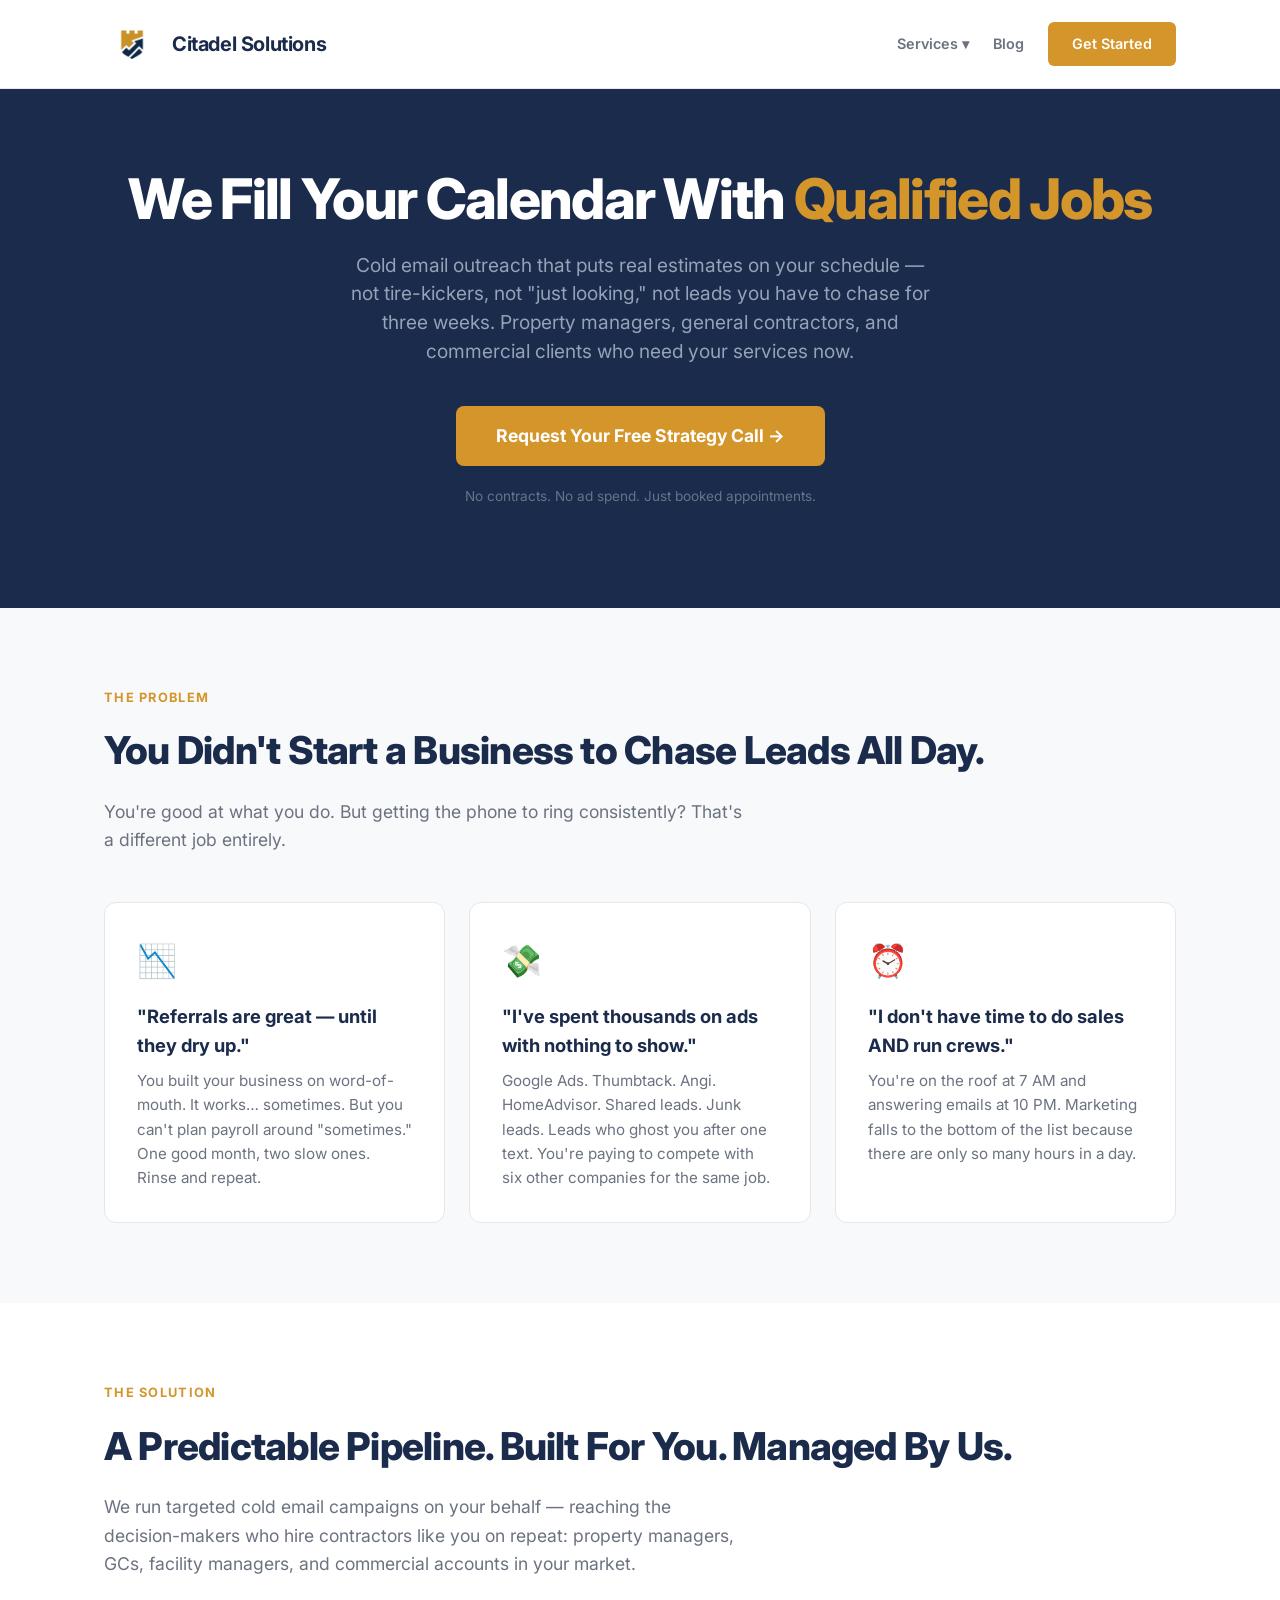
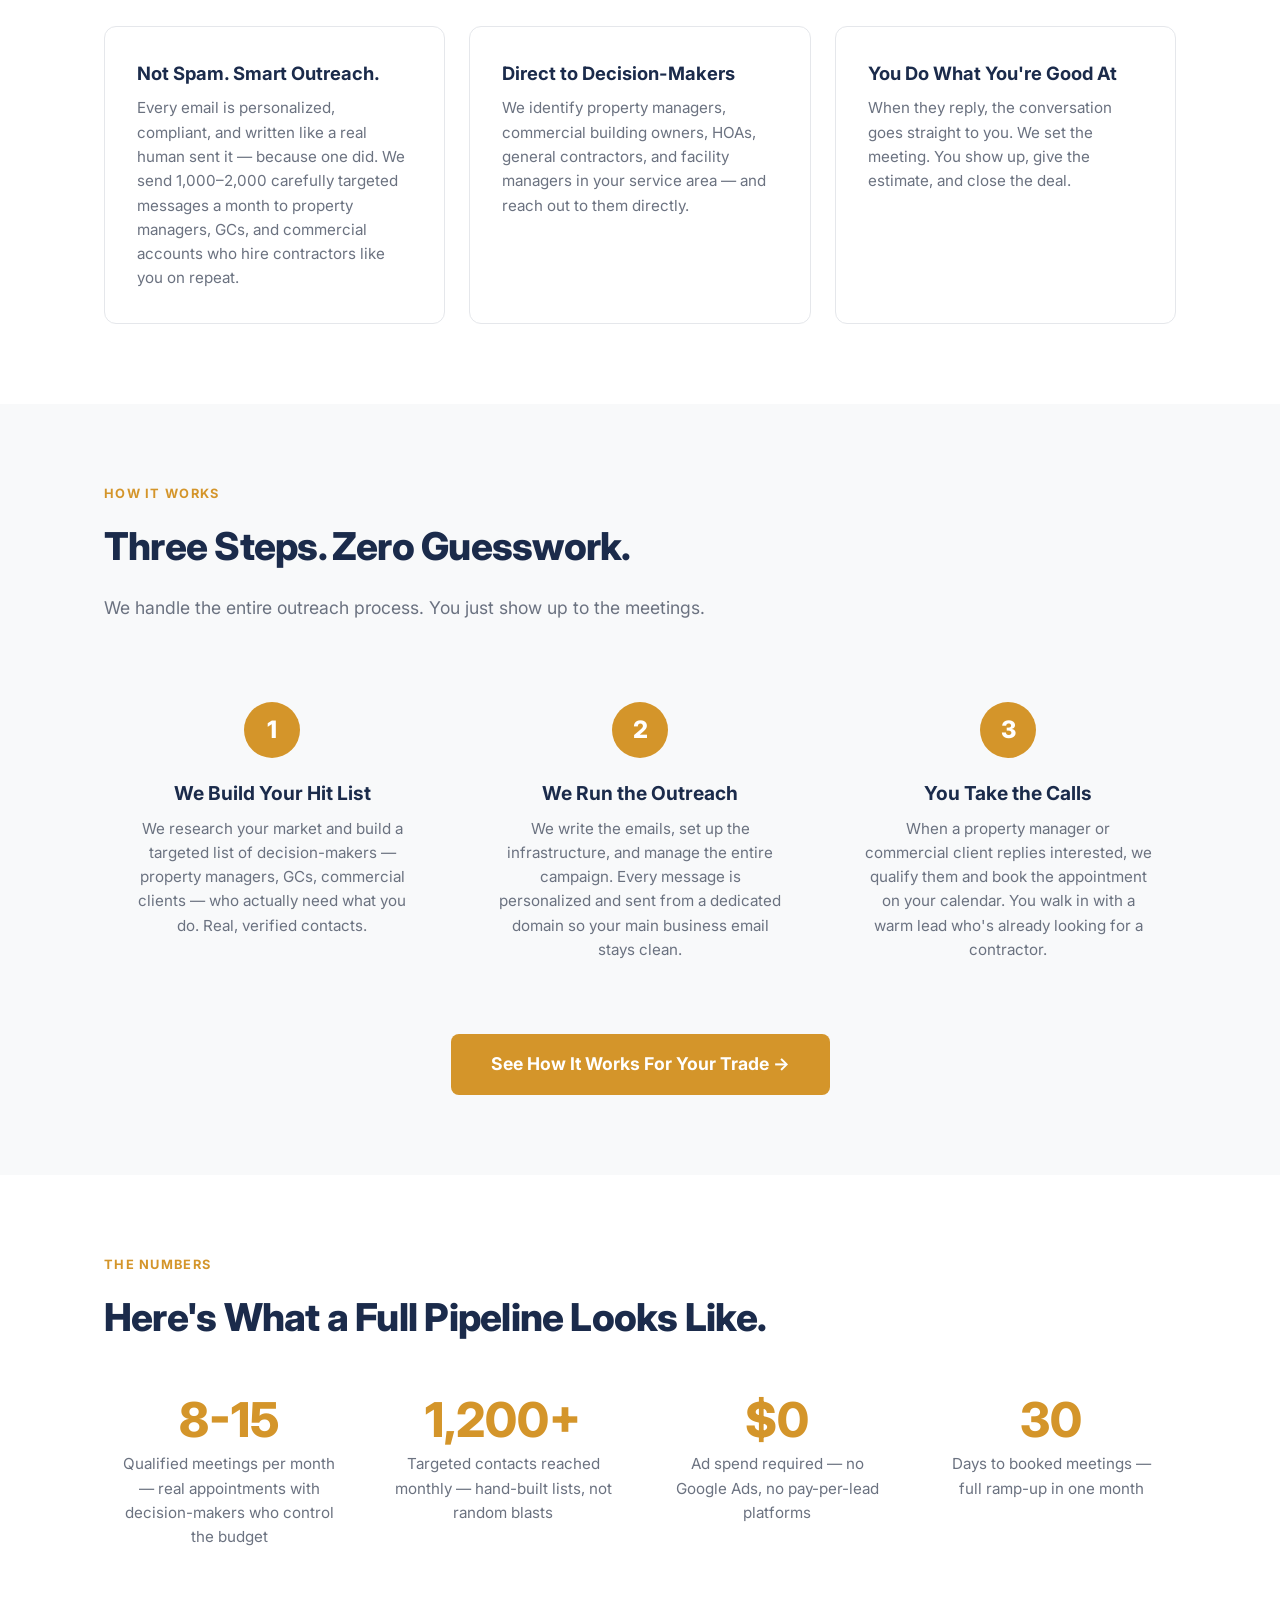
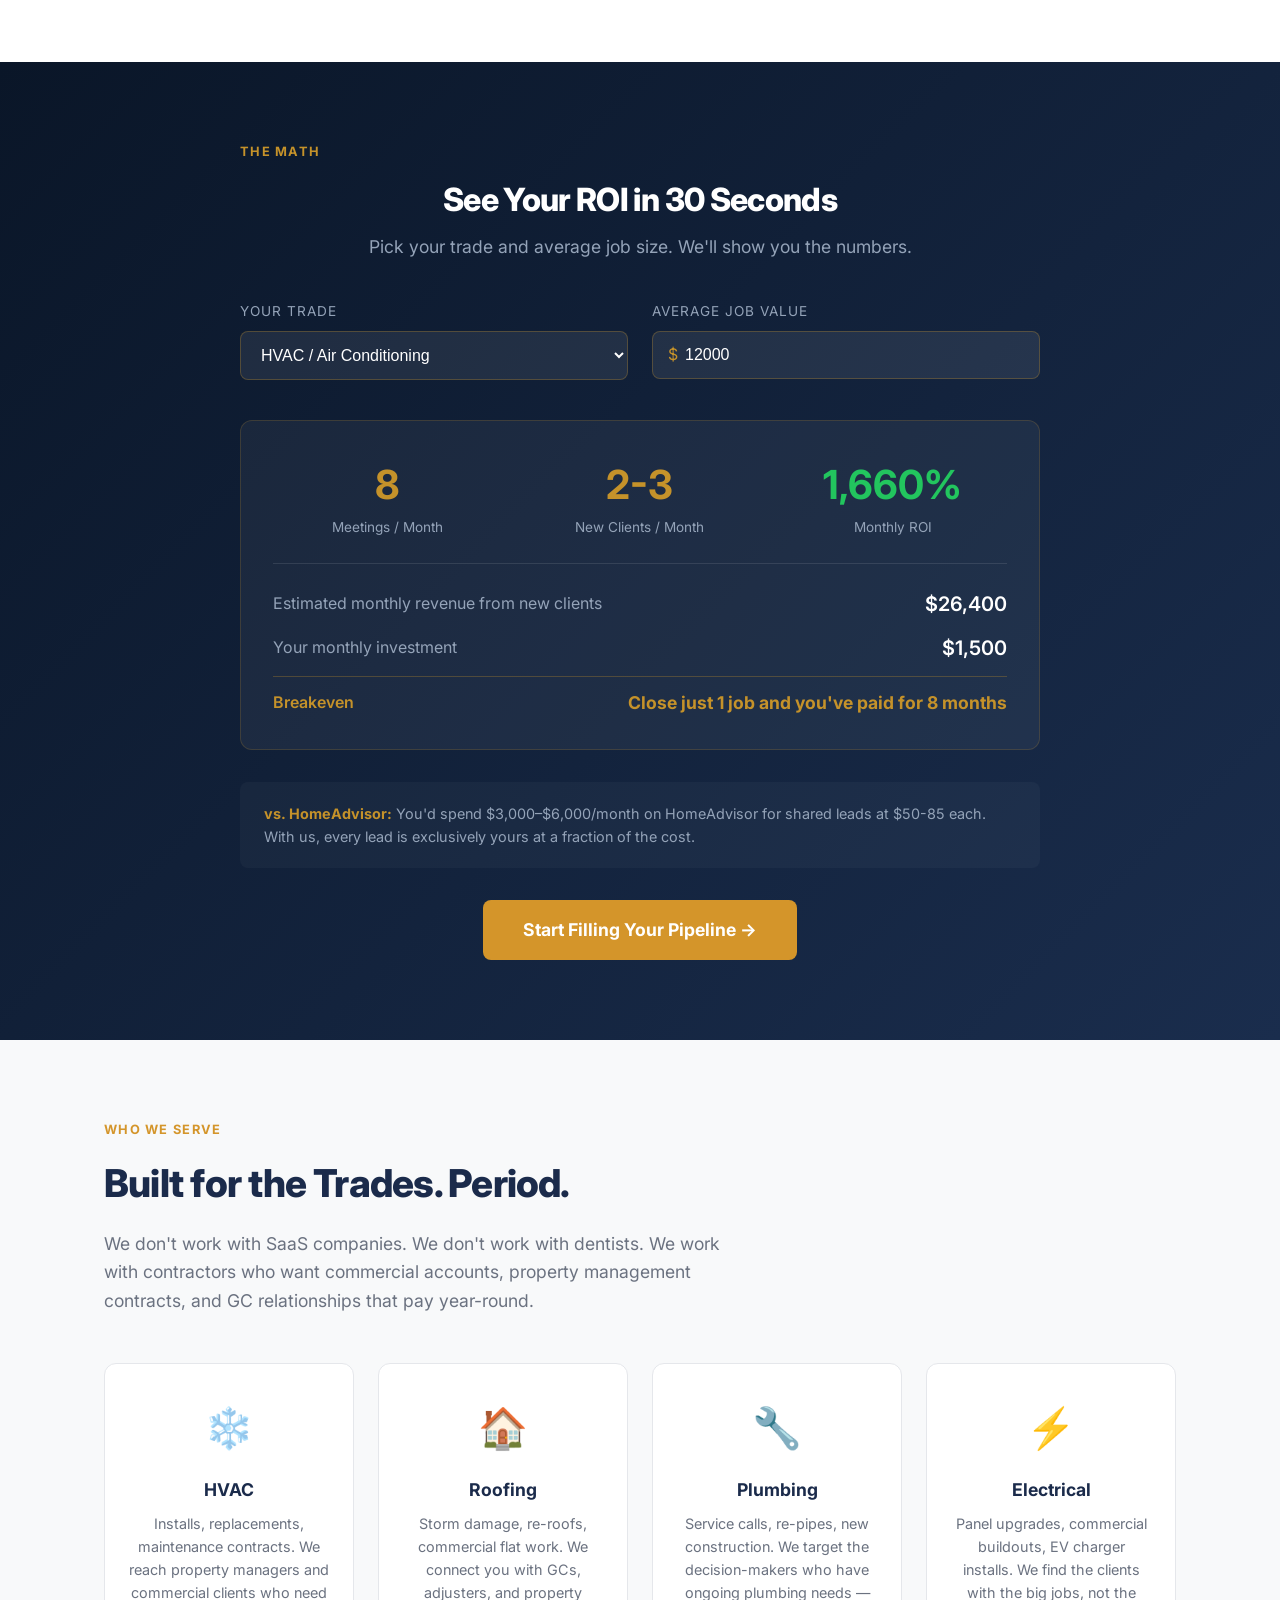
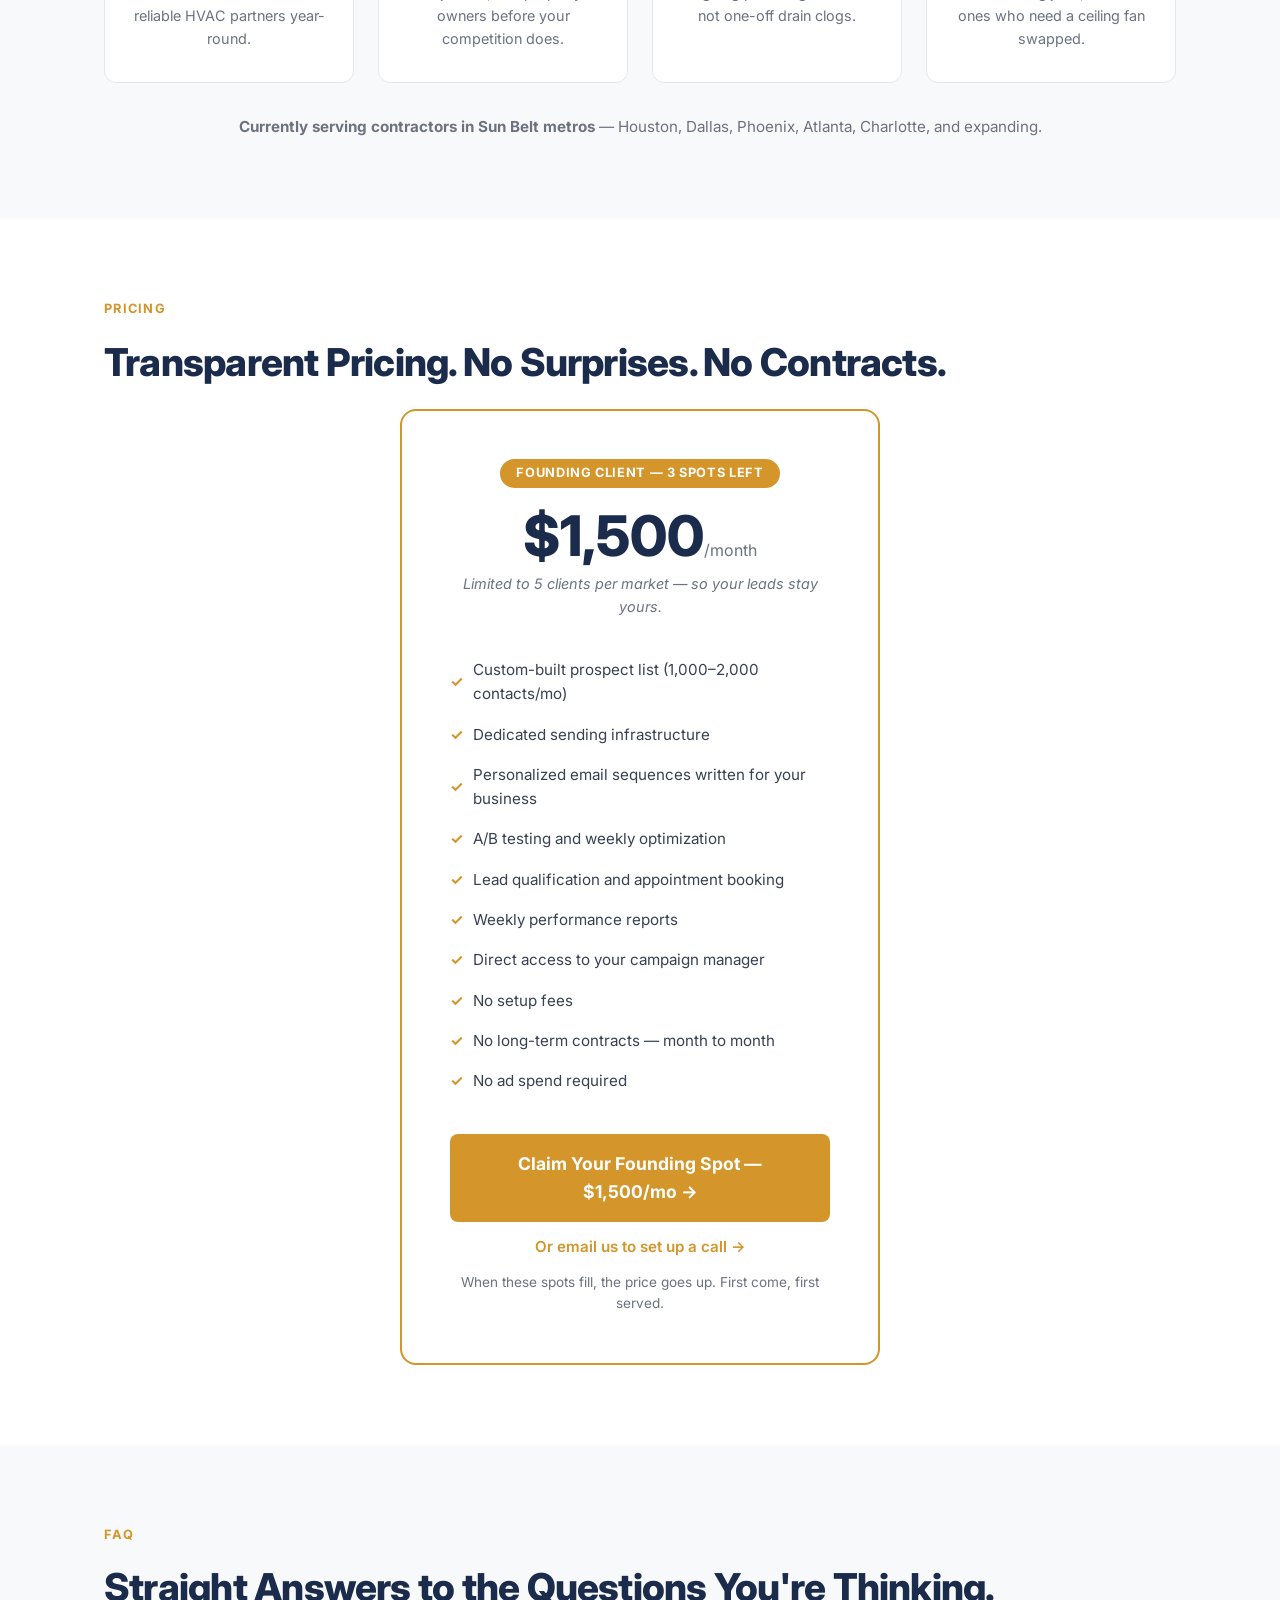
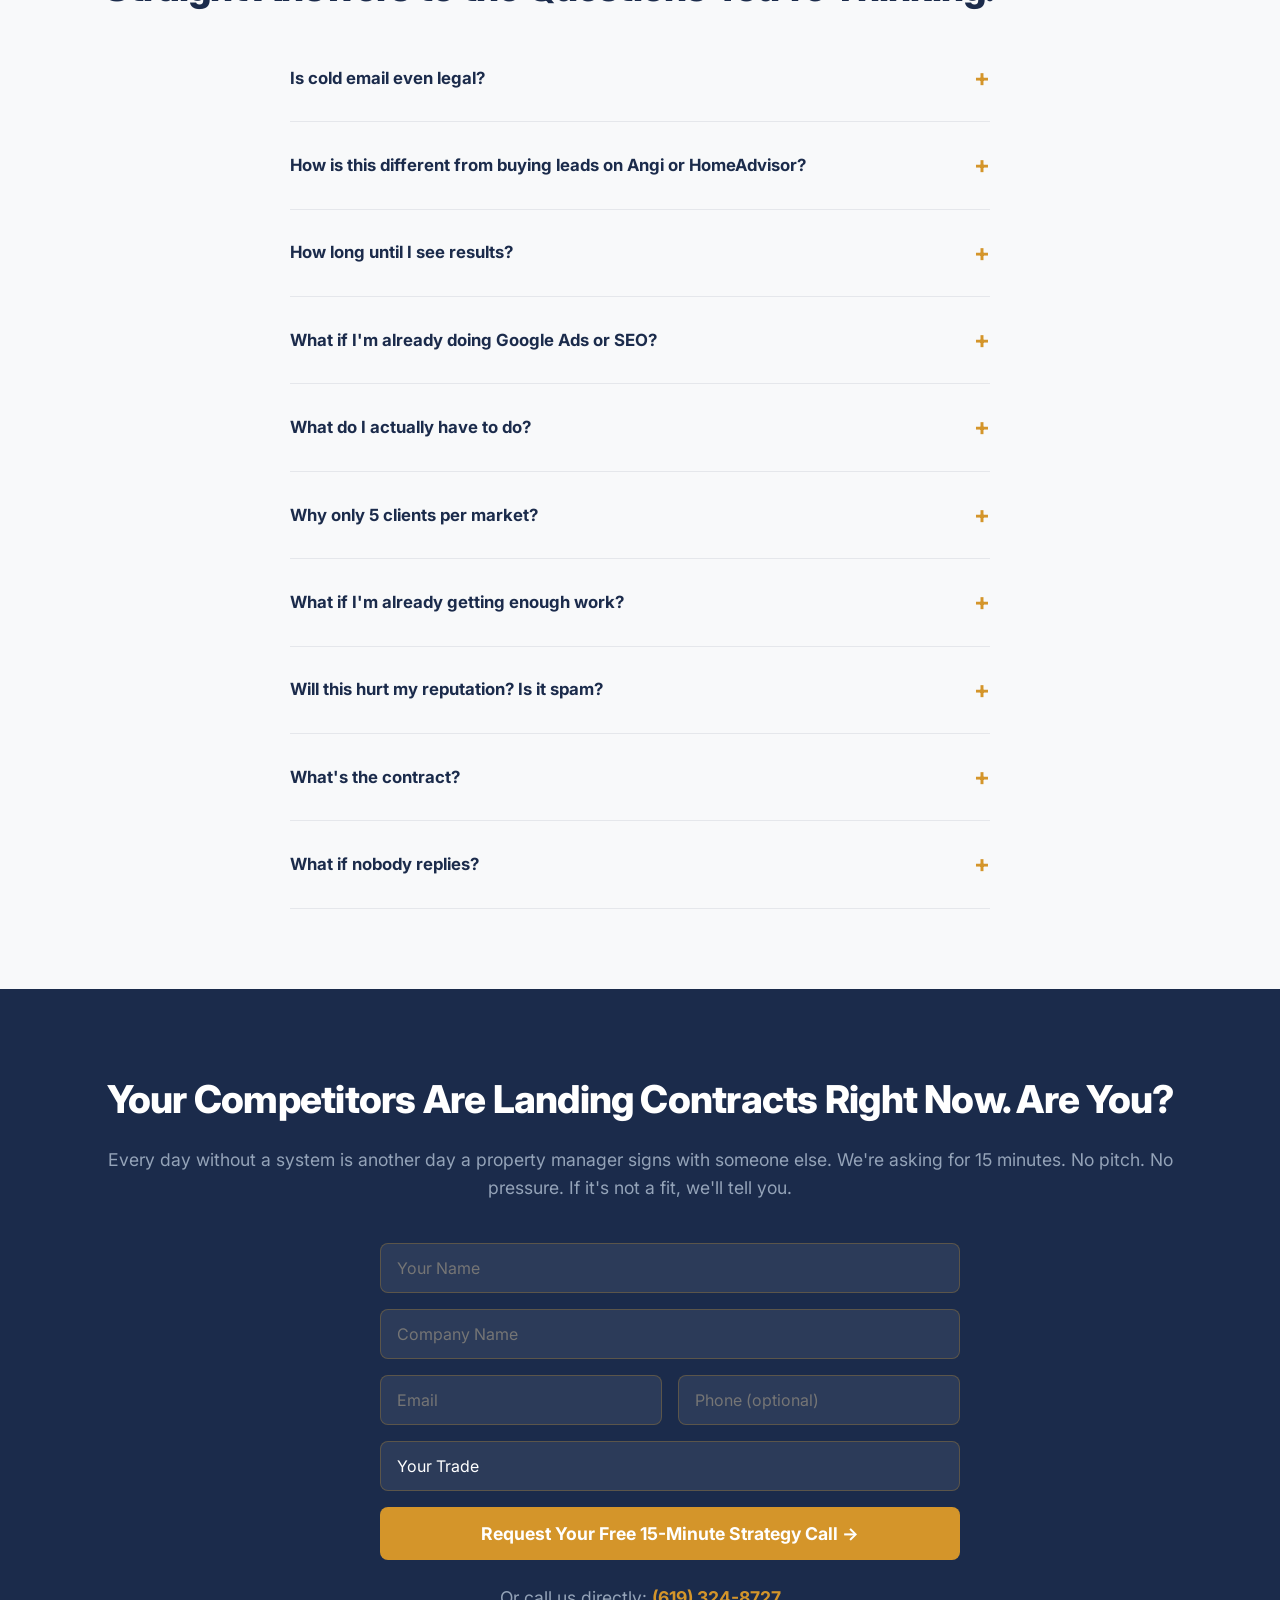
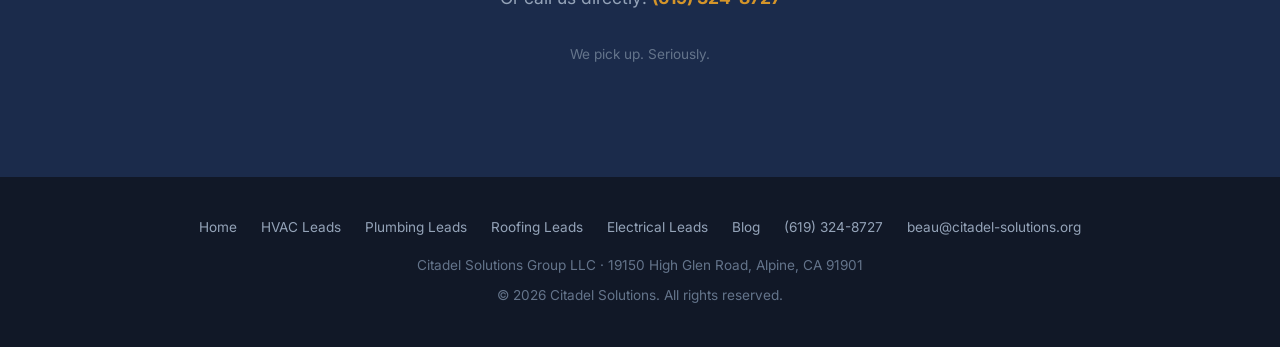
==== commit 3a46320f: "Fix: consistent B2B messaging — no homeowner references" ====
--- a/index.html
+++ b/index.html
@@ -29,7 +29,7 @@
     "name": "Citadel Solutions",
     "url": "https://citadel-solutions.org",
     "logo": "https://citadel-solutions.org/assets/images/csg-logo-primary-transparent.png",
-    "description": "B2B cold email lead generation for HVAC, roofing, plumbing, and electrical contractors. We fill your calendar with qualified job estimates.",
+    "description": "B2B cold email lead generation for HVAC, roofing, plumbing, and electrical contractors. We connect you with property managers, GCs, and commercial clients who need your services on repeat.",
     "telephone": "+1-619-324-8727",
     "email": "beau@citadel-solutions.org",
     "address": {
@@ -155,7 +155,7 @@
 <section class="hero" style="background:#1B2B4B; color:#FFFFFF; padding:80px 0 100px;">
   <div class="container">
     <h1 style="color:#FFFFFF;">We Fill Your Calendar With <span class="gold" style="color:#D4952A;">Qualified Jobs</span></h1>
-    <p class="subtitle">Cold email outreach that puts real estimates on your schedule — not tire-kickers, not "just looking," not leads you have to chase for three weeks. Actual property managers and homeowners who need your services now.</p>
+    <p class="subtitle">Cold email outreach that puts real estimates on your schedule — not tire-kickers, not "just looking," not leads you have to chase for three weeks. Property managers, general contractors, and commercial clients who need your services now.</p>
     <a href="mailto:beau@citadel-solutions.org?subject=Free%20Strategy%20Call%20Request&body=Hi%20Beau%2C%0A%0AI%27m%20interested%20in%20learning%20how%20Citadel%20Solutions%20can%20help%20my%20business.%20What%20times%20work%20for%20a%20quick%20call%3F%0A%0AThanks" class="cta-button">Request Your Free Strategy Call →</a>
     <p class="trust-line">No contracts. No ad spend. Just booked appointments.</p>
   </div>
@@ -192,11 +192,11 @@
   <div class="container">
     <p class="section-label">The Solution</p>
     <h2>A Predictable Pipeline. Built For You. Managed By Us.</h2>
-    <p class="section-sub">We run targeted cold email campaigns on your behalf — reaching the exact people who need your services in the exact neighborhoods you want to work.</p>
+    <p class="section-sub">We run targeted cold email campaigns on your behalf — reaching the decision-makers who hire contractors like you on repeat: property managers, GCs, facility managers, and commercial accounts in your market.</p>
     <div class="problems-grid">
       <div class="problem-card">
         <h3>Not Spam. Smart Outreach.</h3>
-        <p>Every email is personalized, compliant, and written like a real human sent it — because one did. We send 1,000–2,000 carefully targeted messages a month to the people most likely to need you.</p>
+        <p>Every email is personalized, compliant, and written like a real human sent it — because one did. We send 1,000–2,000 carefully targeted messages a month to property managers, GCs, and commercial accounts who hire contractors like you on repeat.</p>
       </div>
       <div class="problem-card">
         <h3>Direct to Decision-Makers</h3>
@@ -230,7 +230,7 @@
       <div class="step">
         <div class="step-number">3</div>
         <h3>You Take the Calls</h3>
-        <p>When someone replies and they're interested, we qualify them and book the appointment on your calendar. You walk into an estimate with a warm lead who already wants to talk numbers.</p>
+        <p>When a property manager or commercial client replies interested, we qualify them and book the appointment on your calendar. You walk in with a warm lead who's already looking for a contractor.</p>
       </div>
     </div>
     <div style="text-align:center; margin-top:40px;">
@@ -247,7 +247,7 @@
     <div class="stats-grid">
       <div class="stat">
         <div class="number">8-15</div>
-        <div class="label">Qualified meetings per month — real appointments with people who need your services</div>
+        <div class="label">Qualified meetings per month — real appointments with decision-makers who control the budget</div>
       </div>
       <div class="stat">
         <div class="number">1,200+</div>
@@ -348,7 +348,7 @@
   <div class="container">
     <p class="section-label">Who We Serve</p>
     <h2>Built for the Trades. Period.</h2>
-    <p class="section-sub">We don't work with SaaS companies. We don't work with dentists. We work with home services businesses that do real work for real people.</p>
+    <p class="section-sub">We don't work with SaaS companies. We don't work with dentists. We work with contractors who want commercial accounts, property management contracts, and GC relationships that pay year-round.</p>
     <div class="trades-grid">
       <div class="trade-card">
         <div class="icon">❄️</div>
@@ -435,7 +435,7 @@
       </details>
       <details class="faq-item">
         <summary>What if I'm already getting enough work?</summary>
-        <p>Great — but is it the <em>right</em> work? Cold email lets you target specific job types, commercial vs. residential, and geographic areas. Stop taking every $500 service call and start filling your pipeline with $10,000+ projects.</p>
+        <p>Great — but is it the <em>right</em> work? Cold email lets you target the accounts that actually move the needle — property management companies, commercial clients, GC relationships. Stop chasing $500 service calls and start landing $10,000+ contracts.</p>
       </details>
       <details class="faq-item">
         <summary>Will this hurt my reputation? Is it spam?</summary>
@@ -456,8 +456,8 @@
 <!-- FINAL CTA -->
 <section class="final-cta">
   <div class="container">
-    <h2>Your Competitors Are Booking Jobs Right Now. Are You?</h2>
-    <p>Every day without a system is another day your calendar stays empty while someone else picks up the phone. We're asking for 15 minutes. No pitch. No pressure. If it's not a fit, we'll tell you.</p>
+    <h2>Your Competitors Are Landing Contracts Right Now. Are You?</h2>
+    <p>Every day without a system is another day a property manager signs with someone else. We're asking for 15 minutes. No pitch. No pressure. If it's not a fit, we'll tell you.</p>
     
     <!-- Lead Capture Form -->
     <div id="contact-form-wrapper" style="max-width:520px; margin:40px auto 0; text-align:left;">
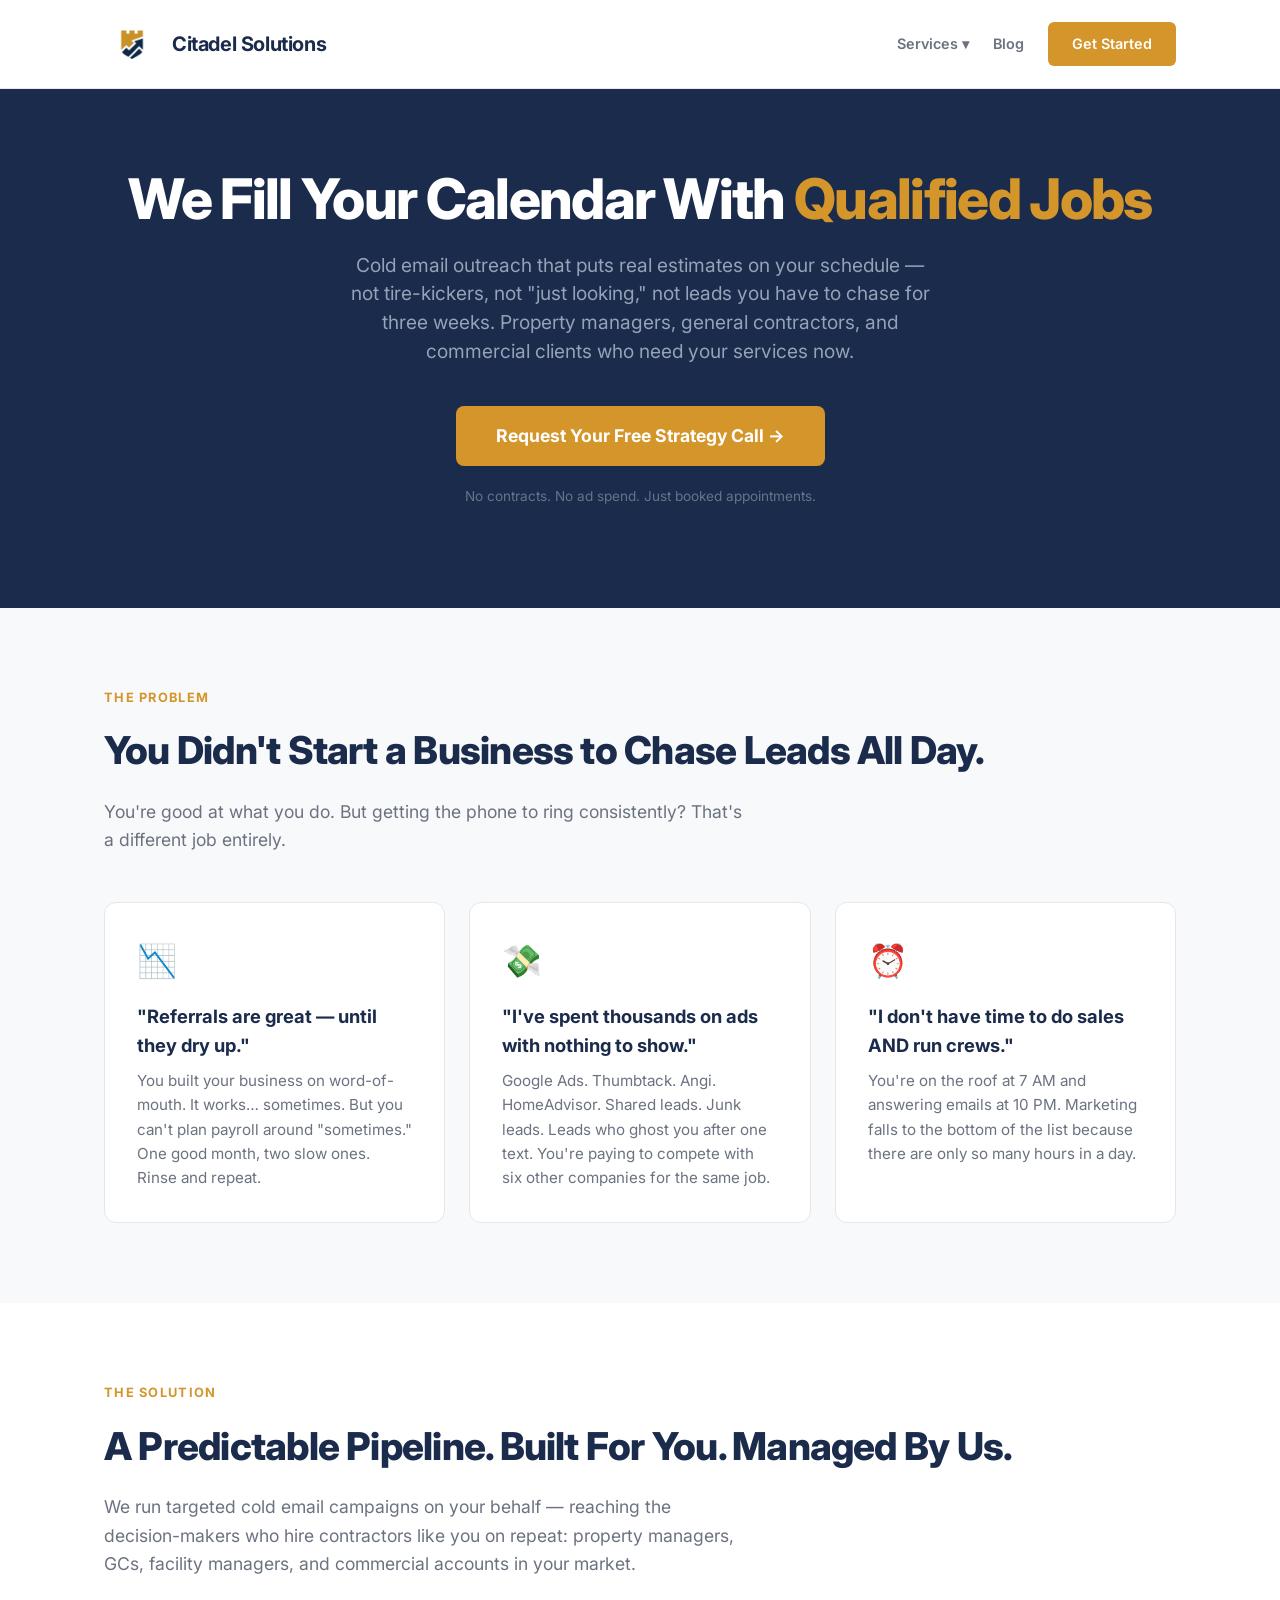
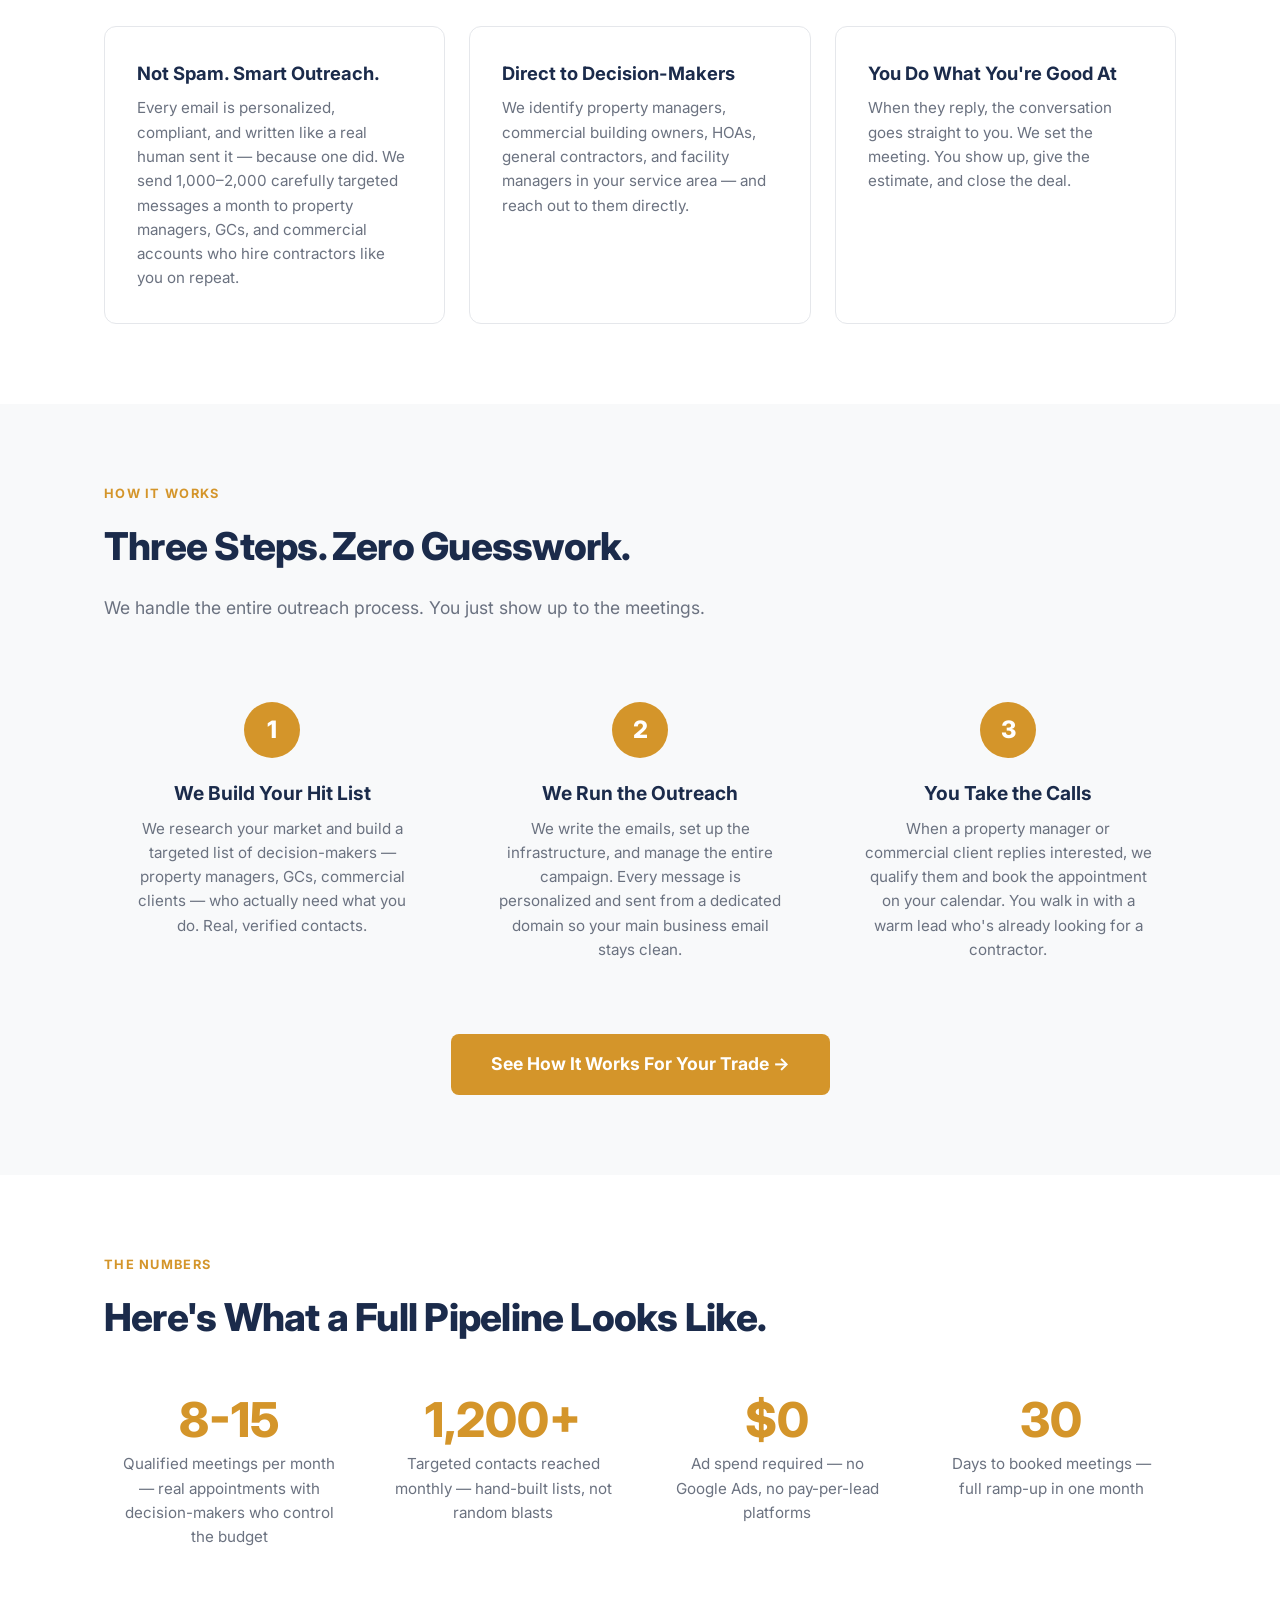
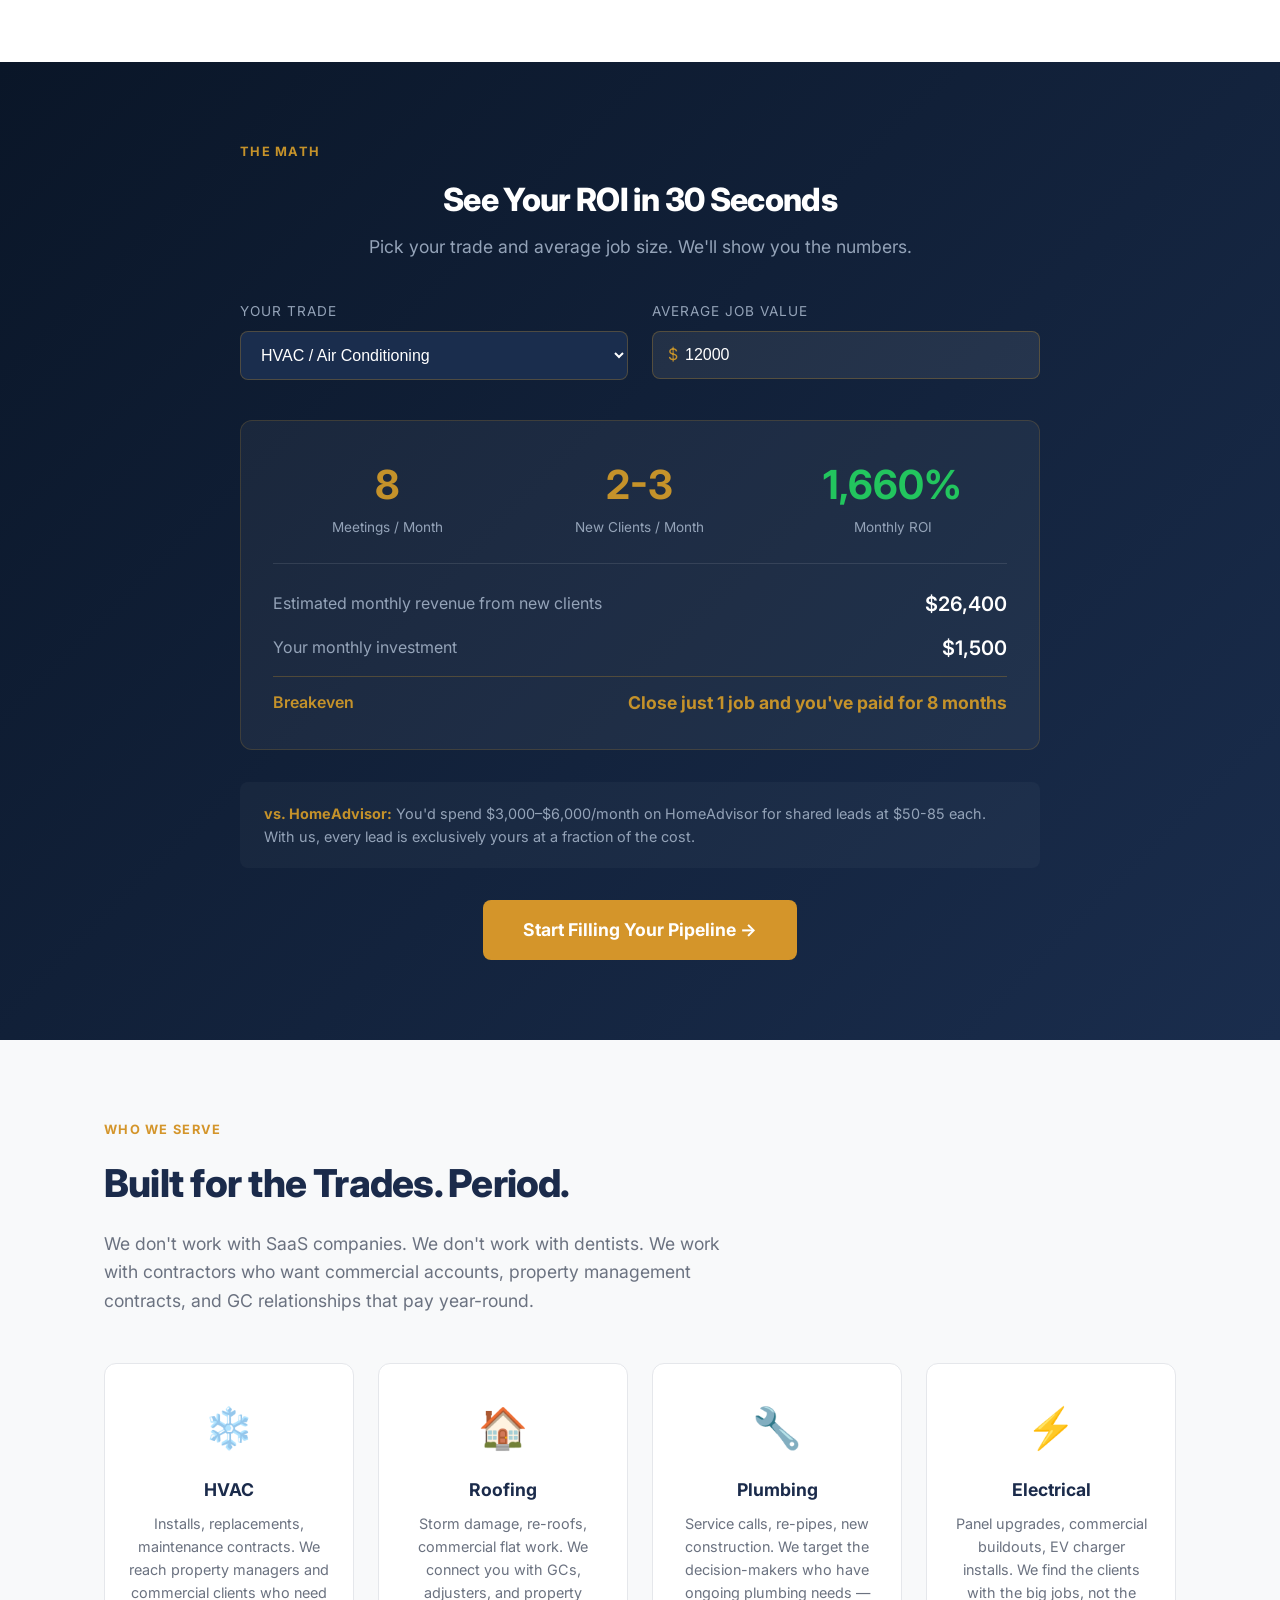
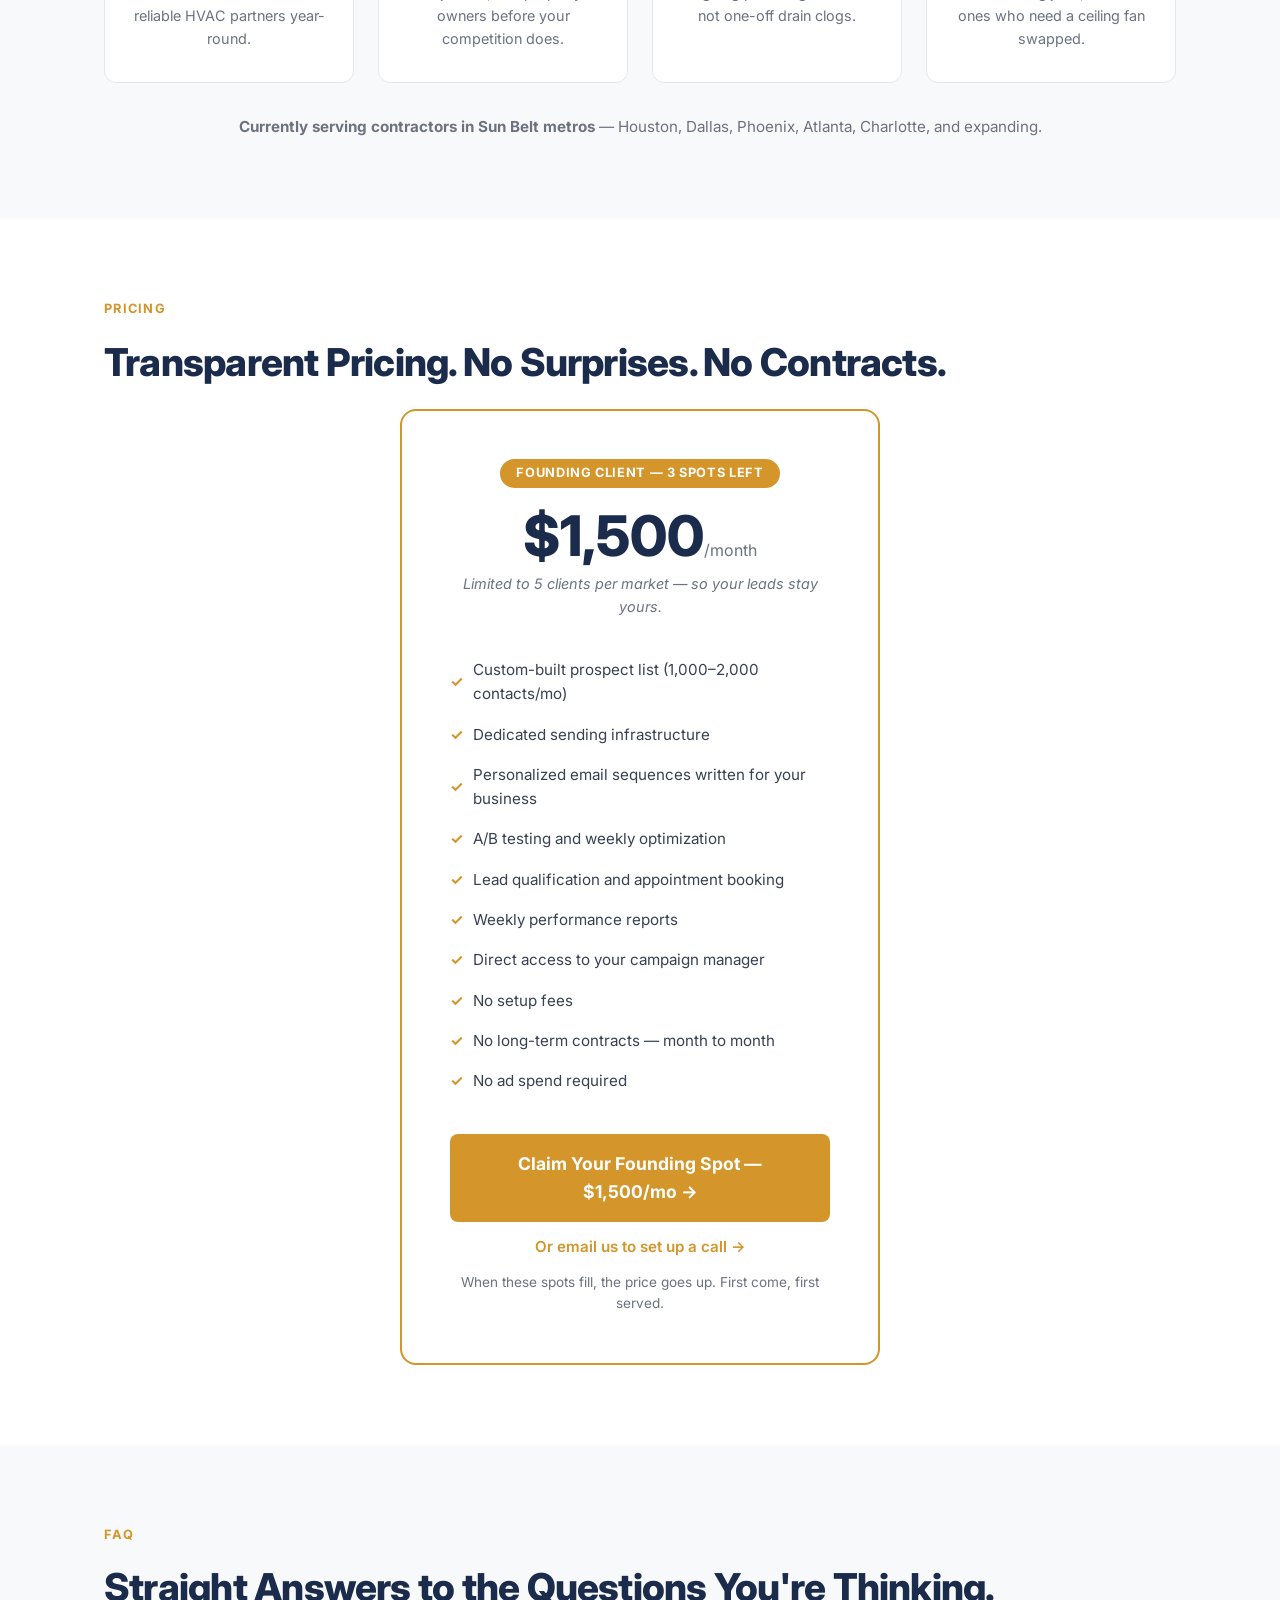
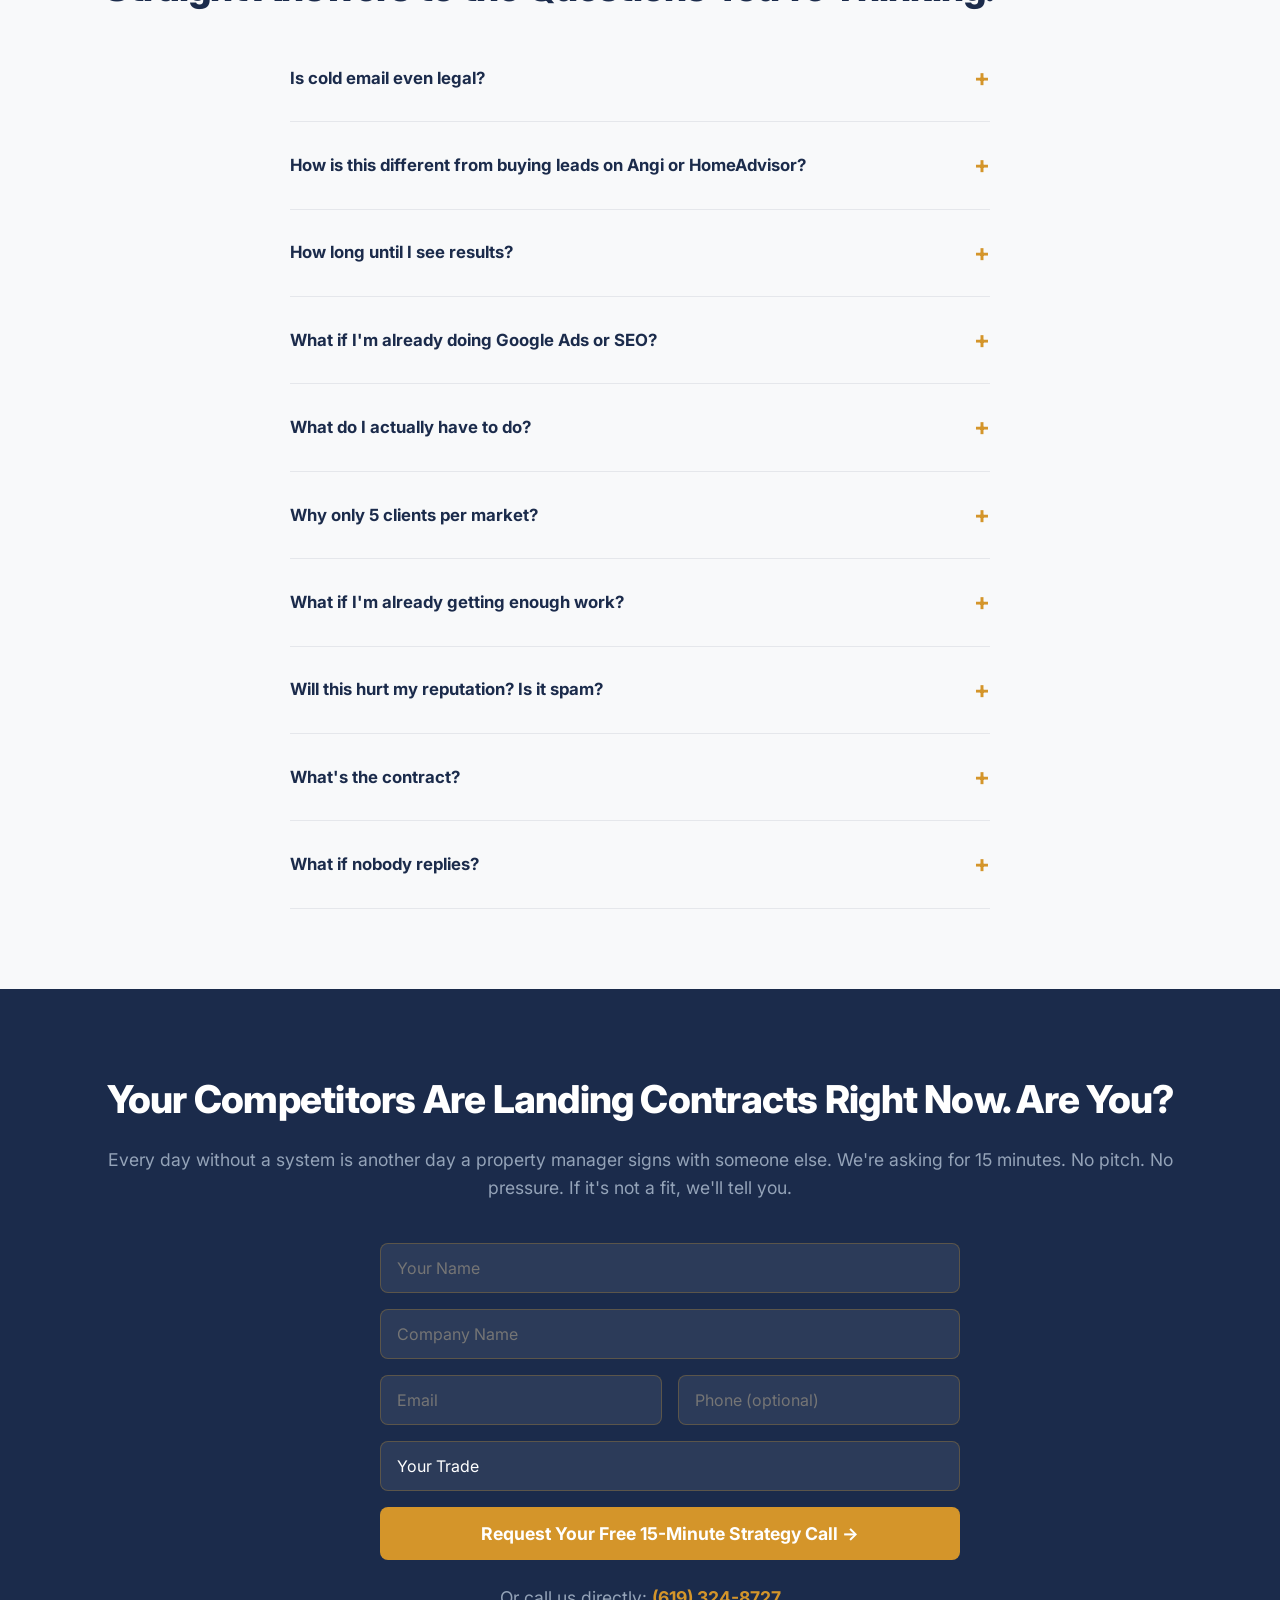
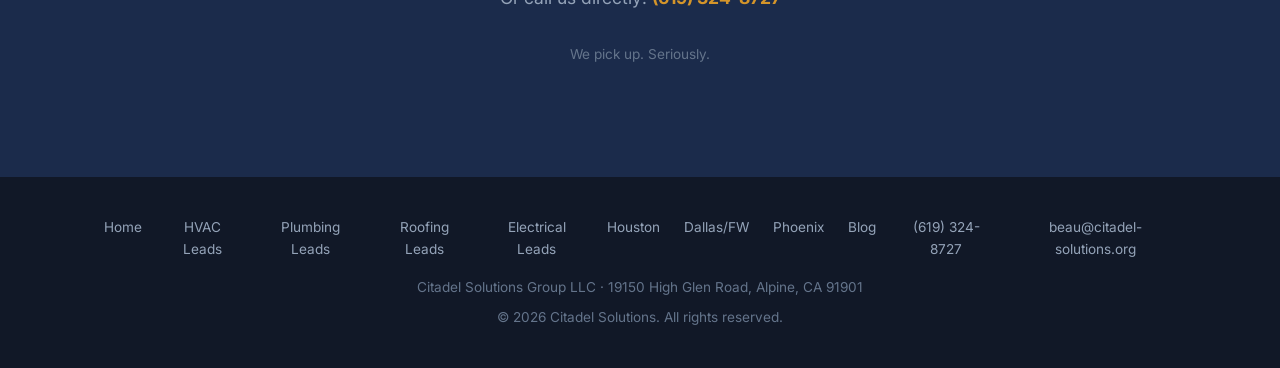
==== commit 72e5f2dd: "Add metro-specific landing pages (Houston, DFW, Phoenix) + update sitemap & footer nav" ====
--- a/index.html
+++ b/index.html
@@ -275,11 +275,12 @@
     <div style="display:grid; grid-template-columns:1fr 1fr; gap:24px; margin-bottom:40px;" id="calc-inputs">
       <div>
         <label style="display:block; font-size:0.85rem; color:#94a3b8; margin-bottom:8px; text-transform:uppercase; letter-spacing:1px;">Your Trade</label>
-        <select id="calc-trade" onchange="updateCalculator()" style="width:100%; padding:14px 16px; background:rgba(255,255,255,0.08); border:1px solid rgba(197,146,42,0.3); border-radius:8px; color:#fff; font-size:1rem; cursor:pointer;">
-          <option value="hvac">HVAC / Air Conditioning</option>
-          <option value="roofing">Roofing</option>
-          <option value="plumbing">Plumbing</option>
-          <option value="electrical">Electrical</option>
+        <select id="calc-trade" onchange="updateCalculator()" style="width:100%; padding:14px 16px; background:#1a2d4d; border:1px solid rgba(197,146,42,0.3); border-radius:8px; color:#fff; font-size:1rem; cursor:pointer;">
+          <option value="hvac" style="background:#1a2d4d; color:#fff;">HVAC / Air Conditioning</option>
+          <option value="roofing" style="background:#1a2d4d; color:#fff;">Roofing</option>
+          <option value="plumbing" style="background:#1a2d4d; color:#fff;">Plumbing</option>
+          <option value="electrical" style="background:#1a2d4d; color:#fff;">Electrical</option>
+          <option value="other" style="background:#1a2d4d; color:#fff;">Other</option>
         </select>
       </div>
       <div>
@@ -336,7 +337,7 @@
 </section>
 
 <script>
-const tradeDefaults={hvac:{jobValue:12000,meetings:8,closeRate:.28},roofing:{jobValue:25000,meetings:7,closeRate:.25},plumbing:{jobValue:8000,meetings:9,closeRate:.30},electrical:{jobValue:15000,meetings:7,closeRate:.27}};
+const tradeDefaults={hvac:{jobValue:12000,meetings:8,closeRate:.28},roofing:{jobValue:25000,meetings:7,closeRate:.25},plumbing:{jobValue:8000,meetings:9,closeRate:.30},electrical:{jobValue:15000,meetings:7,closeRate:.27},other:{jobValue:10000,meetings:8,closeRate:.25}};
 function updateCalculator(){const t=document.getElementById('calc-trade').value,j=parseInt(document.getElementById('calc-jobvalue').value)||tradeDefaults[t].jobValue,d=tradeDefaults[t],m=d.meetings,c=Math.round(m*d.closeRate*10)/10,mn=Math.floor(c),mx=Math.ceil(c+.5),r=Math.round(c*j),inv=1500,roi=Math.round((r-inv)/inv*100),bm=Math.round(j/inv);document.getElementById('calc-meetings').textContent=m;document.getElementById('calc-clients').textContent=mn+'-'+mx;document.getElementById('calc-roi').textContent=roi.toLocaleString()+'%';document.getElementById('calc-revenue').textContent='$'+r.toLocaleString();document.getElementById('calc-breakeven').textContent=bm>=2?'Close just 1 job and you\'ve paid for '+bm+' months':'Every closed deal returns '+Math.round(j/inv)+'x your investment';const h=t==='roofing'?'75-100':t==='hvac'?'50-85':t==='plumbing'?'40-75':'45-80',hm=t==='roofing'?'$4,000–$8,000':'$3,000–$6,000';document.getElementById('calc-comparison').innerHTML='You\'d spend '+hm+'/month on HomeAdvisor for shared leads at $'+h+' each. With us, every lead is exclusively yours at a fraction of the cost.'}
 document.getElementById('calc-trade').addEventListener('change',function(){document.getElementById('calc-jobvalue').value=tradeDefaults[this.value].jobValue;updateCalculator()});
 updateCalculator();
@@ -461,7 +462,7 @@
     
     <!-- Lead Capture Form -->
     <div id="contact-form-wrapper" style="max-width:520px; margin:40px auto 0; text-align:left;">
-      <form id="contact-form" action="https://formspree.io/f/placeholder" method="POST" style="display:grid; gap:16px;">
+      <form id="contact-form" action="https://formsubmit.co/beau@citadel-solutions.org" method="POST" style="display:grid; gap:16px;">
         <input type="text" name="name" placeholder="Your Name" required
           style="padding:14px 16px; background:rgba(255,255,255,0.08); border:1px solid rgba(197,146,42,0.3); border-radius:8px; color:#fff; font-size:1rem; font-family:'Inter',sans-serif;">
         <input type="text" name="company" placeholder="Company Name" required
@@ -475,14 +476,19 @@
         <select name="trade" required
           style="padding:14px 16px; background:rgba(255,255,255,0.08); border:1px solid rgba(197,146,42,0.3); border-radius:8px; color:#fff; font-size:1rem; font-family:'Inter',sans-serif; -webkit-appearance:none; appearance:none;">
           <option value="" disabled selected style="color:#94A3B8;">Your Trade</option>
-          <option value="hvac" style="background:#1B2B4B;">HVAC</option>
-          <option value="plumbing" style="background:#1B2B4B;">Plumbing</option>
-          <option value="roofing" style="background:#1B2B4B;">Roofing</option>
-          <option value="electrical" style="background:#1B2B4B;">Electrical</option>
-          <option value="other" style="background:#1B2B4B;">Other</option>
+          <option value="hvac" style="background:#1B2B4B; color:#fff;">HVAC</option>
+          <option value="plumbing" style="background:#1B2B4B; color:#fff;">Plumbing</option>
+          <option value="roofing" style="background:#1B2B4B; color:#fff;">Roofing</option>
+          <option value="electrical" style="background:#1B2B4B; color:#fff;">Electrical</option>
+          <option value="other" style="background:#1B2B4B; color:#fff;">Other</option>
         </select>
+        <!-- FormSubmit.co configuration -->
         <input type="hidden" name="_subject" value="🔥 New Lead — Citadel Solutions Strategy Call Request">
         <input type="hidden" name="_next" value="https://citadel-solutions.org?submitted=true">
+        <input type="hidden" name="_captcha" value="true">
+        <input type="hidden" name="_template" value="table">
+        <input type="hidden" name="_autoresponse" value="Thanks for reaching out! We received your request and will be in touch within 24 hours to schedule your free strategy call. — Citadel Solutions">
+        <input type="text" name="_honey" style="display:none">
         <button type="submit" class="cta-button" style="width:100%; text-align:center; border:none; cursor:pointer; font-family:'Inter',sans-serif; font-size:1.1rem;">
           Request Your Free 15-Minute Strategy Call →
         </button>
@@ -523,6 +529,9 @@
       <a href="/plumbing-lead-generation.html">Plumbing Leads</a>
       <a href="/roofing-lead-generation.html">Roofing Leads</a>
       <a href="/electrical-lead-generation.html">Electrical Leads</a>
+      <a href="/houston-lead-generation.html">Houston</a>
+      <a href="/dallas-lead-generation.html">Dallas/FW</a>
+      <a href="/phoenix-lead-generation.html">Phoenix</a>
       <a href="/blog.html">Blog</a>
       <a href="tel:+16193248727">(619) 324-8727</a>
       <a href="mailto:beau@citadel-solutions.org">beau@citadel-solutions.org</a>
